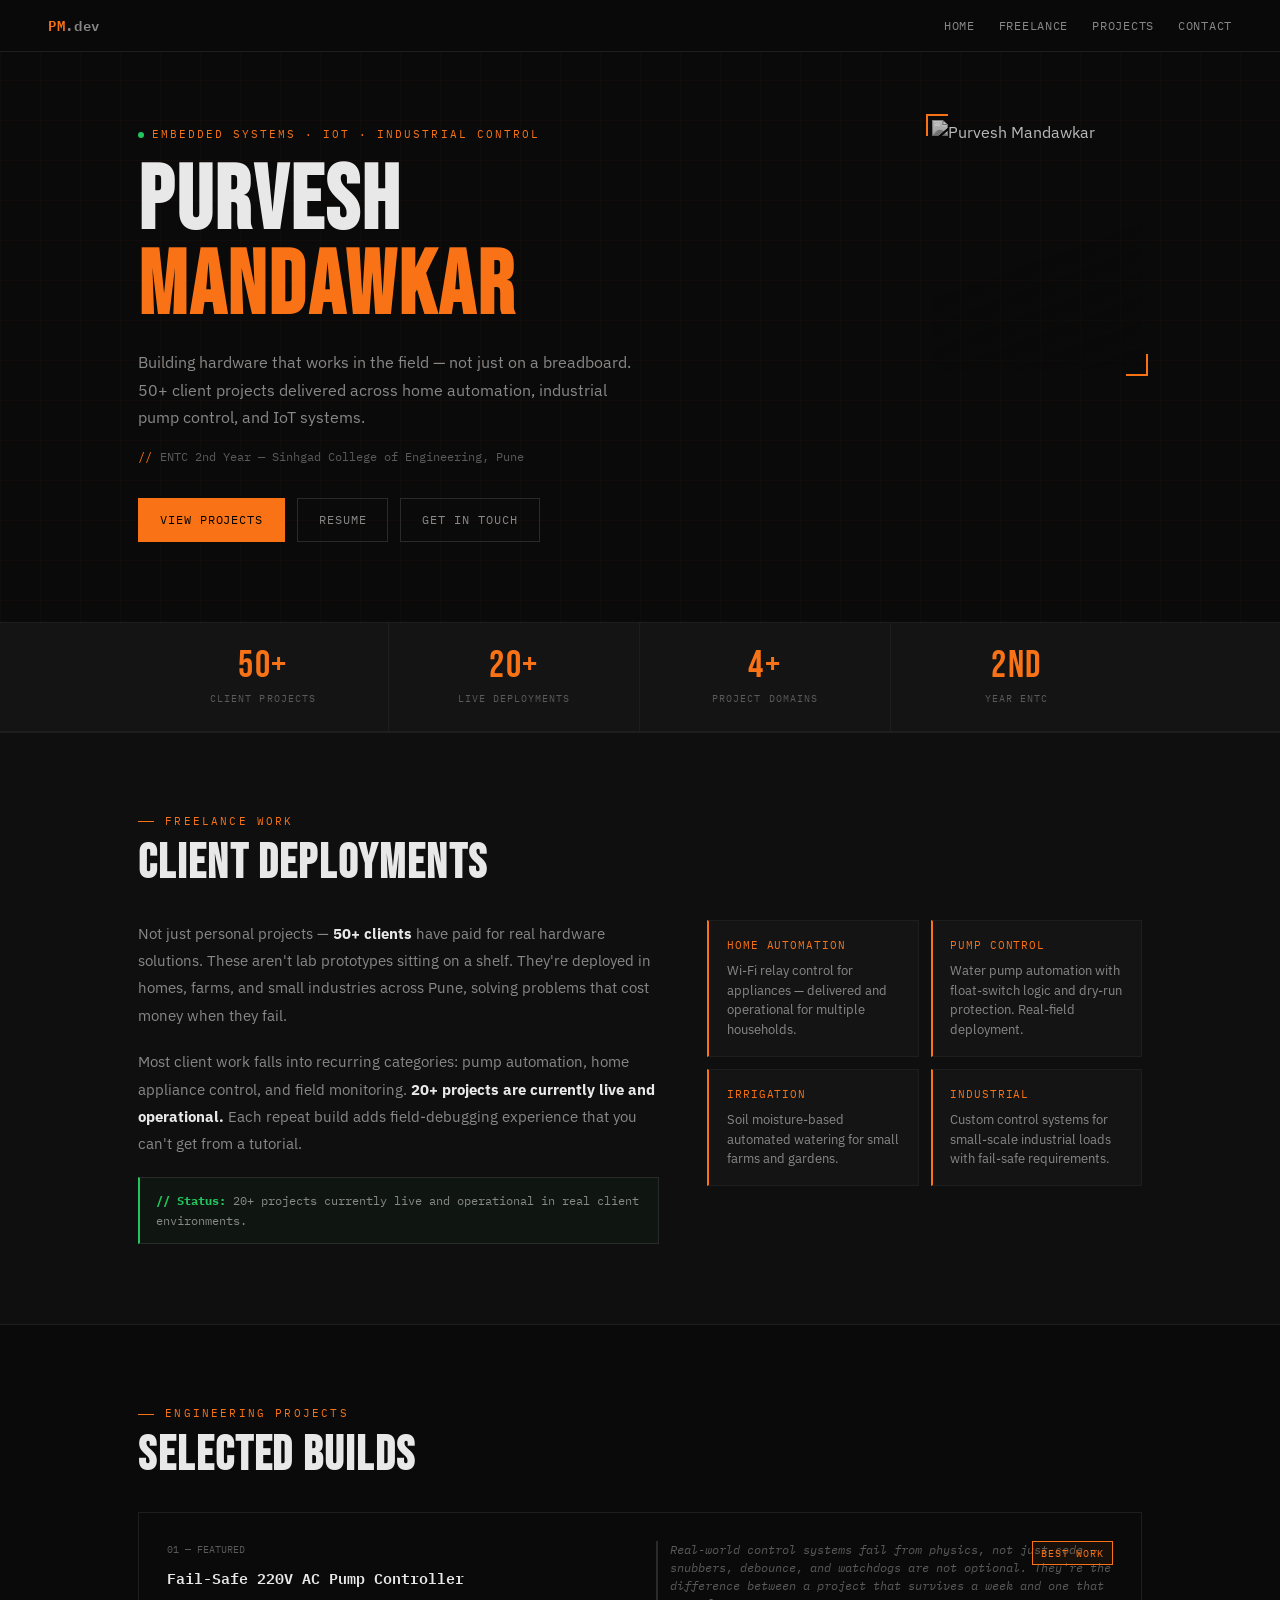
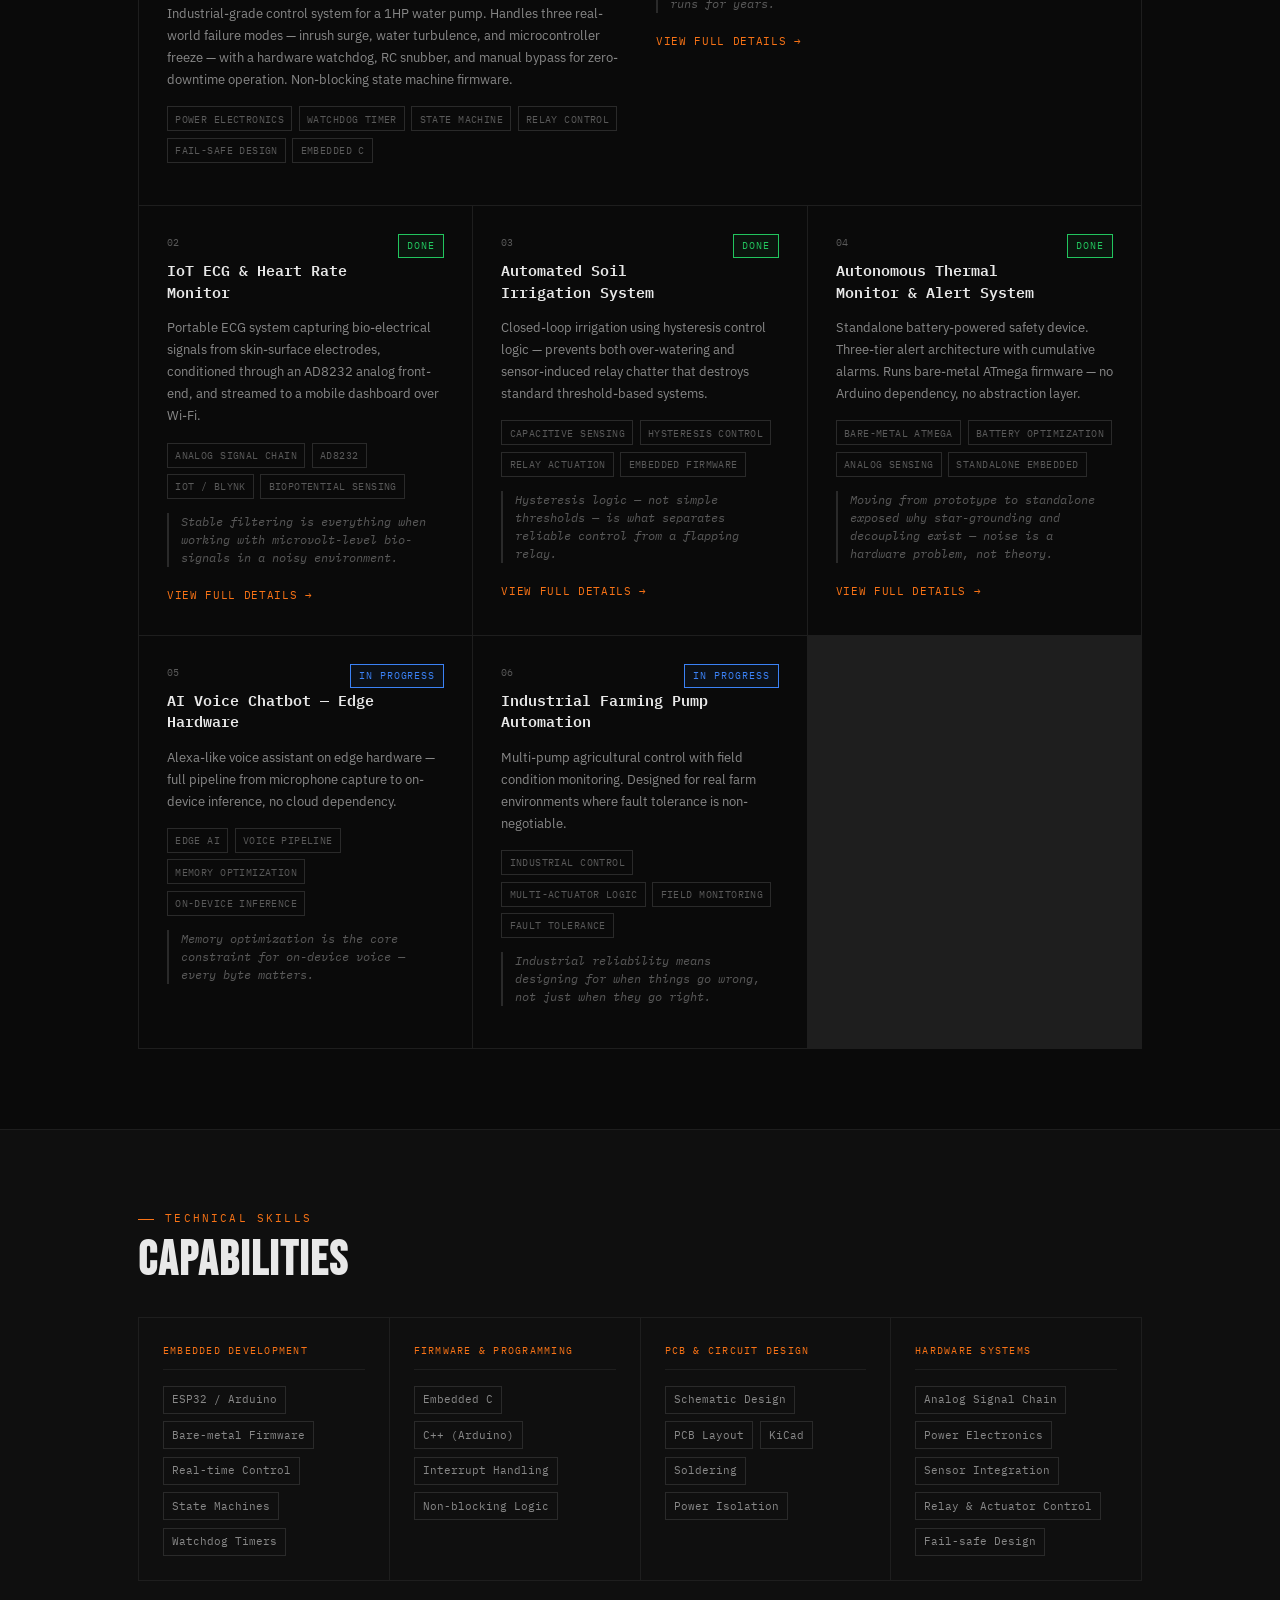
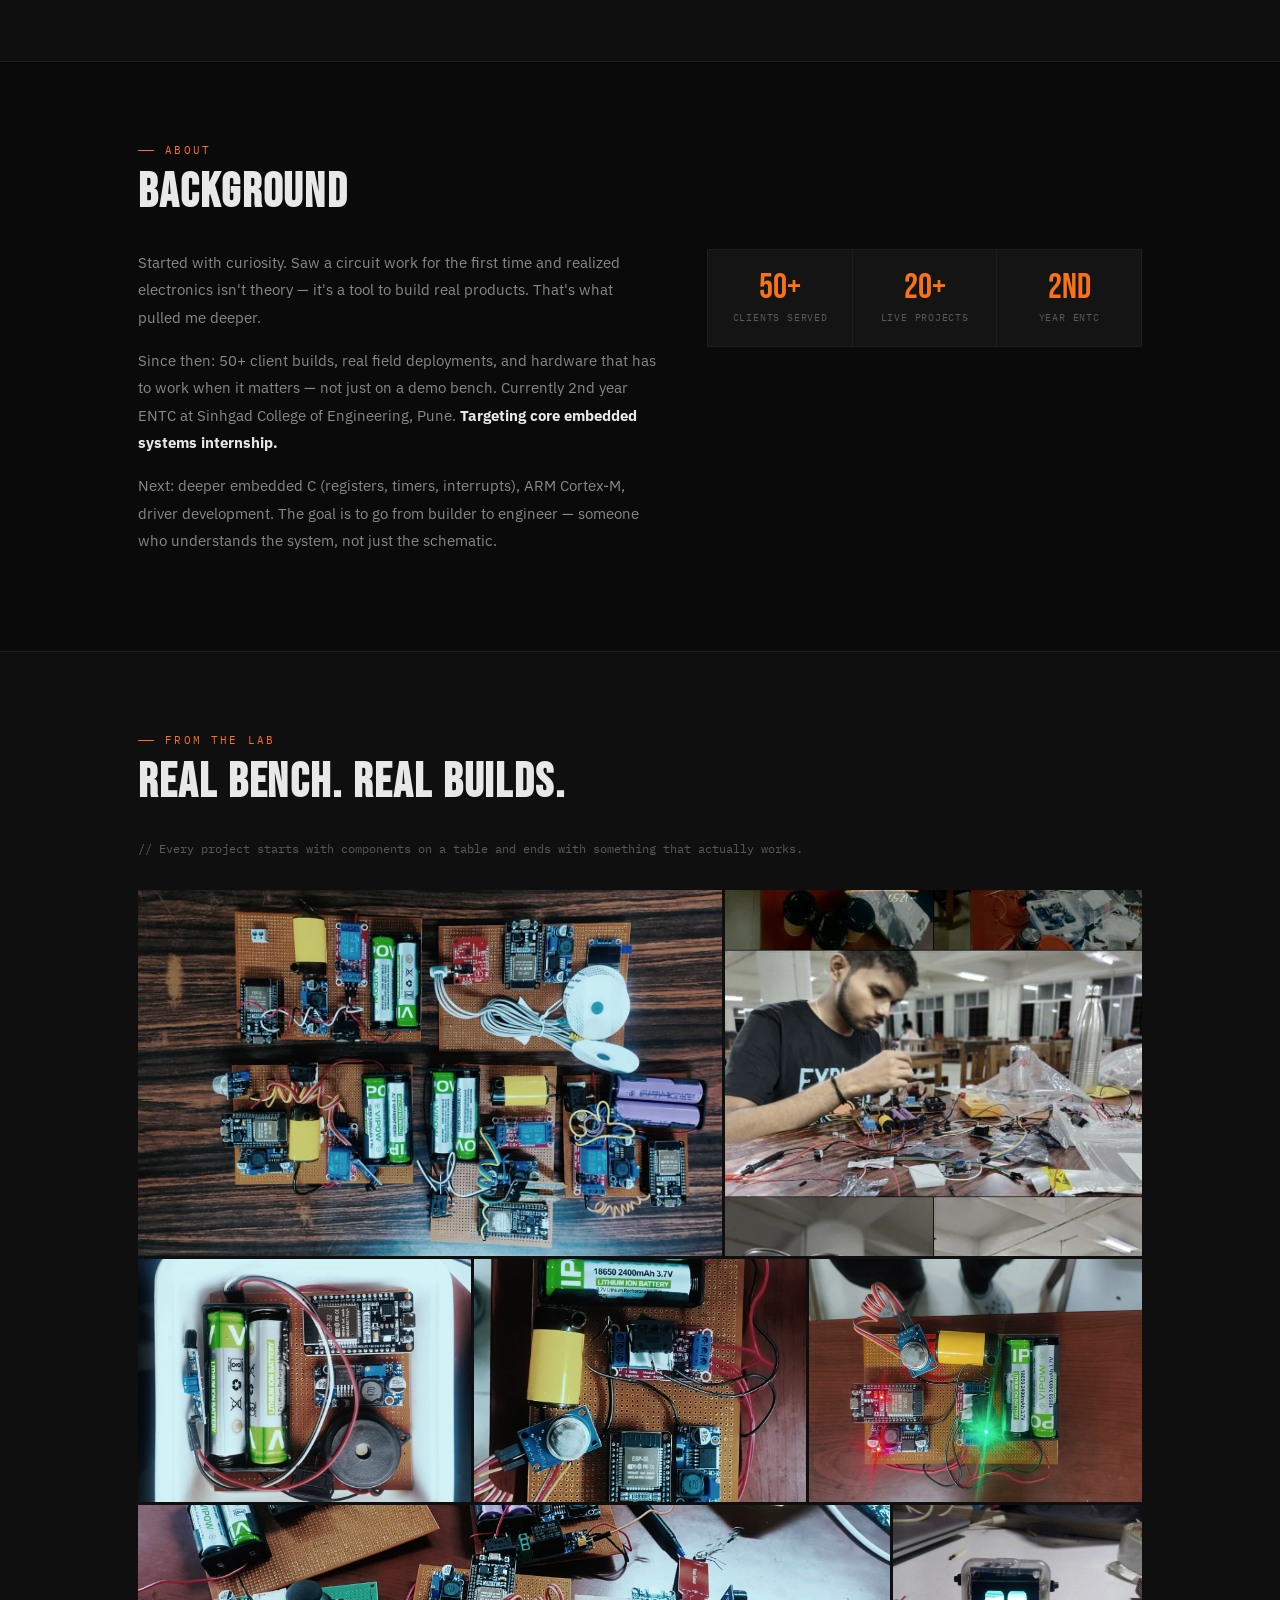
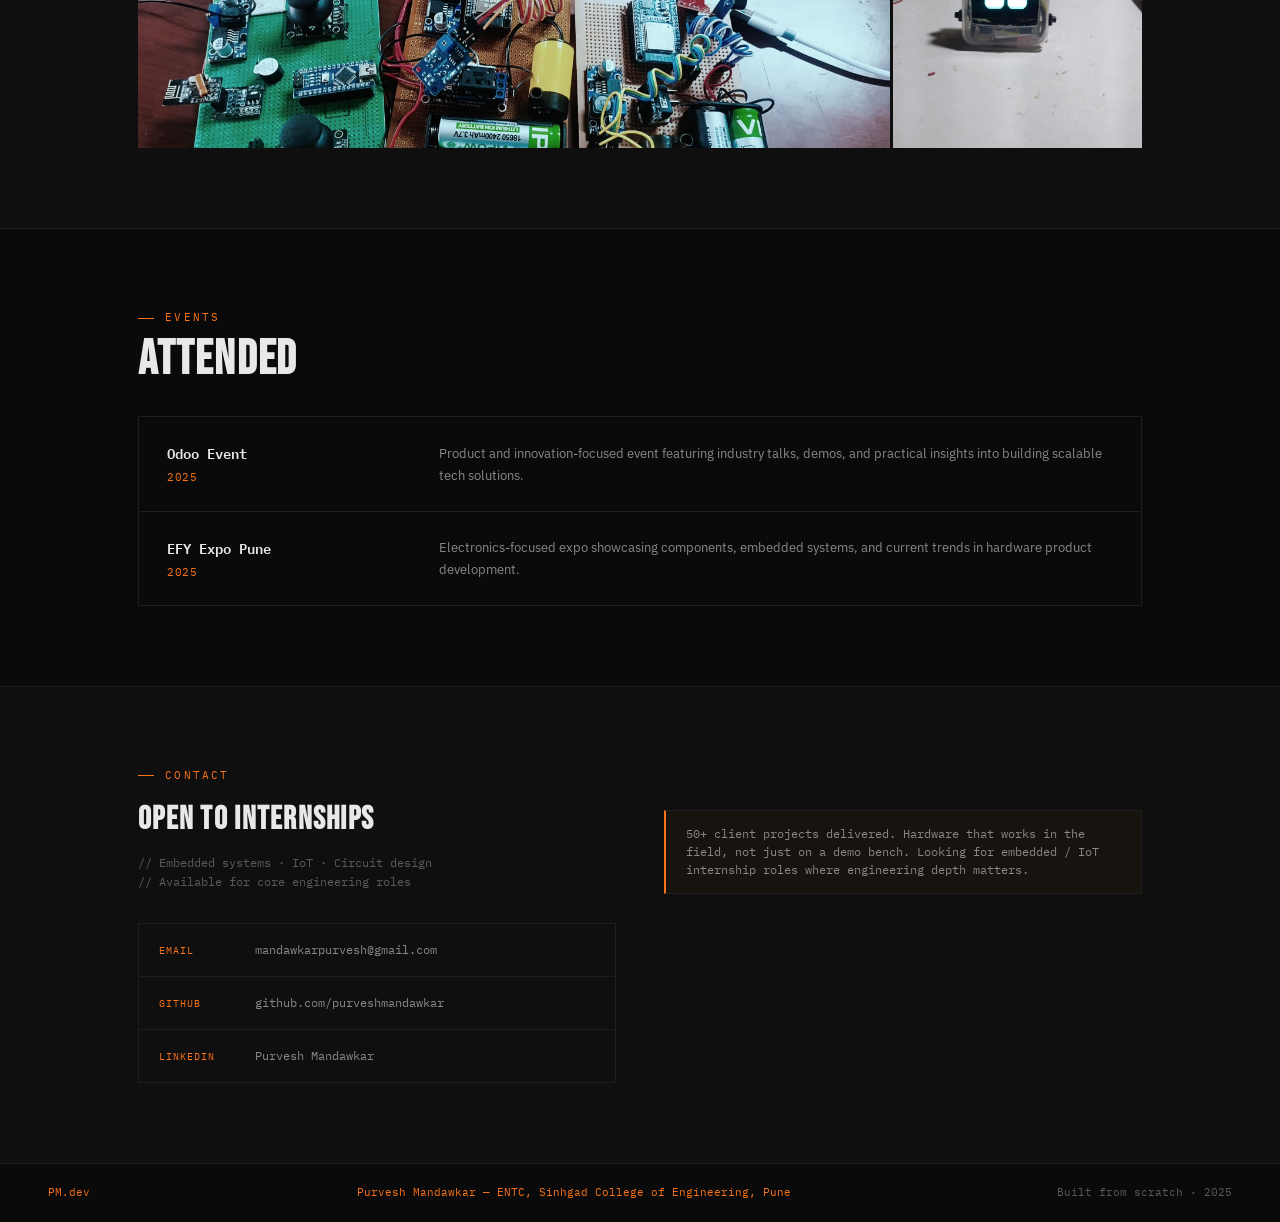
==== index.html @ 2f66d4e6 "Fix cross-page nav: use ./# hashes and scroll-margin on sections Co-authored-by: Cursor <cursoragent" ====
<!DOCTYPE html>
<html lang="en">
<head>
  <meta charset="UTF-8" />
  <meta name="viewport" content="width=device-width, initial-scale=1.0" />
  <title>Purvesh Mandawkar — Embedded Systems Builder, ENTC Pune</title>
  <meta name="description" content="Purvesh Mandawkar — ENTC student building real embedded systems, IoT products, and industrial control hardware. 50+ client projects delivered." />

  <link rel="preconnect" href="https://fonts.googleapis.com" />
  <link rel="preconnect" href="https://fonts.gstatic.com" crossorigin />
  <link href="https://fonts.googleapis.com/css2?family=IBM+Plex+Mono:wght@400;500;600&family=IBM+Plex+Sans:wght@400;500&family=Bebas+Neue&display=swap" rel="stylesheet" />

  <style>
    *, *::before, *::after { margin: 0; padding: 0; box-sizing: border-box; }

    :root {
      --bg:       #0a0a0a;
      --bg2:      #0f0f0f;
      --surface:  #141414;
      --border:   #1e1e1e;
      --border2:  #2a2a2a;
      --accent:   #f97316;
      --accent2:  #ea580c;
      --text:     #e8e8e8;
      --muted:    #5a5a5a;
      --muted2:   #888888;
      --green:    #22c55e;
      --blue:     #3b82f6;
    }

    html { scroll-behavior: smooth; }

    /* Offset anchor scroll so fixed nav does not cover section headings */
    section[id] { scroll-margin-top: 5rem; }

    body {
      font-family: "IBM Plex Sans", sans-serif;
      background: var(--bg);
      color: var(--text);
      line-height: 1.6;
      overflow-x: hidden;
    }

    /* PCB grid background */
    body::before {
      content: "";
      position: fixed;
      inset: 0;
      background-image:
        linear-gradient(rgba(249,115,22,0.03) 1px, transparent 1px),
        linear-gradient(90deg, rgba(249,115,22,0.03) 1px, transparent 1px);
      background-size: 40px 40px;
      pointer-events: none;
      z-index: 0;
    }

    /* Header above main so fixed nav receives clicks (main was painting on top at equal z-index). */
    header { position: relative; z-index: 1000; }
    main, footer { position: relative; z-index: 1; }

    /* ── NAV ── */
    nav {
      position: fixed;
      top: 0; left: 0;
      width: 100%;
      padding: 0.9rem 3rem;
      background: rgba(10,10,10,0.92);
      border-bottom: 1px solid var(--border);
      backdrop-filter: blur(12px);
      display: flex;
      align-items: center;
      justify-content: space-between;
      z-index: 1000;
    }

    .nav-logo {
      font-family: "IBM Plex Mono", monospace;
      font-weight: 600;
      font-size: 0.85rem;
      color: var(--accent);
      text-decoration: none;
      letter-spacing: 0.05em;
    }

    .nav-logo span { color: var(--muted2); }

    .nav-links { display: flex; gap: 1.5rem; }

    .nav-links a {
      font-family: "IBM Plex Mono", monospace;
      font-size: 0.75rem;
      color: var(--muted2);
      text-decoration: none;
      letter-spacing: 0.06em;
      text-transform: uppercase;
      transition: color 0.2s;
    }

    .nav-links a:hover { color: var(--accent); }

    /* ── WRAPPER ── */
    .wrap {
      width: min(1100px, 100%);
      margin: 0 auto;
      padding: 0 3rem;
    }

    /* ── SECTION LABEL ── */
    .sec-label {
      font-family: "IBM Plex Mono", monospace;
      font-size: 0.68rem;
      color: var(--accent);
      text-transform: uppercase;
      letter-spacing: 0.2em;
      display: flex;
      align-items: center;
      gap: 0.7rem;
      margin-bottom: 0.6rem;
    }

    .sec-label::before {
      content: "";
      width: 16px;
      height: 1px;
      background: var(--accent);
    }

    .sec-title {
      font-family: "Bebas Neue", sans-serif;
      font-size: clamp(2rem, 4vw, 3rem);
      color: var(--text);
      letter-spacing: 0.04em;
      margin-bottom: 2rem;
      line-height: 1;
    }

    /* ── HERO ── */
    #hero {
      padding: 7.5rem 3rem 5rem;
      width: min(1100px, 100%);
      margin: 0 auto;
    }

    .hero-inner {
      display: flex;
      align-items: flex-start;
      justify-content: space-between;
      gap: 3rem;
    }

    .hero-content { flex: 1; }

    .hero-tag {
      display: inline-flex;
      align-items: center;
      gap: 0.5rem;
      font-family: "IBM Plex Mono", monospace;
      font-size: 0.7rem;
      color: var(--accent);
      text-transform: uppercase;
      letter-spacing: 0.18em;
      margin-bottom: 1rem;
    }

    .hero-tag .dot {
      width: 6px; height: 6px;
      border-radius: 50%;
      background: var(--green);
      animation: pulse 1.6s ease-in-out infinite;
    }

    @keyframes pulse {
      0%,100% { opacity:1; transform:scale(1); }
      50%      { opacity:0.5; transform:scale(1.5); }
    }

    #hero h1 {
      font-family: "Bebas Neue", sans-serif;
      font-size: clamp(3.5rem, 7vw, 6rem);
      line-height: 0.95;
      letter-spacing: 0.03em;
      color: var(--text);
      margin-bottom: 1.2rem;
    }

    #hero h1 span { color: var(--accent); }

    .hero-desc {
      color: var(--muted2);
      font-size: 1rem;
      max-width: 500px;
      margin-bottom: 1rem;
      line-height: 1.7;
    }

    .hero-college {
      font-family: "IBM Plex Mono", monospace;
      font-size: 0.75rem;
      color: var(--muted);
      margin-bottom: 2rem;
      display: flex;
      align-items: center;
      gap: 0.5rem;
    }

    .hero-college::before {
      content: "//";
      color: var(--accent);
    }

    .hero-actions { display: flex; gap: 0.75rem; flex-wrap: wrap; }

    .btn {
      font-family: "IBM Plex Mono", monospace;
      font-size: 0.75rem;
      text-transform: uppercase;
      letter-spacing: 0.08em;
      text-decoration: none;
      padding: 0.7rem 1.3rem;
      border: 1px solid;
      transition: background 0.2s, color 0.2s, border-color 0.2s;
      display: inline-block;
    }

    .btn-primary {
      background: var(--accent);
      border-color: var(--accent);
      color: #000;
    }

    .btn-primary:hover {
      background: var(--accent2);
      border-color: var(--accent2);
    }

    .btn-ghost {
      background: transparent;
      border-color: var(--border2);
      color: var(--muted2);
    }

    .btn-ghost:hover {
      border-color: var(--accent);
      color: var(--accent);
    }

    .hero-photo {
      flex-shrink: 0;
      width: 210px;
      height: 250px;
      position: relative;
    }

    /* Top-right angled cut — industrial polygon */
    .hero-photo img {
      width: 100%;
      height: 100%;
      object-fit: cover;
      object-position: center 15%;
      display: block;
      clip-path: polygon(0 0, calc(100% - 28px) 0, 100% 28px, 100% 100%, 0 100%);
      filter: grayscale(100%) contrast(1.15) brightness(0.75);
      mix-blend-mode: luminosity;
    }

    /* Amber corner bracket — top left */
    .hero-photo::before {
      content: "";
      position: absolute;
      top: -6px;
      left: -6px;
      width: 22px;
      height: 22px;
      border-top: 2px solid var(--accent);
      border-left: 2px solid var(--accent);
      z-index: 2;
      pointer-events: none;
    }

    /* Amber corner bracket — bottom right */
    .hero-photo::after {
      content: "";
      position: absolute;
      bottom: -6px;
      right: -6px;
      width: 22px;
      height: 22px;
      border-bottom: 2px solid var(--accent);
      border-right: 2px solid var(--accent);
      z-index: 2;
      pointer-events: none;
    }

    /* Dark overlay to kill any light background bleed */
    .hero-photo .photo-overlay {
      position: absolute;
      inset: 0;
      background: linear-gradient(
        160deg,
        transparent 55%,
        rgba(10,10,10,0.6) 100%
      );
      clip-path: polygon(0 0, calc(100% - 28px) 0, 100% 28px, 100% 100%, 0 100%);
      z-index: 1;
      pointer-events: none;
    }

    /* ── STATS BAR ── */
    .stats-bar {
      border-top: 1px solid var(--border);
      border-bottom: 1px solid var(--border);
      background: var(--surface);
      margin: 0;
    }

    .stats-inner {
      width: min(1100px,100%);
      margin: 0 auto;
      padding: 0 3rem;
      display: grid;
      grid-template-columns: repeat(4,1fr);
    }

    .stat-item {
      padding: 1.5rem 0;
      border-right: 1px solid var(--border);
      text-align: center;
    }

    .stat-item:last-child { border-right: none; }

    .stat-num {
      font-family: "Bebas Neue", sans-serif;
      font-size: 2.4rem;
      color: var(--accent);
      letter-spacing: 0.04em;
      line-height: 1;
    }

    .stat-lbl {
      font-family: "IBM Plex Mono", monospace;
      font-size: 0.65rem;
      color: var(--muted);
      text-transform: uppercase;
      letter-spacing: 0.1em;
      margin-top: 0.3rem;
    }

    /* ── FREELANCE ── */
    #freelance {
      padding: 5rem 0;
      background: var(--bg2);
      border-top: 1px solid var(--border);
      border-bottom: 1px solid var(--border);
    }

    .freelance-inner {
      display: grid;
      grid-template-columns: 1.2fr 1fr;
      gap: 3rem;
      align-items: start;
    }

    .freelance-text p {
      color: var(--muted2);
      line-height: 1.8;
      font-size: 0.95rem;
      margin-bottom: 1.2rem;
    }

    .freelance-text strong { color: var(--text); }

    .client-grid {
      display: grid;
      grid-template-columns: 1fr 1fr;
      gap: 0.75rem;
    }

    .client-card {
      background: var(--surface);
      border: 1px solid var(--border);
      border-left: 2px solid var(--accent);
      padding: 1rem 1.1rem;
      transition: border-color 0.2s;
    }

    .client-card:hover { border-color: var(--accent); }

    .client-type {
      font-family: "IBM Plex Mono", monospace;
      font-size: 0.7rem;
      color: var(--accent);
      text-transform: uppercase;
      letter-spacing: 0.08em;
      margin-bottom: 0.4rem;
    }

    .client-desc {
      font-size: 0.82rem;
      color: var(--muted2);
      line-height: 1.5;
    }

    .freelance-note {
      margin-top: 1.2rem;
      padding: 0.85rem 1rem;
      border: 1px solid var(--border2);
      border-left: 2px solid var(--green);
      background: rgba(34,197,94,0.04);
      font-family: "IBM Plex Mono", monospace;
      font-size: 0.75rem;
      color: var(--muted2);
    }

    .freelance-note strong { color: var(--green); }

    /* ── PROJECTS ── */
    #projects { padding: 5rem 0; }

    .projects-grid {
      display: grid;
      grid-template-columns: repeat(auto-fit, minmax(300px, 1fr));
      gap: 1px;
      background: var(--border);
      border: 1px solid var(--border);
    }

    .project-card {
      background: var(--bg);
      padding: 1.75rem;
      position: relative;
      transition: background 0.2s;
    }

    .project-card:hover { background: var(--surface); }

    .project-card.featured {
      grid-column: 1 / -1;
      display: grid;
      grid-template-columns: 1fr 1fr;
      gap: 2rem;
    }

    .project-card-badge {
      position: absolute;
      top: 1.75rem;
      right: 1.75rem;
      font-family: "IBM Plex Mono", monospace;
      font-size: 0.6rem;
      text-transform: uppercase;
      letter-spacing: 0.1em;
      padding: 0.2rem 0.5rem;
      border: 1px solid;
    }

    .badge-done   { color: var(--green); border-color: var(--green); background: rgba(34,197,94,0.06); }
    .badge-wip    { color: var(--blue);  border-color: var(--blue);  background: rgba(59,130,246,0.06); }
    .badge-best   { color: var(--accent);border-color: var(--accent);background: rgba(249,115,22,0.06); }

    .project-num {
      font-family: "IBM Plex Mono", monospace;
      font-size: 0.65rem;
      color: var(--muted);
      margin-bottom: 0.6rem;
    }

    .project-name {
      font-family: "IBM Plex Mono", monospace;
      font-size: 0.95rem;
      font-weight: 600;
      color: var(--text);
      margin-bottom: 0.8rem;
      padding-right: 4rem;
      line-height: 1.4;
    }

    .project-desc {
      font-size: 0.84rem;
      color: var(--muted2);
      line-height: 1.65;
      margin-bottom: 1rem;
    }

    .project-tags {
      display: flex;
      flex-wrap: wrap;
      gap: 0.4rem;
      list-style: none;
      margin-bottom: 0.9rem;
    }

    .project-tags li {
      font-family: "IBM Plex Mono", monospace;
      font-size: 0.65rem;
      color: var(--muted);
      border: 1px solid var(--border2);
      padding: 0.2rem 0.45rem;
      text-transform: uppercase;
      letter-spacing: 0.04em;
    }

    .project-insight {
      border-left: 2px solid var(--border2);
      padding-left: 0.75rem;
      font-family: "IBM Plex Mono", monospace;
      font-size: 0.72rem;
      color: var(--muted);
      line-height: 1.55;
      font-style: italic;
      margin-bottom: 0.9rem;
    }

    .project-link {
      display: inline-flex;
      align-items: center;
      gap: 0.3rem;
      font-family: "IBM Plex Mono", monospace;
      font-size: 0.7rem;
      color: var(--accent);
      text-decoration: none;
      text-transform: uppercase;
      letter-spacing: 0.06em;
      transition: gap 0.2s;
    }

    .project-link:hover { gap: 0.6rem; }

    /* ── SKILLS ── */
    #skills {
      padding: 5rem 0;
      background: var(--bg2);
      border-top: 1px solid var(--border);
      border-bottom: 1px solid var(--border);
    }

    .skills-grid {
      display: grid;
      grid-template-columns: repeat(auto-fit, minmax(220px, 1fr));
      gap: 1px;
      background: var(--border);
      border: 1px solid var(--border);
    }

    .skill-card {
      background: var(--bg2);
      padding: 1.5rem;
      transition: background 0.2s;
    }

    .skill-card:hover { background: var(--surface); }

    .skill-cat {
      font-family: "IBM Plex Mono", monospace;
      font-size: 0.65rem;
      color: var(--accent);
      text-transform: uppercase;
      letter-spacing: 0.12em;
      margin-bottom: 1rem;
      padding-bottom: 0.6rem;
      border-bottom: 1px solid var(--border);
    }

    .skill-tags {
      display: flex;
      flex-wrap: wrap;
      gap: 0.45rem;
      list-style: none;
    }

    .skill-tags li {
      font-family: "IBM Plex Mono", monospace;
      font-size: 0.68rem;
      color: var(--muted2);
      border: 1px solid var(--border2);
      padding: 0.28rem 0.5rem;
      transition: color 0.2s, border-color 0.2s;
    }

    .skill-tags li:hover {
      color: var(--accent);
      border-color: var(--accent);
    }

    /* ── ABOUT ── */
    #about { padding: 5rem 0; }

    .about-layout {
      display: grid;
      grid-template-columns: 1.2fr 1fr;
      gap: 3rem;
      align-items: start;
    }

    .about-text {
      color: var(--muted2);
      line-height: 1.8;
      font-size: 0.95rem;
    }

    .about-text p { margin-bottom: 1rem; }
    .about-text strong { color: var(--text); }

    .about-stats {
      display: grid;
      grid-template-columns: 1fr 1fr;
      gap: 1px;
      background: var(--border);
      border: 1px solid var(--border);
    }

    .astat {
      background: var(--surface);
      padding: 1.25rem;
      text-align: center;
    }

    .astat-num {
      font-family: "Bebas Neue", sans-serif;
      font-size: 2.2rem;
      color: var(--accent);
      line-height: 1;
    }

    .astat-lbl {
      font-family: "IBM Plex Mono", monospace;
      font-size: 0.62rem;
      color: var(--muted);
      text-transform: uppercase;
      letter-spacing: 0.08em;
      margin-top: 0.3rem;
    }

    /* ── LAB ── */
    #lab {
      padding: 5rem 0;
      background: var(--bg2);
      border-top: 1px solid var(--border);
      border-bottom: 1px solid var(--border);
    }

    .lab-sub {
      font-family: "IBM Plex Mono", monospace;
      font-size: 0.78rem;
      color: var(--muted);
      margin-bottom: 2rem;
    }

    .lab-grid {
      display: grid;
      grid-template-columns: repeat(12, 1fr);
      grid-auto-rows: 120px;
      gap: 3px;
    }

    .lab-img { overflow: hidden; background: var(--surface); }
    .lab-img:nth-child(1) { grid-column: span 7; grid-row: span 3; }
    .lab-img:nth-child(2) { grid-column: span 5; grid-row: span 3; }
    .lab-img:nth-child(3) { grid-column: span 4; grid-row: span 2; }
    .lab-img:nth-child(4) { grid-column: span 4; grid-row: span 2; }
    .lab-img:nth-child(5) { grid-column: span 4; grid-row: span 2; }
    .lab-img:nth-child(6) { grid-column: span 9; grid-row: span 2; }
    .lab-img:nth-child(7) { grid-column: span 3; grid-row: span 2; }

    .lab-img img {
      width: 100%; height: 100%;
      object-fit: cover;
      display: block;
      filter: grayscale(30%) contrast(1.05);
      transition: transform 0.5s ease, filter 0.5s ease;
    }

    .lab-img:hover img {
      transform: scale(1.06);
      filter: grayscale(0%) contrast(1.05);
    }

    /* ── EVENTS ── */
    #events { padding: 5rem 0; }

    .events-list { display: flex; flex-direction: column; gap: 1px; background: var(--border); border: 1px solid var(--border); list-style: none; }

    .event-card {
      display: grid;
      grid-template-columns: 240px 1fr;
      align-items: center;
      gap: 2rem;
      background: var(--bg);
      padding: 1.5rem 1.75rem;
      transition: background 0.2s;
    }

    .event-card:hover { background: var(--surface); }

    .event-head { display: flex; flex-direction: column; gap: 0.3rem; }

    .event-name {
      font-family: "IBM Plex Mono", monospace;
      font-weight: 600;
      font-size: 0.9rem;
      color: var(--text);
    }

    .event-year {
      font-family: "IBM Plex Mono", monospace;
      font-size: 0.68rem;
      color: var(--accent);
      letter-spacing: 0.06em;
    }

    .event-desc {
      font-size: 0.84rem;
      color: var(--muted2);
      line-height: 1.65;
    }

    /* ── CONTACT ── */
    #contact {
      padding: 5rem 0;
      background: var(--bg2);
      border-top: 1px solid var(--border);
    }

    .contact-wrap {
      display: grid;
      grid-template-columns: 1fr 1fr;
      gap: 3rem;
      align-items: start;
    }

    .contact-headline {
      font-family: "Bebas Neue", sans-serif;
      font-size: 2rem;
      color: var(--text);
      margin-bottom: 0.5rem;
      letter-spacing: 0.04em;
    }

    .contact-sub {
      font-family: "IBM Plex Mono", monospace;
      font-size: 0.75rem;
      color: var(--muted);
      margin-bottom: 2rem;
      line-height: 1.6;
    }

    .contact-list { display: flex; flex-direction: column; gap: 1px; background: var(--border); border: 1px solid var(--border); }

    .contact-row {
      display: grid;
      grid-template-columns: 80px 1fr;
      align-items: center;
      gap: 1rem;
      padding: 1rem 1.25rem;
      background: var(--bg2);
      transition: background 0.2s;
    }

    .contact-row:hover { background: var(--surface); }

    .contact-label {
      font-family: "IBM Plex Mono", monospace;
      font-size: 0.65rem;
      color: var(--accent);
      text-transform: uppercase;
      letter-spacing: 0.1em;
    }

    .contact-link {
      font-family: "IBM Plex Mono", monospace;
      font-size: 0.78rem;
      color: var(--muted2);
      text-decoration: none;
      transition: color 0.2s;
    }

    .contact-link:hover { color: var(--accent); }

    .contact-note {
      margin-top: 1rem;
      padding: 0.85rem 1.25rem;
      border: 1px solid var(--border);
      border-left: 2px solid var(--accent);
      font-family: "IBM Plex Mono", monospace;
      font-size: 0.72rem;
      color: var(--muted2);
      background: rgba(249,115,22,0.03);
    }

    /* ── FOOTER ── */
    footer {
      border-top: 1px solid var(--border);
      padding: 1.25rem 3rem;
      font-family: "IBM Plex Mono", monospace;
      font-size: 0.68rem;
      color: var(--muted);
      display: flex;
      align-items: center;
      justify-content: space-between;
    }

    footer span { color: var(--accent); }

    /* ── DIVIDER ── */
    .divider {
      height: 1px;
      background: var(--border);
    }

    /* ── RESPONSIVE ── */
    @media (max-width: 768px) {
      nav { padding: 0.8rem 1rem; }

      .nav-links {
        gap: 0.9rem;
        overflow-x: auto;
        scrollbar-width: none;
      }

      .nav-links::-webkit-scrollbar { display: none; }
      .nav-links a { font-size: 0.68rem; white-space: nowrap; }

      #hero { padding: 5.5rem 1.25rem 3rem; }

      .hero-inner { flex-direction: row; gap: 1rem; align-items: flex-start; }

      .hero-photo { width: 110px; height: 110px; }

      #hero h1 { font-size: clamp(2.8rem, 10vw, 4rem); }

      .hero-desc { font-size: 0.88rem; }

      .wrap { padding: 0 1.25rem; }

      .stats-inner { grid-template-columns: repeat(2,1fr); }

      .stat-item:nth-child(2) { border-right: none; }

      .freelance-inner,
      .about-layout,
      .contact-wrap { grid-template-columns: 1fr; gap: 2rem; }

      .client-grid { grid-template-columns: 1fr; }

      .projects-grid { grid-template-columns: 1fr; }
      .project-card.featured { grid-template-columns: 1fr; }

      .skills-grid { grid-template-columns: 1fr 1fr; }

      .event-card { grid-template-columns: 1fr; gap: 0.5rem; }

      .contact-wrap { grid-template-columns: 1fr; }

      #freelance, #projects, #skills, #about, #lab, #events, #contact { padding: 3.5rem 0; }

      .sec-title { font-size: 2rem; }

      .lab-grid {
        grid-template-columns: 1fr 1fr;
        grid-auto-rows: 130px;
      }

      .lab-img:nth-child(1) { grid-column: span 2; grid-row: span 2; }
      .lab-img:nth-child(2) { grid-column: span 2; grid-row: span 2; }
      .lab-img:nth-child(3),
      .lab-img:nth-child(4) { grid-column: span 1; grid-row: span 1; }
      .lab-img:nth-child(5),
      .lab-img:nth-child(6),
      .lab-img:nth-child(7) { grid-column: span 2; grid-row: span 1; }

      footer { flex-direction: column; gap: 0.4rem; text-align: center; padding: 1rem; }
    }
  </style>
</head>
<body>

  <header>
    <nav>
      <a class="nav-logo" href="#hero">PM<span>.dev</span></a>
      <div class="nav-links">
        <a href="#hero">Home</a>
        <a href="#freelance">Freelance</a>
        <a href="#projects">Projects</a>
        <a href="#contact">Contact</a>
      </div>
    </nav>
  </header>

  <main>

    <!-- ── HERO ── -->
    <section id="hero">
      <div class="hero-inner">
        <div class="hero-content">
          <p class="hero-tag">
            <span class="dot"></span>
            Embedded Systems · IoT · Industrial Control
          </p>
          <h1>Purvesh<br /><span>Mandawkar</span></h1>
          <p class="hero-desc">
            Building hardware that works in the field — not just on a breadboard.
            50+ client projects delivered across home automation, industrial pump control, and IoT systems.
          </p>
          <p class="hero-college">ENTC 2nd Year — Sinhgad College of Engineering, Pune</p>
          <div class="hero-actions">
            <a class="btn btn-primary" href="#projects">View Projects</a>
            <a class="btn btn-ghost" href="resume.html">Resume</a>
            <a class="btn btn-ghost" href="#contact">Get In Touch</a>
          </div>
        </div>
        <div class="hero-photo">
          <img src="images/profile.png" alt="Purvesh Mandawkar" />
          <div class="photo-overlay"></div>
        </div>
      </div>
    </section>

    <!-- ── STATS BAR ── -->
    <div class="stats-bar">
      <div class="stats-inner">
        <div class="stat-item">
          <div class="stat-num">50+</div>
          <div class="stat-lbl">Client Projects</div>
        </div>
        <div class="stat-item">
          <div class="stat-num">20+</div>
          <div class="stat-lbl">Live Deployments</div>
        </div>
        <div class="stat-item">
          <div class="stat-num">4+</div>
          <div class="stat-lbl">Project Domains</div>
        </div>
        <div class="stat-item">
          <div class="stat-num">2nd</div>
          <div class="stat-lbl">Year ENTC</div>
        </div>
      </div>
    </div>

    <!-- ── FREELANCE ── -->
    <section id="freelance">
      <div class="wrap">
        <p class="sec-label">Freelance Work</p>
        <h2 class="sec-title">Client Deployments</h2>
        <div class="freelance-inner">
          <div class="freelance-text">
            <p>
              Not just personal projects — <strong>50+ clients</strong> have paid for real hardware solutions.
              These aren't lab prototypes sitting on a shelf. They're deployed in homes, farms, and small industries
              across Pune, solving problems that cost money when they fail.
            </p>
            <p>
              Most client work falls into recurring categories: pump automation, home appliance control,
              and field monitoring. <strong>20+ projects are currently live and operational.</strong>
              Each repeat build adds field-debugging experience that you can't get from a tutorial.
            </p>
            <div class="freelance-note">
              <strong>// Status:</strong> 20+ projects currently live and operational in real client environments.
            </div>
          </div>
          <div class="client-grid">
            <div class="client-card">
              <div class="client-type">Home Automation</div>
              <div class="client-desc">Wi-Fi relay control for appliances — delivered and operational for multiple households.</div>
            </div>
            <div class="client-card">
              <div class="client-type">Pump Control</div>
              <div class="client-desc">Water pump automation with float-switch logic and dry-run protection. Real-field deployment.</div>
            </div>
            <div class="client-card">
              <div class="client-type">Irrigation</div>
              <div class="client-desc">Soil moisture-based automated watering for small farms and gardens.</div>
            </div>
            <div class="client-card">
              <div class="client-type">Industrial</div>
              <div class="client-desc">Custom control systems for small-scale industrial loads with fail-safe requirements.</div>
            </div>
          </div>
        </div>
      </div>
    </section>

    <!-- ── PROJECTS ── -->
    <section id="projects">
      <div class="wrap">
        <p class="sec-label">Engineering Projects</p>
        <h2 class="sec-title">Selected Builds</h2>
      </div>
      <div class="wrap">
        <div class="projects-grid">

          <!-- Featured -->
          <article class="project-card featured">
            <div>
              <div class="project-num">01 — FEATURED</div>
              <div class="project-name">Fail-Safe 220V AC Pump Controller</div>
              <p class="project-desc">
                Industrial-grade control system for a 1HP water pump. Handles three real-world failure modes —
                inrush surge, water turbulence, and microcontroller freeze — with a hardware watchdog, RC snubber,
                and manual bypass for zero-downtime operation. Non-blocking state machine firmware.
              </p>
              <ul class="project-tags">
                <li>Power Electronics</li><li>Watchdog Timer</li><li>State Machine</li>
                <li>Relay Control</li><li>Fail-safe Design</li><li>Embedded C</li>
              </ul>
            </div>
            <div>
              <p class="project-insight">
                Real-world control systems fail from physics, not just code — snubbers, debounce,
                and watchdogs are not optional. They're the difference between a project that survives a week and one that runs for years.
              </p>
              <a class="project-link" href="project-pump-controller.html">View Full Details →</a>
              <span class="project-card-badge badge-best">Best Work</span>
            </div>
          </article>

          <!-- ECG -->
          <article class="project-card">
            <span class="project-card-badge badge-done">Done</span>
            <div class="project-num">02</div>
            <div class="project-name">IoT ECG &amp; Heart Rate Monitor</div>
            <p class="project-desc">
              Portable ECG system capturing bio-electrical signals from skin-surface electrodes,
              conditioned through an AD8232 analog front-end, and streamed to a mobile dashboard over Wi-Fi.
            </p>
            <ul class="project-tags">
              <li>Analog Signal Chain</li><li>AD8232</li><li>IoT / Blynk</li><li>Biopotential Sensing</li>
            </ul>
            <p class="project-insight">Stable filtering is everything when working with microvolt-level bio-signals in a noisy environment.</p>
            <a class="project-link" href="project-ecg-monitor.html">View Full Details →</a>
          </article>

          <!-- Soil Irrigation -->
          <article class="project-card">
            <span class="project-card-badge badge-done">Done</span>
            <div class="project-num">03</div>
            <div class="project-name">Automated Soil Irrigation System</div>
            <p class="project-desc">
              Closed-loop irrigation using hysteresis control logic — prevents both over-watering
              and sensor-induced relay chatter that destroys standard threshold-based systems.
            </p>
            <ul class="project-tags">
              <li>Capacitive Sensing</li><li>Hysteresis Control</li><li>Relay Actuation</li><li>Embedded Firmware</li>
            </ul>
            <p class="project-insight">Hysteresis logic — not simple thresholds — is what separates reliable control from a flapping relay.</p>
            <a class="project-link" href="project-soil-irrigation.html">View Full Details →</a>
          </article>

          <!-- Thermal Monitor -->
          <article class="project-card">
            <span class="project-card-badge badge-done">Done</span>
            <div class="project-num">04</div>
            <div class="project-name">Autonomous Thermal Monitor &amp; Alert System</div>
            <p class="project-desc">
              Standalone battery-powered safety device. Three-tier alert architecture with cumulative alarms.
              Runs bare-metal ATmega firmware — no Arduino dependency, no abstraction layer.
            </p>
            <ul class="project-tags">
              <li>Bare-metal ATmega</li><li>Battery Optimization</li><li>Analog Sensing</li><li>Standalone Embedded</li>
            </ul>
            <p class="project-insight">Moving from prototype to standalone exposed why star-grounding and decoupling exist — noise is a hardware problem, not theory.</p>
            <a class="project-link" href="project-thermal-monitor.html">View Full Details →</a>
          </article>

          <!-- Edge AI -->
          <article class="project-card">
            <span class="project-card-badge badge-wip">In Progress</span>
            <div class="project-num">05</div>
            <div class="project-name">AI Voice Chatbot — Edge Hardware</div>
            <p class="project-desc">
              Alexa-like voice assistant on edge hardware — full pipeline from microphone capture
              to on-device inference, no cloud dependency.
            </p>
            <ul class="project-tags">
              <li>Edge AI</li><li>Voice Pipeline</li><li>Memory Optimization</li><li>On-device Inference</li>
            </ul>
            <p class="project-insight">Memory optimization is the core constraint for on-device voice — every byte matters.</p>
          </article>

          <!-- Farming Pump -->
          <article class="project-card">
            <span class="project-card-badge badge-wip">In Progress</span>
            <div class="project-num">06</div>
            <div class="project-name">Industrial Farming Pump Automation</div>
            <p class="project-desc">
              Multi-pump agricultural control with field condition monitoring.
              Designed for real farm environments where fault tolerance is non-negotiable.
            </p>
            <ul class="project-tags">
              <li>Industrial Control</li><li>Multi-actuator Logic</li><li>Field Monitoring</li><li>Fault Tolerance</li>
            </ul>
            <p class="project-insight">Industrial reliability means designing for when things go wrong, not just when they go right.</p>
          </article>

        </div>
      </div>
    </section>

    <!-- ── SKILLS ── -->
    <section id="skills">
      <div class="wrap">
        <p class="sec-label">Technical Skills</p>
        <h2 class="sec-title">Capabilities</h2>
        <div class="skills-grid">
          <article class="skill-card">
            <div class="skill-cat">Embedded Development</div>
            <ul class="skill-tags">
              <li>ESP32 / Arduino</li>
              <li>Bare-metal Firmware</li>
              <li>Real-time Control</li>
              <li>State Machines</li>
              <li>Watchdog Timers</li>
            </ul>
          </article>
          <article class="skill-card">
            <div class="skill-cat">Firmware &amp; Programming</div>
            <ul class="skill-tags">
              <li>Embedded C</li>
              <li>C++ (Arduino)</li>
              <li>Interrupt Handling</li>
              <li>Non-blocking Logic</li>
            </ul>
          </article>
          <article class="skill-card">
            <div class="skill-cat">PCB &amp; Circuit Design</div>
            <ul class="skill-tags">
              <li>Schematic Design</li>
              <li>PCB Layout</li>
              <li>KiCad</li>
              <li>Soldering</li>
              <li>Power Isolation</li>
            </ul>
          </article>
          <article class="skill-card">
            <div class="skill-cat">Hardware Systems</div>
            <ul class="skill-tags">
              <li>Analog Signal Chain</li>
              <li>Power Electronics</li>
              <li>Sensor Integration</li>
              <li>Relay &amp; Actuator Control</li>
              <li>Fail-safe Design</li>
            </ul>
          </article>
        </div>
      </div>
    </section>

    <!-- ── ABOUT ── -->
    <section id="about">
      <div class="wrap">
        <p class="sec-label">About</p>
        <h2 class="sec-title">Background</h2>
        <div class="about-layout">
          <div class="about-text">
            <p>
              Started with curiosity. Saw a circuit work for the first time and realized electronics
              isn't theory — it's a tool to build real products. That's what pulled me deeper.
            </p>
            <p>
              Since then: 50+ client builds, real field deployments, and hardware that has to work
              when it matters — not just on a demo bench. Currently 2nd year ENTC at Sinhgad College of
              Engineering, Pune. <strong>Targeting core embedded systems internship.</strong>
            </p>
            <p>
              Next: deeper embedded C (registers, timers, interrupts), ARM Cortex-M, driver development.
              The goal is to go from builder to engineer — someone who understands the system,
              not just the schematic.
            </p>
          </div>
          <div class="about-stats" style="grid-template-columns:1fr 1fr 1fr;">
            <div class="astat">
              <div class="astat-num">50+</div>
              <div class="astat-lbl">Clients Served</div>
            </div>
            <div class="astat">
              <div class="astat-num">20+</div>
              <div class="astat-lbl">Live Projects</div>
            </div>
            <div class="astat">
              <div class="astat-num">2nd</div>
              <div class="astat-lbl">Year ENTC</div>
            </div>
          </div>
        </div>
      </div>
    </section>

    <!-- ── LAB ── -->
    <section id="lab">
      <div class="wrap">
        <p class="sec-label">From the Lab</p>
        <h2 class="sec-title">Real Bench. Real Builds.</h2>
        <p class="lab-sub">// Every project starts with components on a table and ends with something that actually works.</p>
        <div class="lab-grid">
          <div class="lab-img"><img src="images/lab-7.jpg" alt="All hardware builds laid out" /></div>
          <div class="lab-img"><img src="images/lab-2.jpg" alt="Building hardware at lab bench" /></div>
          <div class="lab-img"><img src="images/lab-3.jpg" alt="ESP32 build inside enclosure" /></div>
          <div class="lab-img"><img src="images/lab-4.jpg" alt="Relay and gas sensor board" /></div>
          <div class="lab-img"><img src="images/lab-5.jpg" alt="Circuit board powered on with LEDs" /></div>
          <div class="lab-img"><img src="images/lab-6.jpg" alt="Multiple hardware projects on bench" /></div>
          <div class="lab-img"><img src="images/lab-1.jpg" alt="ESP32-S3 OLED face module" /></div>
        </div>
      </div>
    </section>

    <!-- ── EVENTS ── -->
    <section id="events">
      <div class="wrap">
        <p class="sec-label">Events</p>
        <h2 class="sec-title">Attended</h2>
        <ul class="events-list">
          <li class="event-card">
            <div class="event-head">
              <div class="event-name">Odoo Event</div>
              <div class="event-year">2025</div>
            </div>
            <p class="event-desc">Product and innovation-focused event featuring industry talks, demos, and practical insights into building scalable tech solutions.</p>
          </li>
          <li class="event-card">
            <div class="event-head">
              <div class="event-name">EFY Expo Pune</div>
              <div class="event-year">2025</div>
            </div>
            <p class="event-desc">Electronics-focused expo showcasing components, embedded systems, and current trends in hardware product development.</p>
          </li>
        </ul>
      </div>
    </section>

    <!-- ── CONTACT ── -->
    <section id="contact">
      <div class="wrap">
        <p class="sec-label">Contact</p>
        <div class="contact-wrap">
          <div>
            <h2 class="contact-headline">Open to Internships</h2>
            <p class="contact-sub">
              // Embedded systems · IoT · Circuit design<br />
              // Available for core engineering roles
            </p>
            <div class="contact-list">
              <div class="contact-row">
                <span class="contact-label">Email</span>
                <a class="contact-link" href="mailto:mandawkarpurvesh@gmail.com">mandawkarpurvesh@gmail.com</a>
              </div>
              <div class="contact-row">
                <span class="contact-label">GitHub</span>
                <a class="contact-link" href="https://github.com/purveshmandawkar" target="_blank">github.com/purveshmandawkar</a>
              </div>
              <div class="contact-row">
                <span class="contact-label">LinkedIn</span>
                <a class="contact-link" href="https://www.linkedin.com/in/purvesh-mandawkar-790a9a1aa/" target="_blank">Purvesh Mandawkar</a>
              </div>
            </div>
          </div>
          <div>
            <div class="contact-note">
              50+ client projects delivered. Hardware that works in the field, not just on a demo bench.
              Looking for embedded / IoT internship roles where engineering depth matters.
            </div>
          </div>
        </div>
      </div>
    </section>

  </main>

  <footer>
    <span>PM.dev</span>
    <span>Purvesh Mandawkar — ENTC, Sinhgad College of Engineering, Pune</span>
    <span style="color:var(--muted)">Built from scratch · 2025</span>
  </footer>

</body>
</html>
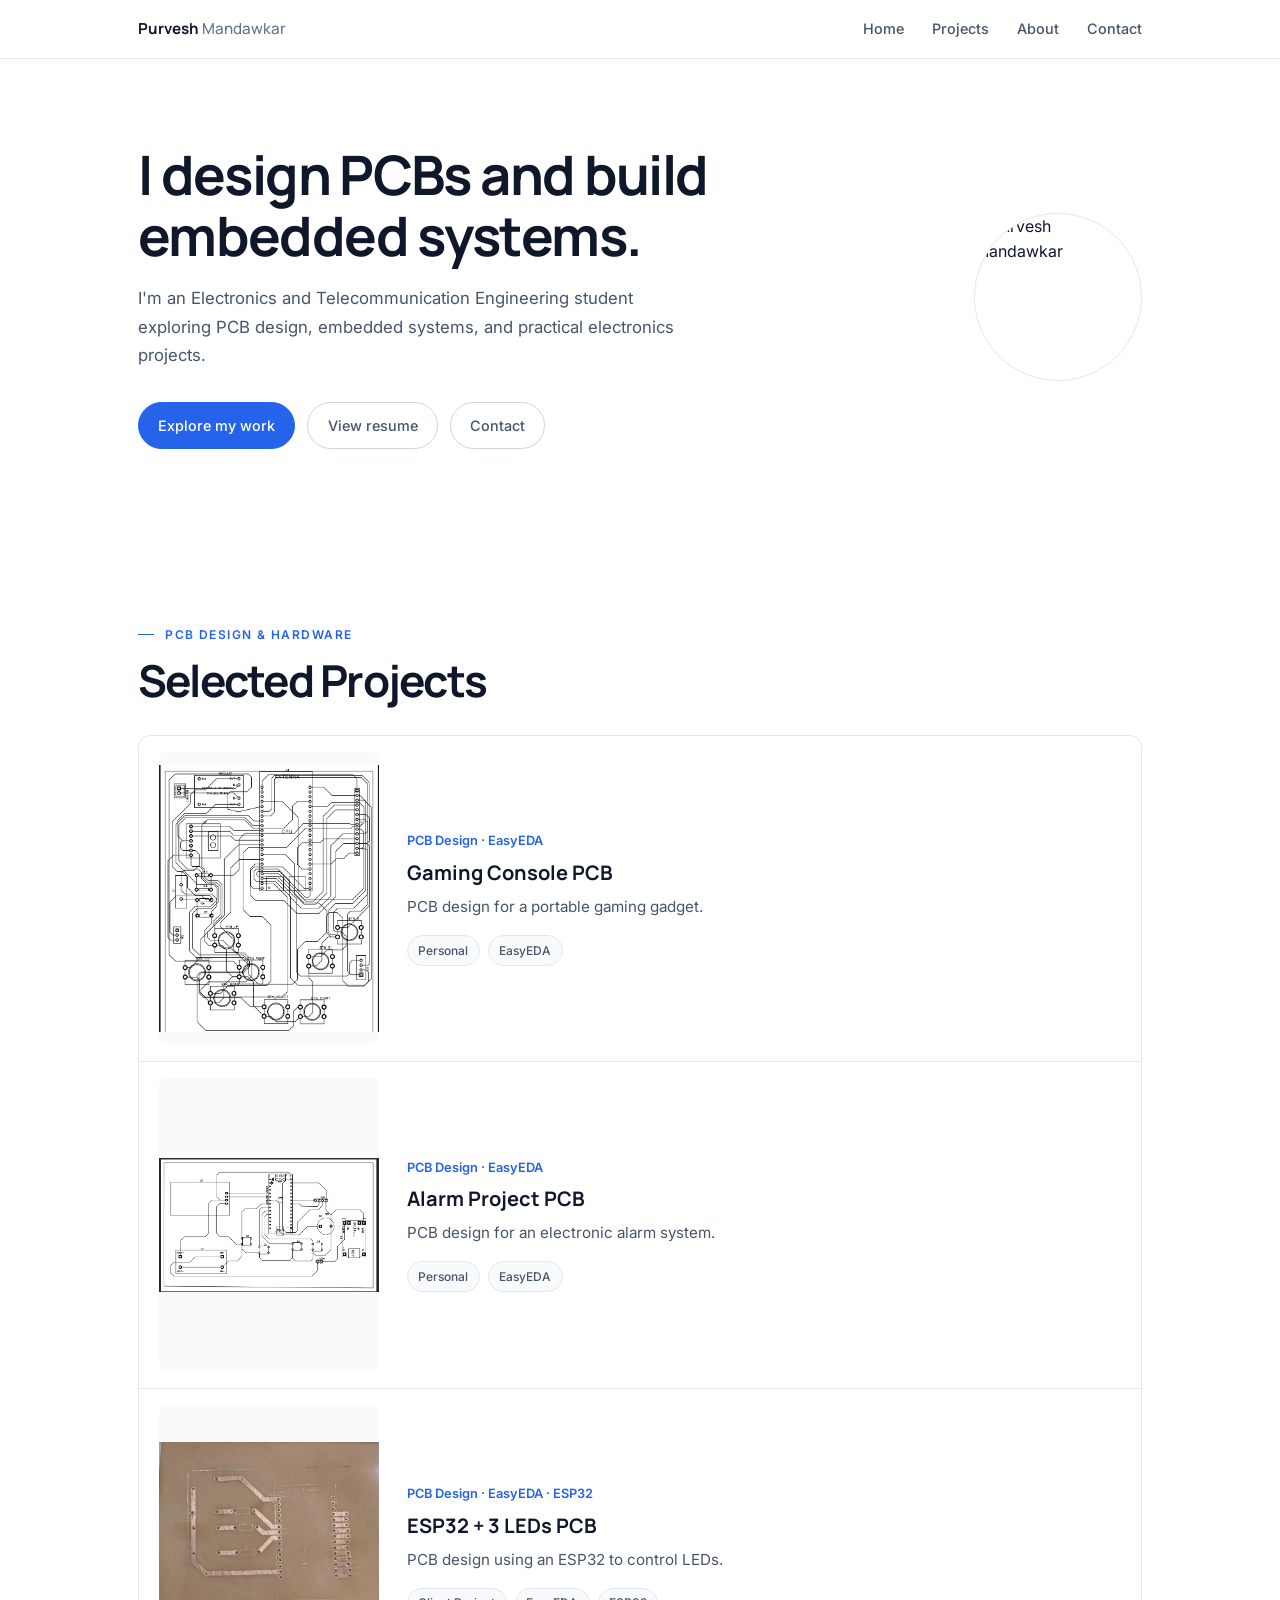
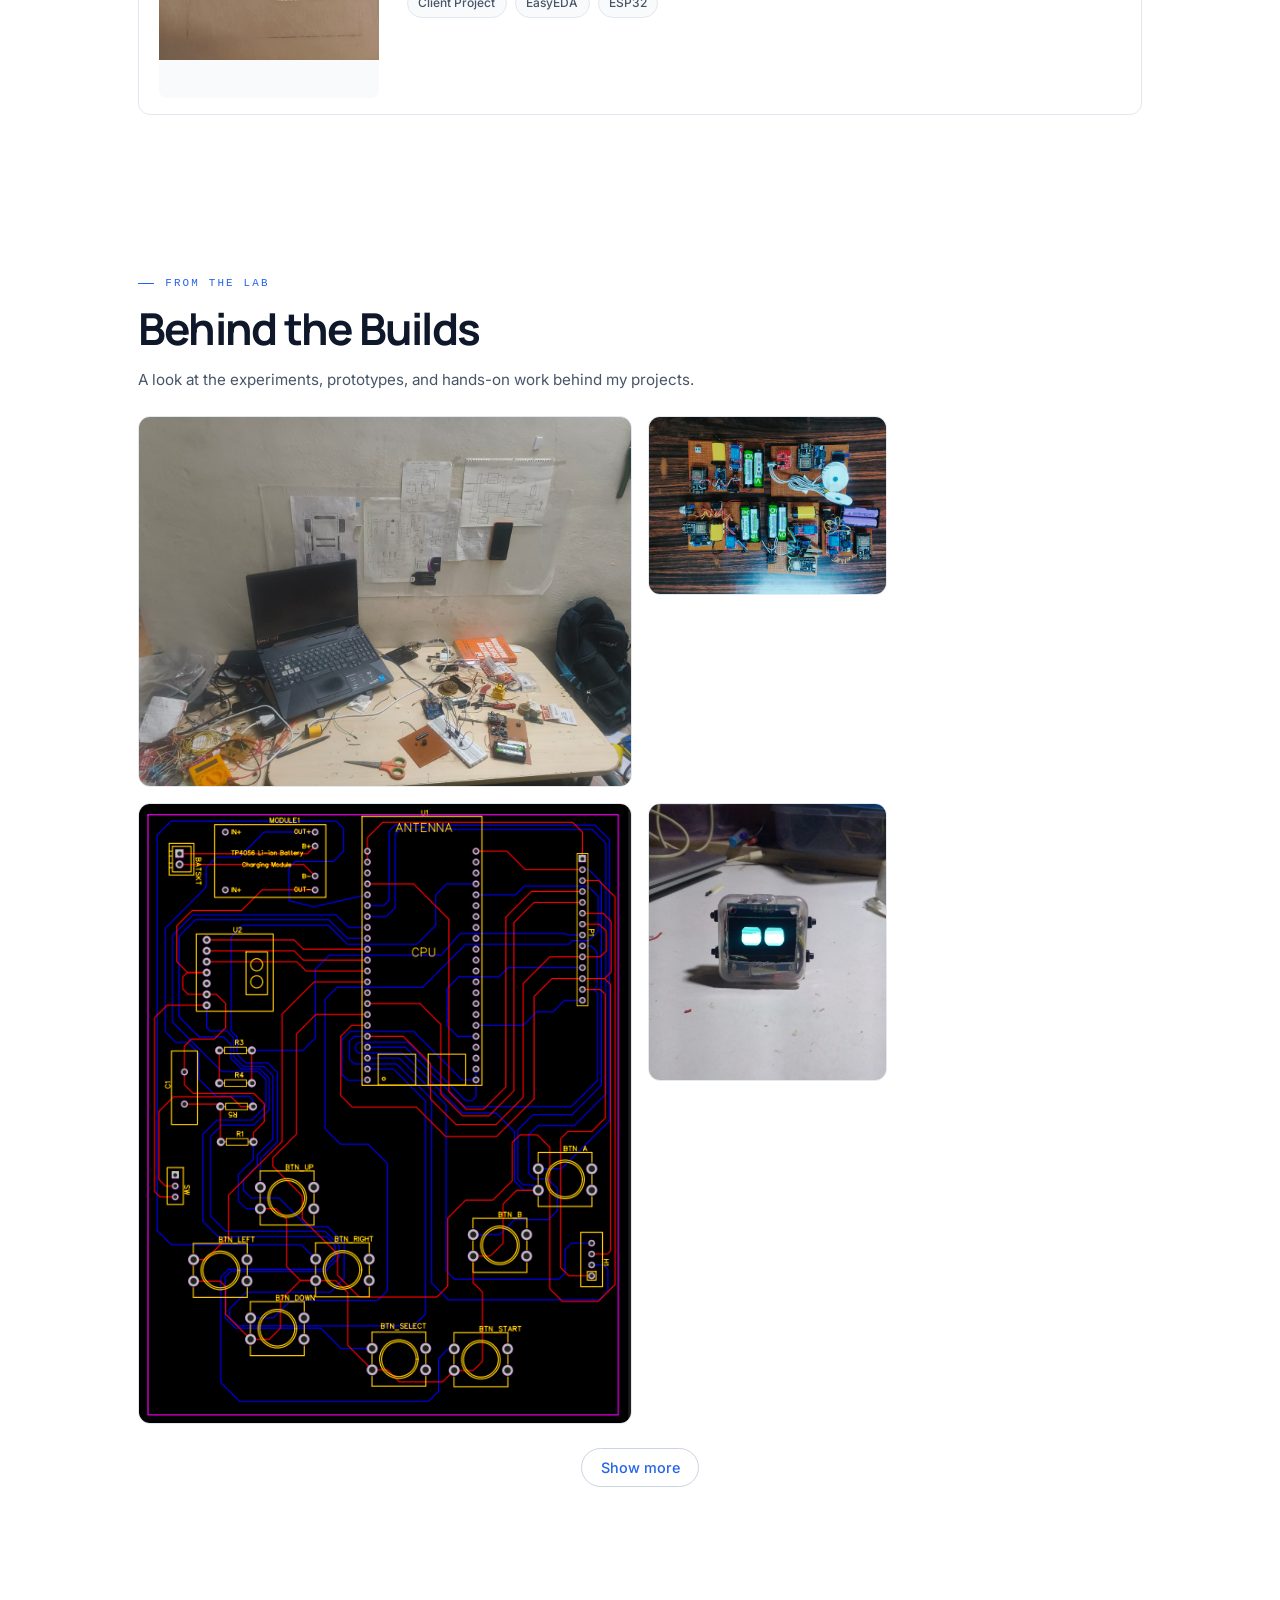
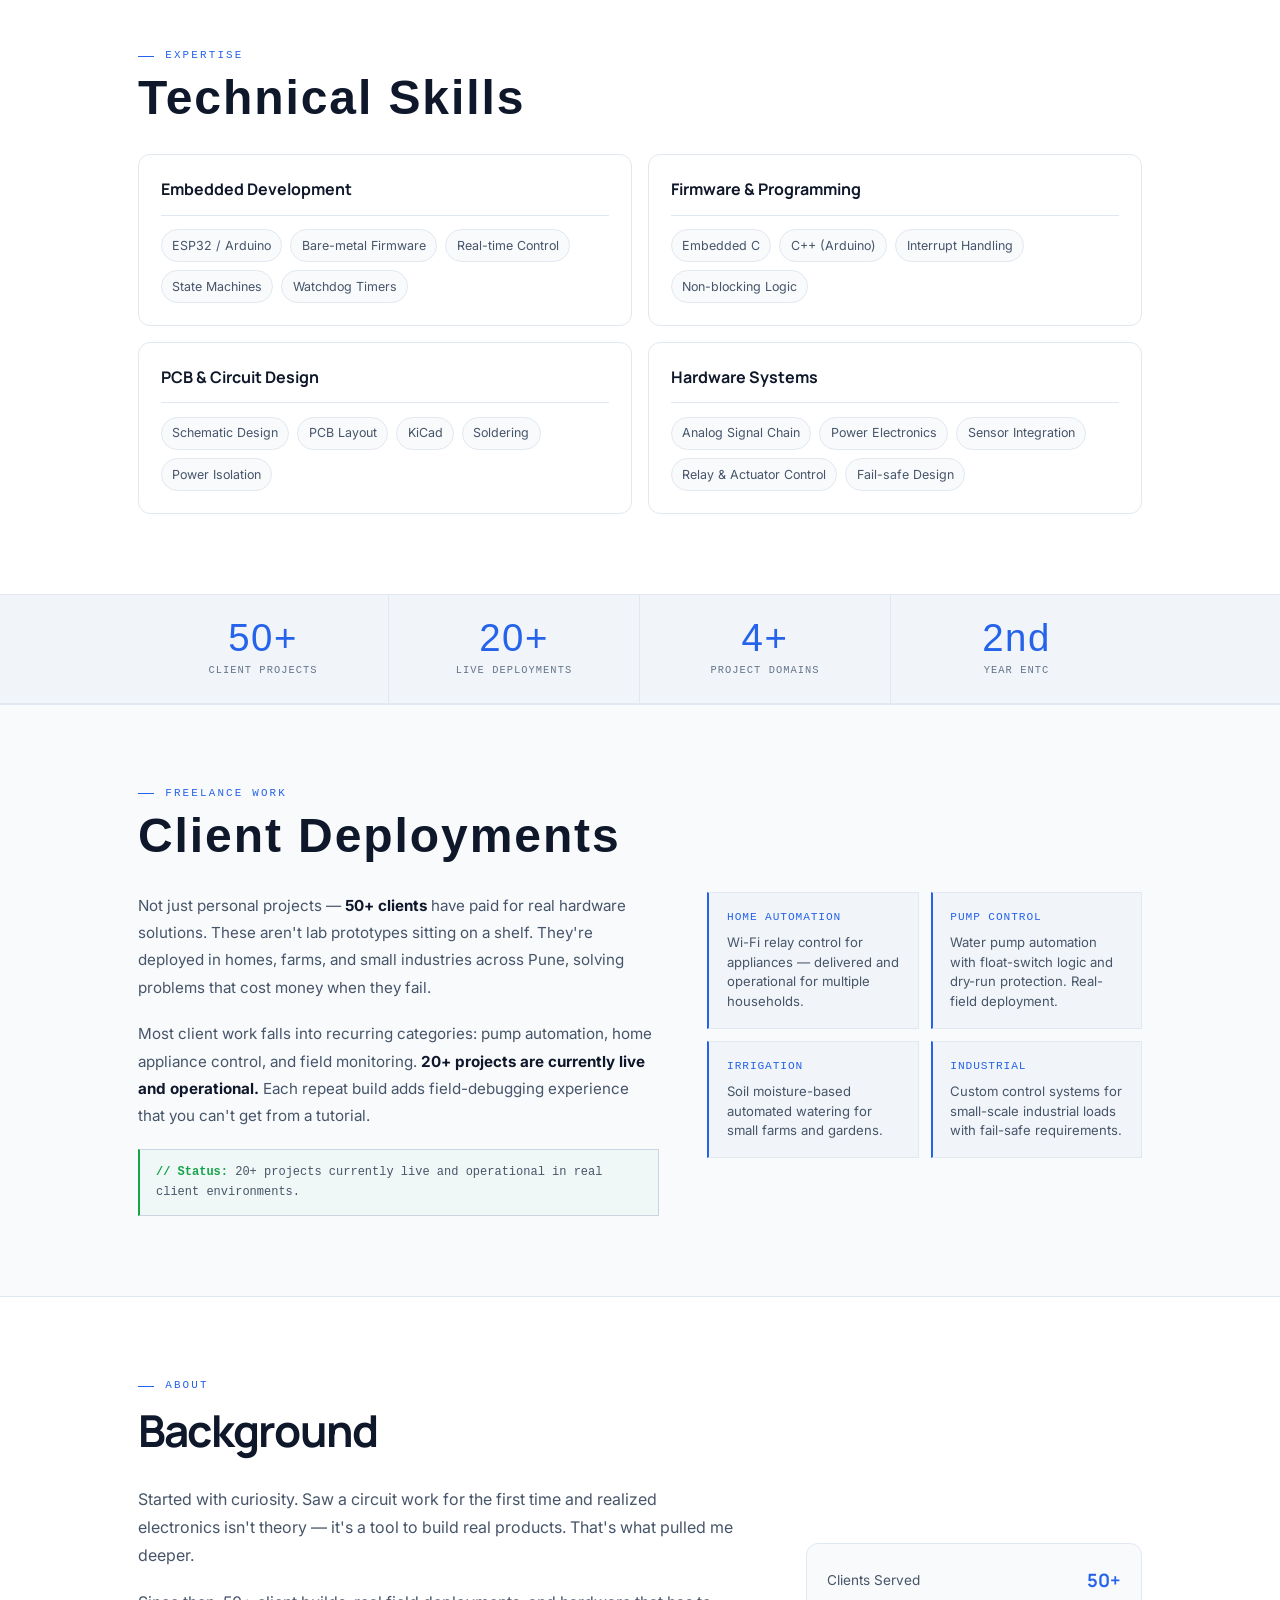
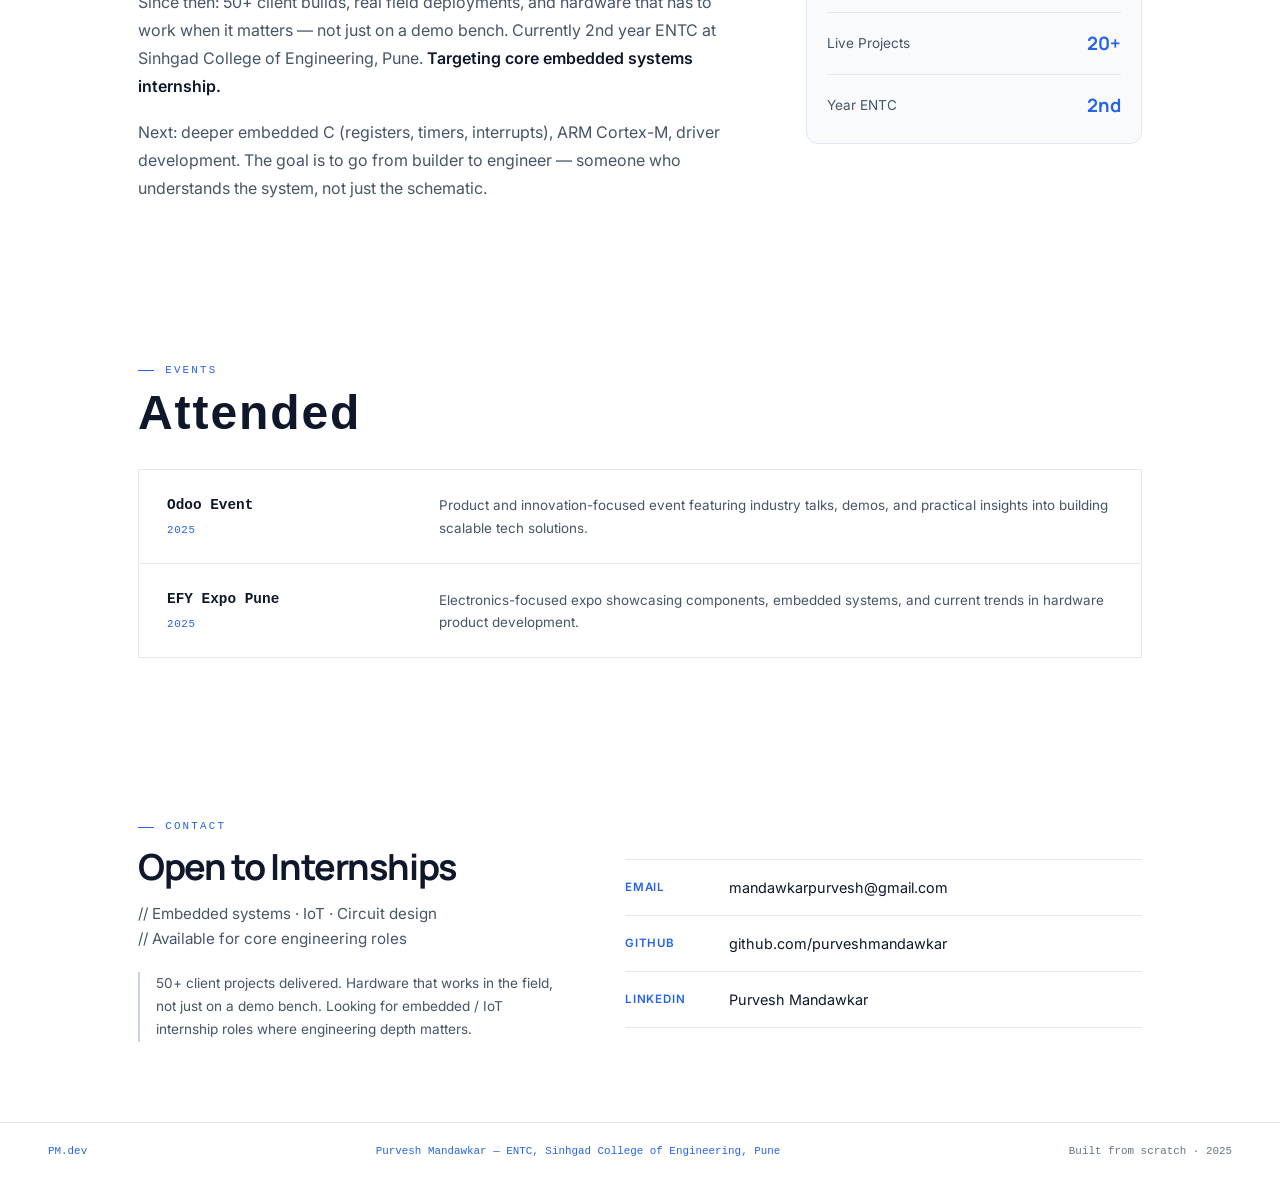
==== commit 63230947: "Update portfolio website design and gallery" ====
--- a/index.html
+++ b/index.html
@@ -8,25 +8,27 @@
 
   <link rel="preconnect" href="https://fonts.googleapis.com" />
   <link rel="preconnect" href="https://fonts.gstatic.com" crossorigin />
-  <link href="https://fonts.googleapis.com/css2?family=IBM+Plex+Mono:wght@400;500;600&family=IBM+Plex+Sans:wght@400;500&family=Bebas+Neue&display=swap" rel="stylesheet" />
+  <link href="https://fonts.googleapis.com/css2?family=Inter:wght@400;500;600;700&family=Manrope:wght@400;500;600;700;800&display=swap" rel="stylesheet" />
 
   <style>
     *, *::before, *::after { margin: 0; padding: 0; box-sizing: border-box; }
 
-    :root {
-      --bg:       #0a0a0a;
-      --bg2:      #0f0f0f;
-      --surface:  #141414;
-      --border:   #1e1e1e;
-      --border2:  #2a2a2a;
-      --accent:   #f97316;
-      --accent2:  #ea580c;
-      --text:     #e8e8e8;
-      --muted:    #5a5a5a;
-      --muted2:   #888888;
-      --green:    #22c55e;
-      --blue:     #3b82f6;
-    }
+    
+:root {
+  --bg:       #ffffff;
+  --bg2:      #f8fafc;
+  --surface:  #f1f5f9;
+  --border:   #e2e8f0;
+  --border2:  #cbd5e1;
+  --accent:   #2563eb;
+  --accent2:  #1d4ed8;
+  --text:     #0f172a;
+  --muted:    #64748b;
+  --muted2:   #475569;
+  --green:    #16a34a;
+  --blue:     #3b82f6;
+}
+
 
     html { scroll-behavior: smooth; }
 
@@ -34,69 +36,63 @@
     section[id] { scroll-margin-top: 5rem; }
 
     body {
-      font-family: "IBM Plex Sans", sans-serif;
+      font-family: Inter, sans-serif;
       background: var(--bg);
       color: var(--text);
       line-height: 1.6;
       overflow-x: hidden;
     }
 
-    /* PCB grid background */
-    body::before {
-      content: "";
+    /* Keep the full-width header above main while nav content aligns with the page container. */
+    header {
       position: fixed;
-      inset: 0;
-      background-image:
-        linear-gradient(rgba(249,115,22,0.03) 1px, transparent 1px),
-        linear-gradient(90deg, rgba(249,115,22,0.03) 1px, transparent 1px);
-      background-size: 40px 40px;
-      pointer-events: none;
-      z-index: 0;
-    }
-
-    /* Header above main so fixed nav receives clicks (main was painting on top at equal z-index). */
-    header { position: relative; z-index: 1000; }
+      top: 0;
+      left: 0;
+      width: 100%;
+      background: var(--bg);
+      border-bottom: 1px solid var(--border);
+      z-index: 1000;
+    }
     main, footer { position: relative; z-index: 1; }
 
     /* ── NAV ── */
     nav {
-      position: fixed;
-      top: 0; left: 0;
-      width: 100%;
-      padding: 0.9rem 3rem;
-      background: rgba(10,10,10,0.92);
-      border-bottom: 1px solid var(--border);
-      backdrop-filter: blur(12px);
+      width: min(1100px, 100%);
+      margin: 0 auto;
+      padding: 1.05rem 3rem;
       display: flex;
       align-items: center;
       justify-content: space-between;
-      z-index: 1000;
     }
 
     .nav-logo {
-      font-family: "IBM Plex Mono", monospace;
-      font-weight: 600;
-      font-size: 0.85rem;
-      color: var(--accent);
+      font-family: Manrope, sans-serif;
+      font-weight: 700;
+      font-size: 0.95rem;
+      color: var(--text);
       text-decoration: none;
-      letter-spacing: 0.05em;
-    }
-
-    .nav-logo span { color: var(--muted2); }
-
-    .nav-links { display: flex; gap: 1.5rem; }
+    }
+
+    .nav-logo span { color: var(--muted); font-weight: 500; }
+
+    .nav-links { display: flex; gap: 1.75rem; }
 
     .nav-links a {
-      font-family: "IBM Plex Mono", monospace;
-      font-size: 0.75rem;
+      font-size: 0.9rem;
       color: var(--muted2);
       text-decoration: none;
-      letter-spacing: 0.06em;
-      text-transform: uppercase;
+      font-weight: 500;
       transition: color 0.2s;
     }
 
     .nav-links a:hover { color: var(--accent); }
+
+    .nav-logo:focus-visible,
+    .nav-links a:focus-visible,
+    .btn:focus-visible {
+      outline: 3px solid var(--accent);
+      outline-offset: 4px;
+    }
 
     /* ── WRAPPER ── */
     .wrap {
@@ -136,88 +132,49 @@
 
     /* ── HERO ── */
     #hero {
-      padding: 7.5rem 3rem 5rem;
+      padding: 9rem 3rem 6rem;
       width: min(1100px, 100%);
       margin: 0 auto;
     }
 
     .hero-inner {
       display: flex;
-      align-items: flex-start;
+      align-items: center;
       justify-content: space-between;
-      gap: 3rem;
-    }
-
-    .hero-content { flex: 1; }
-
-    .hero-tag {
-      display: inline-flex;
-      align-items: center;
-      gap: 0.5rem;
-      font-family: "IBM Plex Mono", monospace;
-      font-size: 0.7rem;
-      color: var(--accent);
-      text-transform: uppercase;
-      letter-spacing: 0.18em;
-      margin-bottom: 1rem;
-    }
-
-    .hero-tag .dot {
-      width: 6px; height: 6px;
-      border-radius: 50%;
-      background: var(--green);
-      animation: pulse 1.6s ease-in-out infinite;
-    }
-
-    @keyframes pulse {
-      0%,100% { opacity:1; transform:scale(1); }
-      50%      { opacity:0.5; transform:scale(1.5); }
-    }
+      gap: 4.5rem;
+    }
+
+    .hero-content { flex: 1; min-width: 0; }
 
     #hero h1 {
-      font-family: "Bebas Neue", sans-serif;
-      font-size: clamp(3.5rem, 7vw, 6rem);
-      line-height: 0.95;
-      letter-spacing: 0.03em;
+      font-family: Manrope, sans-serif;
+      font-weight: 700;
+      font-size: clamp(2.25rem, 4.6vw, 3.4rem);
+      line-height: 1.12;
+      letter-spacing: -0.03em;
       color: var(--text);
-      margin-bottom: 1.2rem;
-    }
-
-    #hero h1 span { color: var(--accent); }
+      margin-bottom: 1.15rem;
+      max-width: 16ch;
+    }
 
     .hero-desc {
       color: var(--muted2);
-      font-size: 1rem;
-      max-width: 500px;
-      margin-bottom: 1rem;
+      font-size: 1.05rem;
+      max-width: 34rem;
+      margin-bottom: 2rem;
       line-height: 1.7;
     }
 
-    .hero-college {
-      font-family: "IBM Plex Mono", monospace;
-      font-size: 0.75rem;
-      color: var(--muted);
-      margin-bottom: 2rem;
-      display: flex;
-      align-items: center;
-      gap: 0.5rem;
-    }
-
-    .hero-college::before {
-      content: "//";
-      color: var(--accent);
-    }
-
     .hero-actions { display: flex; gap: 0.75rem; flex-wrap: wrap; }
 
     .btn {
-      font-family: "IBM Plex Mono", monospace;
-      font-size: 0.75rem;
-      text-transform: uppercase;
-      letter-spacing: 0.08em;
+      font-family: Inter, sans-serif;
+      font-size: 0.9rem;
+      font-weight: 500;
       text-decoration: none;
-      padding: 0.7rem 1.3rem;
+      padding: 0.7rem 1.2rem;
       border: 1px solid;
+      border-radius: 999px;
       transition: background 0.2s, color 0.2s, border-color 0.2s;
       display: inline-block;
     }
@@ -225,7 +182,7 @@
     .btn-primary {
       background: var(--accent);
       border-color: var(--accent);
-      color: #000;
+      color: #fff;
     }
 
     .btn-primary:hover {
@@ -246,63 +203,18 @@
 
     .hero-photo {
       flex-shrink: 0;
-      width: 210px;
-      height: 250px;
-      position: relative;
-    }
-
-    /* Top-right angled cut — industrial polygon */
+      width: 168px;
+      height: 168px;
+    }
+
     .hero-photo img {
       width: 100%;
       height: 100%;
       object-fit: cover;
-      object-position: center 15%;
+      object-position: center 18%;
       display: block;
-      clip-path: polygon(0 0, calc(100% - 28px) 0, 100% 28px, 100% 100%, 0 100%);
-      filter: grayscale(100%) contrast(1.15) brightness(0.75);
-      mix-blend-mode: luminosity;
-    }
-
-    /* Amber corner bracket — top left */
-    .hero-photo::before {
-      content: "";
-      position: absolute;
-      top: -6px;
-      left: -6px;
-      width: 22px;
-      height: 22px;
-      border-top: 2px solid var(--accent);
-      border-left: 2px solid var(--accent);
-      z-index: 2;
-      pointer-events: none;
-    }
-
-    /* Amber corner bracket — bottom right */
-    .hero-photo::after {
-      content: "";
-      position: absolute;
-      bottom: -6px;
-      right: -6px;
-      width: 22px;
-      height: 22px;
-      border-bottom: 2px solid var(--accent);
-      border-right: 2px solid var(--accent);
-      z-index: 2;
-      pointer-events: none;
-    }
-
-    /* Dark overlay to kill any light background bleed */
-    .hero-photo .photo-overlay {
-      position: absolute;
-      inset: 0;
-      background: linear-gradient(
-        160deg,
-        transparent 55%,
-        rgba(10,10,10,0.6) 100%
-      );
-      clip-path: polygon(0 0, calc(100% - 28px) 0, 100% 28px, 100% 100%, 0 100%);
-      z-index: 1;
-      pointer-events: none;
+      border-radius: 50%;
+      border: 1px solid var(--border);
     }
 
     /* ── STATS BAR ── */
@@ -417,261 +329,284 @@
     /* ── PROJECTS ── */
     #projects { padding: 5rem 0; }
 
-    .projects-grid {
+    #projects .projects-eyebrow {
+      font-family: Inter, sans-serif;
+      font-size: 0.75rem;
+      font-weight: 600;
+      letter-spacing: 0.12em;
+    }
+
+    #projects .sec-title {
+      font-family: Manrope, sans-serif;
+      font-size: clamp(2rem, 4vw, 2.75rem);
+      line-height: 1.2;
+      letter-spacing: -0.04em;
+      margin-bottom: 1.75rem;
+    }
+
+    .projects-list {
+      overflow: hidden;
+      border: 1px solid var(--border);
+      border-radius: 0.75rem;
+      background: var(--bg);
+    }
+
+    .pcb-project {
       display: grid;
-      grid-template-columns: repeat(auto-fit, minmax(300px, 1fr));
-      gap: 1px;
-      background: var(--border);
-      border: 1px solid var(--border);
-    }
-
-    .project-card {
-      background: var(--bg);
-      padding: 1.75rem;
-      position: relative;
+      grid-template-columns: 220px minmax(0, 1fr);
+      align-items: center;
+      gap: 1.75rem;
+      padding: 1rem 1.25rem;
       transition: background 0.2s;
     }
 
-    .project-card:hover { background: var(--surface); }
-
-    .project-card.featured {
-      grid-column: 1 / -1;
-      display: grid;
-      grid-template-columns: 1fr 1fr;
-      gap: 2rem;
-    }
-
-    .project-card-badge {
-      position: absolute;
-      top: 1.75rem;
-      right: 1.75rem;
-      font-family: "IBM Plex Mono", monospace;
-      font-size: 0.6rem;
-      text-transform: uppercase;
-      letter-spacing: 0.1em;
-      padding: 0.2rem 0.5rem;
-      border: 1px solid;
-    }
-
-    .badge-done   { color: var(--green); border-color: var(--green); background: rgba(34,197,94,0.06); }
-    .badge-wip    { color: var(--blue);  border-color: var(--blue);  background: rgba(59,130,246,0.06); }
-    .badge-best   { color: var(--accent);border-color: var(--accent);background: rgba(249,115,22,0.06); }
-
-    .project-num {
-      font-family: "IBM Plex Mono", monospace;
-      font-size: 0.65rem;
-      color: var(--muted);
-      margin-bottom: 0.6rem;
-    }
-
-    .project-name {
-      font-family: "IBM Plex Mono", monospace;
+    .pcb-project + .pcb-project { border-top: 1px solid var(--border); }
+
+    .pcb-project:hover { background: var(--bg2); }
+
+    .pcb-project-image {
+      width: 100%;
+      aspect-ratio: 3 / 4;
+      display: block;
+      object-fit: contain;
+      object-position: center;
+      background: var(--bg2);
+      border-radius: 0.5rem;
+    }
+
+    .pcb-project-subtitle {
+      color: var(--accent);
+      font-size: 0.8rem;
+      font-weight: 600;
+      margin-bottom: 0.45rem;
+    }
+
+    .pcb-project-title {
+      font-family: Manrope, sans-serif;
+      font-size: 1.25rem;
+      font-weight: 700;
+      line-height: 1.35;
+      color: var(--text);
+      margin-bottom: 0.5rem;
+    }
+
+    .pcb-project-desc {
+      color: var(--muted2);
       font-size: 0.95rem;
-      font-weight: 600;
-      color: var(--text);
-      margin-bottom: 0.8rem;
-      padding-right: 4rem;
-      line-height: 1.4;
-    }
-
-    .project-desc {
-      font-size: 0.84rem;
-      color: var(--muted2);
       line-height: 1.65;
       margin-bottom: 1rem;
     }
 
-    .project-tags {
+    .pcb-project-tags {
       display: flex;
       flex-wrap: wrap;
-      gap: 0.4rem;
+      gap: 0.5rem;
       list-style: none;
-      margin-bottom: 0.9rem;
-    }
-
-    .project-tags li {
-      font-family: "IBM Plex Mono", monospace;
-      font-size: 0.65rem;
-      color: var(--muted);
-      border: 1px solid var(--border2);
-      padding: 0.2rem 0.45rem;
-      text-transform: uppercase;
-      letter-spacing: 0.04em;
-    }
-
-    .project-insight {
-      border-left: 2px solid var(--border2);
-      padding-left: 0.75rem;
-      font-family: "IBM Plex Mono", monospace;
-      font-size: 0.72rem;
-      color: var(--muted);
-      line-height: 1.55;
-      font-style: italic;
-      margin-bottom: 0.9rem;
-    }
-
-    .project-link {
-      display: inline-flex;
-      align-items: center;
-      gap: 0.3rem;
-      font-family: "IBM Plex Mono", monospace;
-      font-size: 0.7rem;
-      color: var(--accent);
-      text-decoration: none;
-      text-transform: uppercase;
-      letter-spacing: 0.06em;
-      transition: gap 0.2s;
-    }
-
-    .project-link:hover { gap: 0.6rem; }
+    }
+
+    .pcb-project-tags li {
+      padding: 0.3rem 0.65rem;
+      color: var(--muted2);
+      background: var(--bg2);
+      border: 1px solid var(--border);
+      border-radius: 999px;
+      font-size: 0.75rem;
+      font-weight: 500;
+    }
 
     /* ── SKILLS ── */
     #skills {
       padding: 5rem 0;
-      background: var(--bg2);
-      border-top: 1px solid var(--border);
-      border-bottom: 1px solid var(--border);
+      background: var(--bg);
     }
 
     .skills-grid {
       display: grid;
-      grid-template-columns: repeat(auto-fit, minmax(220px, 1fr));
-      gap: 1px;
-      background: var(--border);
+      grid-template-columns: repeat(2, minmax(0, 1fr));
+      gap: 1rem;
+    }
+
+    .skill-card {
+      background: var(--bg);
       border: 1px solid var(--border);
-    }
-
-    .skill-card {
-      background: var(--bg2);
-      padding: 1.5rem;
-      transition: background 0.2s;
-    }
-
-    .skill-card:hover { background: var(--surface); }
+      border-radius: 0.75rem;
+      padding: 1.35rem;
+      transition: border-color 0.2s, box-shadow 0.2s;
+    }
+
+    .skill-card:hover {
+      border-color: var(--border2);
+      box-shadow: 0 8px 24px rgba(15, 23, 42, 0.04);
+    }
 
     .skill-cat {
-      font-family: "IBM Plex Mono", monospace;
-      font-size: 0.65rem;
-      color: var(--accent);
-      text-transform: uppercase;
-      letter-spacing: 0.12em;
-      margin-bottom: 1rem;
-      padding-bottom: 0.6rem;
+      font-family: Manrope, sans-serif;
+      font-size: 1rem;
+      font-weight: 700;
+      color: var(--text);
+      margin-bottom: 0.85rem;
+      padding-bottom: 0.75rem;
       border-bottom: 1px solid var(--border);
     }
 
     .skill-tags {
       display: flex;
       flex-wrap: wrap;
-      gap: 0.45rem;
+      gap: 0.5rem;
       list-style: none;
     }
 
     .skill-tags li {
-      font-family: "IBM Plex Mono", monospace;
-      font-size: 0.68rem;
-      color: var(--muted2);
-      border: 1px solid var(--border2);
-      padding: 0.28rem 0.5rem;
-      transition: color 0.2s, border-color 0.2s;
+      font-family: Inter, sans-serif;
+      font-size: 0.78rem;
+      color: var(--muted2);
+      background: var(--bg2);
+      border: 1px solid var(--border);
+      border-radius: 999px;
+      padding: 0.35rem 0.65rem;
+      transition: color 0.2s, border-color 0.2s, background 0.2s;
     }
 
     .skill-tags li:hover {
       color: var(--accent);
       border-color: var(--accent);
+      background: #eff6ff;
     }
 
     /* ── ABOUT ── */
-    #about { padding: 5rem 0; }
+    #about {
+      padding: 5rem 0;
+      background: var(--bg);
+    }
+
+    #about .sec-title {
+      font-family: Manrope, sans-serif;
+      font-size: clamp(2rem, 4vw, 2.75rem);
+      line-height: 1.2;
+      letter-spacing: -0.04em;
+      margin-bottom: 1.75rem;
+    }
 
     .about-layout {
       display: grid;
-      grid-template-columns: 1.2fr 1fr;
-      gap: 3rem;
-      align-items: start;
+      grid-template-columns: minmax(0, 1.35fr) minmax(240px, 0.75fr);
+      gap: 4rem;
+      align-items: center;
     }
 
     .about-text {
       color: var(--muted2);
-      line-height: 1.8;
-      font-size: 0.95rem;
-    }
-
-    .about-text p { margin-bottom: 1rem; }
-    .about-text strong { color: var(--text); }
+      line-height: 1.75;
+      font-size: 1rem;
+    }
+
+    .about-text p { margin-bottom: 1.15rem; }
+    .about-text p:last-child { margin-bottom: 0; }
+    .about-text strong { color: var(--text); font-weight: 600; }
 
     .about-stats {
       display: grid;
-      grid-template-columns: 1fr 1fr;
-      gap: 1px;
-      background: var(--border);
+      grid-template-columns: 1fr;
+      padding: 0.4rem 1.25rem;
+      background: var(--bg2);
       border: 1px solid var(--border);
+      border-radius: 0.75rem;
     }
 
     .astat {
-      background: var(--surface);
-      padding: 1.25rem;
-      text-align: center;
-    }
+      display: flex;
+      align-items: center;
+      justify-content: space-between;
+      gap: 1rem;
+      padding: 1rem 0;
+      border-bottom: 1px solid var(--border);
+    }
+
+    .astat:last-child { border-bottom: 0; }
 
     .astat-num {
-      font-family: "Bebas Neue", sans-serif;
-      font-size: 2.2rem;
+      order: 2;
+      font-family: Manrope, sans-serif;
+      font-size: 1.15rem;
+      font-weight: 700;
       color: var(--accent);
-      line-height: 1;
+      white-space: nowrap;
     }
 
     .astat-lbl {
-      font-family: "IBM Plex Mono", monospace;
-      font-size: 0.62rem;
-      color: var(--muted);
-      text-transform: uppercase;
-      letter-spacing: 0.08em;
-      margin-top: 0.3rem;
+      order: 1;
+      font-family: Inter, sans-serif;
+      font-size: 0.85rem;
+      color: var(--muted2);
     }
 
     /* ── LAB ── */
     #lab {
       padding: 5rem 0;
-      background: var(--bg2);
-      border-top: 1px solid var(--border);
-      border-bottom: 1px solid var(--border);
+      background: var(--bg);
+    }
+
+    #lab .sec-title {
+      font-family: Manrope, sans-serif;
+      font-size: clamp(2rem, 4vw, 2.75rem);
+      line-height: 1.2;
+      letter-spacing: -0.04em;
+      margin-bottom: 0.75rem;
     }
 
     .lab-sub {
-      font-family: "IBM Plex Mono", monospace;
-      font-size: 0.78rem;
-      color: var(--muted);
-      margin-bottom: 2rem;
+      font-family: Inter, sans-serif;
+      font-size: 0.95rem;
+      line-height: 1.65;
+      color: var(--muted2);
+      margin-bottom: 1.5rem;
     }
 
     .lab-grid {
       display: grid;
-      grid-template-columns: repeat(12, 1fr);
-      grid-auto-rows: 120px;
-      gap: 3px;
-    }
-
-    .lab-img { overflow: hidden; background: var(--surface); }
-    .lab-img:nth-child(1) { grid-column: span 7; grid-row: span 3; }
-    .lab-img:nth-child(2) { grid-column: span 5; grid-row: span 3; }
-    .lab-img:nth-child(3) { grid-column: span 4; grid-row: span 2; }
-    .lab-img:nth-child(4) { grid-column: span 4; grid-row: span 2; }
-    .lab-img:nth-child(5) { grid-column: span 4; grid-row: span 2; }
-    .lab-img:nth-child(6) { grid-column: span 9; grid-row: span 2; }
-    .lab-img:nth-child(7) { grid-column: span 3; grid-row: span 2; }
+      grid-template-columns: repeat(4, minmax(0, 1fr));
+      gap: 1rem;
+      align-items: start;
+    }
+
+    .lab-img {
+      align-self: start;
+      overflow: hidden;
+      background: var(--bg2);
+      border: 1px solid var(--border);
+      border-radius: 0.75rem;
+    }
+
+    .lab-img.is-wide { grid-column: span 2; }
 
     .lab-img img {
-      width: 100%; height: 100%;
-      object-fit: cover;
+      width: 100%;
+      height: auto;
       display: block;
-      filter: grayscale(30%) contrast(1.05);
-      transition: transform 0.5s ease, filter 0.5s ease;
-    }
-
-    .lab-img:hover img {
-      transform: scale(1.06);
-      filter: grayscale(0%) contrast(1.05);
+    }
+
+    .lab-more-button {
+      display: block;
+      margin: 1.5rem auto 0;
+      padding: 0.65rem 1.15rem;
+      color: var(--accent);
+      background: var(--bg);
+      border: 1px solid var(--border2);
+      border-radius: 999px;
+      font: 500 0.9rem Inter, sans-serif;
+      cursor: pointer;
+      transition: color 0.2s, border-color 0.2s, background 0.2s;
+    }
+
+    .lab-more-button:hover {
+      color: var(--accent2);
+      border-color: var(--accent);
+      background: #eff6ff;
+    }
+
+    .lab-more-button:focus-visible {
+      outline: 3px solid var(--accent);
+      outline-offset: 3px;
     }
 
     /* ── EVENTS ── */
@@ -716,74 +651,85 @@
     /* ── CONTACT ── */
     #contact {
       padding: 5rem 0;
-      background: var(--bg2);
-      border-top: 1px solid var(--border);
+      background: var(--bg);
     }
 
     .contact-wrap {
       display: grid;
-      grid-template-columns: 1fr 1fr;
-      gap: 3rem;
-      align-items: start;
+      grid-template-columns: minmax(0, 0.9fr) minmax(0, 1.1fr);
+      gap: 4rem;
+      align-items: center;
     }
 
     .contact-headline {
-      font-family: "Bebas Neue", sans-serif;
-      font-size: 2rem;
+      font-family: Manrope, sans-serif;
+      font-size: clamp(1.75rem, 3vw, 2.25rem);
+      font-weight: 700;
       color: var(--text);
-      margin-bottom: 0.5rem;
-      letter-spacing: 0.04em;
+      line-height: 1.2;
+      letter-spacing: -0.04em;
+      margin-bottom: 0.75rem;
     }
 
     .contact-sub {
-      font-family: "IBM Plex Mono", monospace;
-      font-size: 0.75rem;
-      color: var(--muted);
-      margin-bottom: 2rem;
-      line-height: 1.6;
-    }
-
-    .contact-list { display: flex; flex-direction: column; gap: 1px; background: var(--border); border: 1px solid var(--border); }
+      font-family: Inter, sans-serif;
+      font-size: 0.95rem;
+      color: var(--muted2);
+      margin-bottom: 1.25rem;
+      line-height: 1.7;
+    }
+
+    .contact-list {
+      display: flex;
+      flex-direction: column;
+      border-top: 1px solid var(--border);
+      border-bottom: 1px solid var(--border);
+    }
 
     .contact-row {
       display: grid;
-      grid-template-columns: 80px 1fr;
+      grid-template-columns: 88px minmax(0, 1fr);
       align-items: center;
       gap: 1rem;
-      padding: 1rem 1.25rem;
-      background: var(--bg2);
-      transition: background 0.2s;
-    }
-
-    .contact-row:hover { background: var(--surface); }
+      padding: 1rem 0;
+    }
+
+    .contact-row + .contact-row { border-top: 1px solid var(--border); }
 
     .contact-label {
-      font-family: "IBM Plex Mono", monospace;
-      font-size: 0.65rem;
+      font-family: Inter, sans-serif;
+      font-size: 0.72rem;
+      font-weight: 600;
       color: var(--accent);
       text-transform: uppercase;
-      letter-spacing: 0.1em;
+      letter-spacing: 0.07em;
     }
 
     .contact-link {
-      font-family: "IBM Plex Mono", monospace;
-      font-size: 0.78rem;
-      color: var(--muted2);
+      font-family: Inter, sans-serif;
+      font-size: 0.9rem;
+      color: var(--text);
       text-decoration: none;
-      transition: color 0.2s;
+      overflow-wrap: anywhere;
+      transition: color 0.2s, text-decoration-color 0.2s;
     }
 
     .contact-link:hover { color: var(--accent); }
 
+    .contact-link:focus-visible {
+      outline: 3px solid var(--accent);
+      outline-offset: 4px;
+      border-radius: 2px;
+    }
+
     .contact-note {
-      margin-top: 1rem;
-      padding: 0.85rem 1.25rem;
-      border: 1px solid var(--border);
-      border-left: 2px solid var(--accent);
-      font-family: "IBM Plex Mono", monospace;
-      font-size: 0.72rem;
-      color: var(--muted2);
-      background: rgba(249,115,22,0.03);
+      margin: 0;
+      padding-left: 1rem;
+      border-left: 2px solid var(--border2);
+      font-family: Inter, sans-serif;
+      font-size: 0.85rem;
+      color: var(--muted2);
+      line-height: 1.7;
     }
 
     /* ── FOOTER ── */
@@ -811,23 +757,27 @@
       nav { padding: 0.8rem 1rem; }
 
       .nav-links {
-        gap: 0.9rem;
+        gap: 0.8rem;
         overflow-x: auto;
         scrollbar-width: none;
       }
 
       .nav-links::-webkit-scrollbar { display: none; }
-      .nav-links a { font-size: 0.68rem; white-space: nowrap; }
-
-      #hero { padding: 5.5rem 1.25rem 3rem; }
-
-      .hero-inner { flex-direction: row; gap: 1rem; align-items: flex-start; }
-
-      .hero-photo { width: 110px; height: 110px; }
-
-      #hero h1 { font-size: clamp(2.8rem, 10vw, 4rem); }
-
-      .hero-desc { font-size: 0.88rem; }
+      .nav-links a { font-size: 0.72rem; white-space: nowrap; }
+
+      #hero { padding: 6.25rem 1.25rem 3.5rem; }
+
+      .hero-inner {
+        flex-direction: column-reverse;
+        gap: 1.75rem;
+        align-items: flex-start;
+      }
+
+      .hero-photo { width: 96px; height: 96px; }
+
+      #hero h1 { font-size: clamp(1.85rem, 8vw, 2.4rem); max-width: none; }
+
+      .hero-desc { font-size: 0.95rem; margin-bottom: 1.5rem; }
 
       .wrap { padding: 0 1.25rem; }
 
@@ -841,10 +791,17 @@
 
       .client-grid { grid-template-columns: 1fr; }
 
-      .projects-grid { grid-template-columns: 1fr; }
-      .project-card.featured { grid-template-columns: 1fr; }
-
-      .skills-grid { grid-template-columns: 1fr 1fr; }
+      .pcb-project {
+        grid-template-columns: 1fr;
+        gap: 1rem;
+        padding: 1rem;
+      }
+
+      .pcb-project-image {
+        width: min(220px, 100%);
+      }
+
+      .skills-grid { grid-template-columns: 1fr; }
 
       .event-card { grid-template-columns: 1fr; gap: 0.5rem; }
 
@@ -854,20 +811,15 @@
 
       .sec-title { font-size: 2rem; }
 
-      .lab-grid {
-        grid-template-columns: 1fr 1fr;
-        grid-auto-rows: 130px;
-      }
-
-      .lab-img:nth-child(1) { grid-column: span 2; grid-row: span 2; }
-      .lab-img:nth-child(2) { grid-column: span 2; grid-row: span 2; }
-      .lab-img:nth-child(3),
-      .lab-img:nth-child(4) { grid-column: span 1; grid-row: span 1; }
-      .lab-img:nth-child(5),
-      .lab-img:nth-child(6),
-      .lab-img:nth-child(7) { grid-column: span 2; grid-row: span 1; }
+      .lab-grid { grid-template-columns: repeat(2, minmax(0, 1fr)); }
+      .lab-img.is-wide { grid-column: span 2; }
 
       footer { flex-direction: column; gap: 0.4rem; text-align: center; padding: 1rem; }
+    }
+
+    @media (max-width: 480px) {
+      .lab-grid { grid-template-columns: 1fr; }
+      .lab-img.is-wide { grid-column: auto; }
     }
   </style>
 </head>
@@ -875,11 +827,11 @@
 
   <header>
     <nav>
-      <a class="nav-logo" href="#hero">PM<span>.dev</span></a>
+      <a class="nav-logo" href="#hero">Purvesh <span>Mandawkar</span></a>
       <div class="nav-links">
         <a href="#hero">Home</a>
-        <a href="#freelance">Freelance</a>
         <a href="#projects">Projects</a>
+        <a href="#about">About</a>
         <a href="#contact">Contact</a>
       </div>
     </nav>
@@ -891,215 +843,115 @@
     <section id="hero">
       <div class="hero-inner">
         <div class="hero-content">
-          <p class="hero-tag">
-            <span class="dot"></span>
-            Embedded Systems · IoT · Industrial Control
+          <h1>I design PCBs and build embedded systems.</h1>
+          <p class="hero-desc">
+            I'm an Electronics and Telecommunication Engineering student exploring PCB design, embedded systems, and practical electronics projects.
           </p>
-          <h1>Purvesh<br /><span>Mandawkar</span></h1>
-          <p class="hero-desc">
-            Building hardware that works in the field — not just on a breadboard.
-            50+ client projects delivered across home automation, industrial pump control, and IoT systems.
-          </p>
-          <p class="hero-college">ENTC 2nd Year — Sinhgad College of Engineering, Pune</p>
           <div class="hero-actions">
-            <a class="btn btn-primary" href="#projects">View Projects</a>
-            <a class="btn btn-ghost" href="resume.html">Resume</a>
-            <a class="btn btn-ghost" href="#contact">Get In Touch</a>
+            <a class="btn btn-primary" href="#projects">Explore my work</a>
+            <a class="btn btn-ghost" href="resume.html">View resume</a>
+            <a class="btn btn-ghost" href="#contact">Contact</a>
           </div>
         </div>
         <div class="hero-photo">
           <img src="images/profile.png" alt="Purvesh Mandawkar" />
-          <div class="photo-overlay"></div>
         </div>
       </div>
     </section>
 
-    <!-- ── STATS BAR ── -->
-    <div class="stats-bar">
-      <div class="stats-inner">
-        <div class="stat-item">
-          <div class="stat-num">50+</div>
-          <div class="stat-lbl">Client Projects</div>
-        </div>
-        <div class="stat-item">
-          <div class="stat-num">20+</div>
-          <div class="stat-lbl">Live Deployments</div>
-        </div>
-        <div class="stat-item">
-          <div class="stat-num">4+</div>
-          <div class="stat-lbl">Project Domains</div>
-        </div>
-        <div class="stat-item">
-          <div class="stat-num">2nd</div>
-          <div class="stat-lbl">Year ENTC</div>
-        </div>
-      </div>
-    </div>
-
-    <!-- ── FREELANCE ── -->
-    <section id="freelance">
+    <!-- ── PROJECTS ── -->
+    <section id="projects">
       <div class="wrap">
-        <p class="sec-label">Freelance Work</p>
-        <h2 class="sec-title">Client Deployments</h2>
-        <div class="freelance-inner">
-          <div class="freelance-text">
-            <p>
-              Not just personal projects — <strong>50+ clients</strong> have paid for real hardware solutions.
-              These aren't lab prototypes sitting on a shelf. They're deployed in homes, farms, and small industries
-              across Pune, solving problems that cost money when they fail.
-            </p>
-            <p>
-              Most client work falls into recurring categories: pump automation, home appliance control,
-              and field monitoring. <strong>20+ projects are currently live and operational.</strong>
-              Each repeat build adds field-debugging experience that you can't get from a tutorial.
-            </p>
-            <div class="freelance-note">
-              <strong>// Status:</strong> 20+ projects currently live and operational in real client environments.
-            </div>
-          </div>
-          <div class="client-grid">
-            <div class="client-card">
-              <div class="client-type">Home Automation</div>
-              <div class="client-desc">Wi-Fi relay control for appliances — delivered and operational for multiple households.</div>
-            </div>
-            <div class="client-card">
-              <div class="client-type">Pump Control</div>
-              <div class="client-desc">Water pump automation with float-switch logic and dry-run protection. Real-field deployment.</div>
-            </div>
-            <div class="client-card">
-              <div class="client-type">Irrigation</div>
-              <div class="client-desc">Soil moisture-based automated watering for small farms and gardens.</div>
-            </div>
-            <div class="client-card">
-              <div class="client-type">Industrial</div>
-              <div class="client-desc">Custom control systems for small-scale industrial loads with fail-safe requirements.</div>
-            </div>
-          </div>
+        <p class="sec-label projects-eyebrow">PCB DESIGN &amp; HARDWARE</p>
+        <h2 class="sec-title">Selected Projects</h2>
+        <div class="projects-list">
+          <article class="pcb-project">
+            <img class="pcb-project-image" src="images/gamingpcbbanner.png" alt="Gaming Console PCB" />
+            <div>
+              <p class="pcb-project-subtitle">PCB Design · EasyEDA</p>
+              <h3 class="pcb-project-title">Gaming Console PCB</h3>
+              <p class="pcb-project-desc">PCB design for a portable gaming gadget.</p>
+              <ul class="pcb-project-tags">
+                <li>Personal</li><li>EasyEDA</li>
+              </ul>
+            </div>
+          </article>
+          <article class="pcb-project">
+            <img class="pcb-project-image" src="images/alarmpcb.png" alt="Alarm Project PCB" />
+            <div>
+              <p class="pcb-project-subtitle">PCB Design · EasyEDA</p>
+              <h3 class="pcb-project-title">Alarm Project PCB</h3>
+              <p class="pcb-project-desc">PCB design for an electronic alarm system.</p>
+              <ul class="pcb-project-tags">
+                <li>Personal</li><li>EasyEDA</li>
+              </ul>
+            </div>
+          </article>
+          <article class="pcb-project">
+            <img class="pcb-project-image" src="images/pcb01.jpeg" alt="ESP32 + 3 LEDs PCB" />
+            <div>
+              <p class="pcb-project-subtitle">PCB Design · EasyEDA · ESP32</p>
+              <h3 class="pcb-project-title">ESP32 + 3 LEDs PCB</h3>
+              <p class="pcb-project-desc">PCB design using an ESP32 to control LEDs.</p>
+              <ul class="pcb-project-tags">
+                <li>Client Project</li><li>EasyEDA</li><li>ESP32</li>
+              </ul>
+            </div>
+          </article>
         </div>
       </div>
     </section>
 
-    <!-- ── PROJECTS ── -->
-    <section id="projects">
+    <!-- ── LAB ── -->
+    <section id="lab">
       <div class="wrap">
-        <p class="sec-label">Engineering Projects</p>
-        <h2 class="sec-title">Selected Builds</h2>
-      </div>
-      <div class="wrap">
-        <div class="projects-grid">
-
-          <!-- Featured -->
-          <article class="project-card featured">
-            <div>
-              <div class="project-num">01 — FEATURED</div>
-              <div class="project-name">Fail-Safe 220V AC Pump Controller</div>
-              <p class="project-desc">
-                Industrial-grade control system for a 1HP water pump. Handles three real-world failure modes —
-                inrush surge, water turbulence, and microcontroller freeze — with a hardware watchdog, RC snubber,
-                and manual bypass for zero-downtime operation. Non-blocking state machine firmware.
-              </p>
-              <ul class="project-tags">
-                <li>Power Electronics</li><li>Watchdog Timer</li><li>State Machine</li>
-                <li>Relay Control</li><li>Fail-safe Design</li><li>Embedded C</li>
-              </ul>
-            </div>
-            <div>
-              <p class="project-insight">
-                Real-world control systems fail from physics, not just code — snubbers, debounce,
-                and watchdogs are not optional. They're the difference between a project that survives a week and one that runs for years.
-              </p>
-              <a class="project-link" href="project-pump-controller.html">View Full Details →</a>
-              <span class="project-card-badge badge-best">Best Work</span>
-            </div>
-          </article>
-
-          <!-- ECG -->
-          <article class="project-card">
-            <span class="project-card-badge badge-done">Done</span>
-            <div class="project-num">02</div>
-            <div class="project-name">IoT ECG &amp; Heart Rate Monitor</div>
-            <p class="project-desc">
-              Portable ECG system capturing bio-electrical signals from skin-surface electrodes,
-              conditioned through an AD8232 analog front-end, and streamed to a mobile dashboard over Wi-Fi.
-            </p>
-            <ul class="project-tags">
-              <li>Analog Signal Chain</li><li>AD8232</li><li>IoT / Blynk</li><li>Biopotential Sensing</li>
-            </ul>
-            <p class="project-insight">Stable filtering is everything when working with microvolt-level bio-signals in a noisy environment.</p>
-            <a class="project-link" href="project-ecg-monitor.html">View Full Details →</a>
-          </article>
-
-          <!-- Soil Irrigation -->
-          <article class="project-card">
-            <span class="project-card-badge badge-done">Done</span>
-            <div class="project-num">03</div>
-            <div class="project-name">Automated Soil Irrigation System</div>
-            <p class="project-desc">
-              Closed-loop irrigation using hysteresis control logic — prevents both over-watering
-              and sensor-induced relay chatter that destroys standard threshold-based systems.
-            </p>
-            <ul class="project-tags">
-              <li>Capacitive Sensing</li><li>Hysteresis Control</li><li>Relay Actuation</li><li>Embedded Firmware</li>
-            </ul>
-            <p class="project-insight">Hysteresis logic — not simple thresholds — is what separates reliable control from a flapping relay.</p>
-            <a class="project-link" href="project-soil-irrigation.html">View Full Details →</a>
-          </article>
-
-          <!-- Thermal Monitor -->
-          <article class="project-card">
-            <span class="project-card-badge badge-done">Done</span>
-            <div class="project-num">04</div>
-            <div class="project-name">Autonomous Thermal Monitor &amp; Alert System</div>
-            <p class="project-desc">
-              Standalone battery-powered safety device. Three-tier alert architecture with cumulative alarms.
-              Runs bare-metal ATmega firmware — no Arduino dependency, no abstraction layer.
-            </p>
-            <ul class="project-tags">
-              <li>Bare-metal ATmega</li><li>Battery Optimization</li><li>Analog Sensing</li><li>Standalone Embedded</li>
-            </ul>
-            <p class="project-insight">Moving from prototype to standalone exposed why star-grounding and decoupling exist — noise is a hardware problem, not theory.</p>
-            <a class="project-link" href="project-thermal-monitor.html">View Full Details →</a>
-          </article>
-
-          <!-- Edge AI -->
-          <article class="project-card">
-            <span class="project-card-badge badge-wip">In Progress</span>
-            <div class="project-num">05</div>
-            <div class="project-name">AI Voice Chatbot — Edge Hardware</div>
-            <p class="project-desc">
-              Alexa-like voice assistant on edge hardware — full pipeline from microphone capture
-              to on-device inference, no cloud dependency.
-            </p>
-            <ul class="project-tags">
-              <li>Edge AI</li><li>Voice Pipeline</li><li>Memory Optimization</li><li>On-device Inference</li>
-            </ul>
-            <p class="project-insight">Memory optimization is the core constraint for on-device voice — every byte matters.</p>
-          </article>
-
-          <!-- Farming Pump -->
-          <article class="project-card">
-            <span class="project-card-badge badge-wip">In Progress</span>
-            <div class="project-num">06</div>
-            <div class="project-name">Industrial Farming Pump Automation</div>
-            <p class="project-desc">
-              Multi-pump agricultural control with field condition monitoring.
-              Designed for real farm environments where fault tolerance is non-negotiable.
-            </p>
-            <ul class="project-tags">
-              <li>Industrial Control</li><li>Multi-actuator Logic</li><li>Field Monitoring</li><li>Fault Tolerance</li>
-            </ul>
-            <p class="project-insight">Industrial reliability means designing for when things go wrong, not just when they go right.</p>
-          </article>
-
+        <p class="sec-label">From the Lab</p>
+        <h2 class="sec-title">Behind the Builds</h2>
+        <p class="lab-sub">A look at the experiments, prototypes, and hands-on work behind my projects.</p>
+        <div class="lab-grid" id="lab-gallery">
+          <div class="lab-img is-wide"><img src="images/rawimage01.jpeg" alt="Real project workbench photo" /></div>
+          <div class="lab-img"><img src="images/clientproject02.jpg" alt="Hardware project photo" /></div>
+          <div class="lab-img is-wide"><img src="images/circuits01.jpeg" alt="Circuit diagram" /></div>
+          <div class="lab-img"><img src="images/minibot.jpg" alt="Mini Bot project" /></div>
+          <div class="lab-img" data-gallery-extra hidden><img src="images/rawimage02.jpeg" alt="Additional project photo: rawimage02" /></div>
+          <div class="lab-img" data-gallery-extra hidden><img src="images/rawimage03.jpeg" alt="Additional project photo: rawimage03" /></div>
+          <div class="lab-img" data-gallery-extra hidden><img src="images/rawimage04.jpeg" alt="Additional project photo: rawimage04" /></div>
+          <div class="lab-img" data-gallery-extra hidden><img src="images/rawimage05.jpeg" alt="Additional project photo: rawimage05" /></div>
+          <div class="lab-img" data-gallery-extra hidden><img src="images/rawimage06.jpeg" alt="Additional project photo: rawimage06" /></div>
+          <div class="lab-img" data-gallery-extra hidden><img src="images/rawimage07.jpeg" alt="Additional project photo: rawimage07" /></div>
+          <div class="lab-img" data-gallery-extra hidden><img src="images/rawimage08.jpeg" alt="Additional project photo: rawimage08" /></div>
+          <div class="lab-img is-wide" data-gallery-extra hidden><img src="images/circuits02.jpeg" alt="Circuit diagram: circuits02" /></div>
+          <div class="lab-img is-wide" data-gallery-extra hidden><img src="images/circuits03.jpeg" alt="Circuit diagram: circuits03" /></div>
+          <div class="lab-img is-wide" data-gallery-extra hidden><img src="images/circuits04.jpeg" alt="Circuit diagram: circuits04" /></div>
+          <div class="lab-img is-wide" data-gallery-extra hidden><img src="images/circuits05.jpeg" alt="Circuit diagram: circuits05" /></div>
+          <div class="lab-img" data-gallery-extra hidden><img src="images/clientproject01.jpg" alt="Client project photo: clientproject01" /></div>
+          <div class="lab-img" data-gallery-extra hidden><img src="images/clientproject03.jpg" alt="Client project photo: clientproject03" /></div>
+          <div class="lab-img" data-gallery-extra hidden><img src="images/gamingpcb.png" alt="Gaming PCB project" /></div>
+          <div class="lab-img" data-gallery-extra hidden><img src="images/alarmpcb.png" alt="Alarm PCB project" /></div>
+          <div class="lab-img" data-gallery-extra hidden><img src="images/pcb01.jpeg" alt="PCB project: pcb01" /></div>
         </div>
+        <button class="lab-more-button" type="button" aria-expanded="false" aria-controls="lab-gallery">Show more</button>
+        <script>
+          const labGallery = document.querySelector("#lab-gallery");
+          const labMoreButton = document.querySelector(".lab-more-button");
+
+          labMoreButton.addEventListener("click", () => {
+            const expanded = labMoreButton.getAttribute("aria-expanded") !== "true";
+            labGallery.querySelectorAll("[data-gallery-extra]").forEach((image) => {
+              image.hidden = !expanded;
+            });
+            labMoreButton.setAttribute("aria-expanded", String(expanded));
+            labMoreButton.textContent = expanded ? "Show less" : "Show more";
+          });
+        </script>
       </div>
     </section>
 
     <!-- ── SKILLS ── -->
     <section id="skills">
       <div class="wrap">
-        <p class="sec-label">Technical Skills</p>
-        <h2 class="sec-title">Capabilities</h2>
+        <p class="sec-label">Expertise</p>
+        <h2 class="sec-title">Technical Skills</h2>
         <div class="skills-grid">
           <article class="skill-card">
             <div class="skill-cat">Embedded Development</div>
@@ -1144,6 +996,71 @@
       </div>
     </section>
 
+    <!-- ── STATS BAR ── -->
+    <div class="stats-bar">
+      <div class="stats-inner">
+        <div class="stat-item">
+          <div class="stat-num">50+</div>
+          <div class="stat-lbl">Client Projects</div>
+        </div>
+        <div class="stat-item">
+          <div class="stat-num">20+</div>
+          <div class="stat-lbl">Live Deployments</div>
+        </div>
+        <div class="stat-item">
+          <div class="stat-num">4+</div>
+          <div class="stat-lbl">Project Domains</div>
+        </div>
+        <div class="stat-item">
+          <div class="stat-num">2nd</div>
+          <div class="stat-lbl">Year ENTC</div>
+        </div>
+      </div>
+    </div>
+
+    <!-- ── FREELANCE ── -->
+    <section id="freelance">
+      <div class="wrap">
+        <p class="sec-label">Freelance Work</p>
+        <h2 class="sec-title">Client Deployments</h2>
+        <div class="freelance-inner">
+          <div class="freelance-text">
+            <p>
+              Not just personal projects — <strong>50+ clients</strong> have paid for real hardware solutions.
+              These aren't lab prototypes sitting on a shelf. They're deployed in homes, farms, and small industries
+              across Pune, solving problems that cost money when they fail.
+            </p>
+            <p>
+              Most client work falls into recurring categories: pump automation, home appliance control,
+              and field monitoring. <strong>20+ projects are currently live and operational.</strong>
+              Each repeat build adds field-debugging experience that you can't get from a tutorial.
+            </p>
+            <div class="freelance-note">
+              <strong>// Status:</strong> 20+ projects currently live and operational in real client environments.
+            </div>
+          </div>
+          <div class="client-grid">
+            <div class="client-card">
+              <div class="client-type">Home Automation</div>
+              <div class="client-desc">Wi-Fi relay control for appliances — delivered and operational for multiple households.</div>
+            </div>
+            <div class="client-card">
+              <div class="client-type">Pump Control</div>
+              <div class="client-desc">Water pump automation with float-switch logic and dry-run protection. Real-field deployment.</div>
+            </div>
+            <div class="client-card">
+              <div class="client-type">Irrigation</div>
+              <div class="client-desc">Soil moisture-based automated watering for small farms and gardens.</div>
+            </div>
+            <div class="client-card">
+              <div class="client-type">Industrial</div>
+              <div class="client-desc">Custom control systems for small-scale industrial loads with fail-safe requirements.</div>
+            </div>
+          </div>
+        </div>
+      </div>
+    </section>
+
     <!-- ── ABOUT ── -->
     <section id="about">
       <div class="wrap">
@@ -1166,7 +1083,7 @@
               not just the schematic.
             </p>
           </div>
-          <div class="about-stats" style="grid-template-columns:1fr 1fr 1fr;">
+          <div class="about-stats">
             <div class="astat">
               <div class="astat-num">50+</div>
               <div class="astat-lbl">Clients Served</div>
@@ -1180,24 +1097,6 @@
               <div class="astat-lbl">Year ENTC</div>
             </div>
           </div>
-        </div>
-      </div>
-    </section>
-
-    <!-- ── LAB ── -->
-    <section id="lab">
-      <div class="wrap">
-        <p class="sec-label">From the Lab</p>
-        <h2 class="sec-title">Real Bench. Real Builds.</h2>
-        <p class="lab-sub">// Every project starts with components on a table and ends with something that actually works.</p>
-        <div class="lab-grid">
-          <div class="lab-img"><img src="images/lab-7.jpg" alt="All hardware builds laid out" /></div>
-          <div class="lab-img"><img src="images/lab-2.jpg" alt="Building hardware at lab bench" /></div>
-          <div class="lab-img"><img src="images/lab-3.jpg" alt="ESP32 build inside enclosure" /></div>
-          <div class="lab-img"><img src="images/lab-4.jpg" alt="Relay and gas sensor board" /></div>
-          <div class="lab-img"><img src="images/lab-5.jpg" alt="Circuit board powered on with LEDs" /></div>
-          <div class="lab-img"><img src="images/lab-6.jpg" alt="Multiple hardware projects on bench" /></div>
-          <div class="lab-img"><img src="images/lab-1.jpg" alt="ESP32-S3 OLED face module" /></div>
         </div>
       </div>
     </section>
@@ -1237,25 +1136,23 @@
               // Embedded systems · IoT · Circuit design<br />
               // Available for core engineering roles
             </p>
-            <div class="contact-list">
-              <div class="contact-row">
-                <span class="contact-label">Email</span>
-                <a class="contact-link" href="mailto:mandawkarpurvesh@gmail.com">mandawkarpurvesh@gmail.com</a>
-              </div>
-              <div class="contact-row">
-                <span class="contact-label">GitHub</span>
-                <a class="contact-link" href="https://github.com/purveshmandawkar" target="_blank">github.com/purveshmandawkar</a>
-              </div>
-              <div class="contact-row">
-                <span class="contact-label">LinkedIn</span>
-                <a class="contact-link" href="https://www.linkedin.com/in/purvesh-mandawkar-790a9a1aa/" target="_blank">Purvesh Mandawkar</a>
-              </div>
-            </div>
-          </div>
-          <div>
             <div class="contact-note">
               50+ client projects delivered. Hardware that works in the field, not just on a demo bench.
               Looking for embedded / IoT internship roles where engineering depth matters.
+            </div>
+          </div>
+          <div class="contact-list">
+            <div class="contact-row">
+              <span class="contact-label">Email</span>
+              <a class="contact-link" href="mailto:mandawkarpurvesh@gmail.com">mandawkarpurvesh@gmail.com</a>
+            </div>
+            <div class="contact-row">
+              <span class="contact-label">GitHub</span>
+              <a class="contact-link" href="https://github.com/purveshmandawkar" target="_blank">github.com/purveshmandawkar</a>
+            </div>
+            <div class="contact-row">
+              <span class="contact-label">LinkedIn</span>
+              <a class="contact-link" href="https://www.linkedin.com/in/purvesh-mandawkar-790a9a1aa/" target="_blank">Purvesh Mandawkar</a>
             </div>
           </div>
         </div>
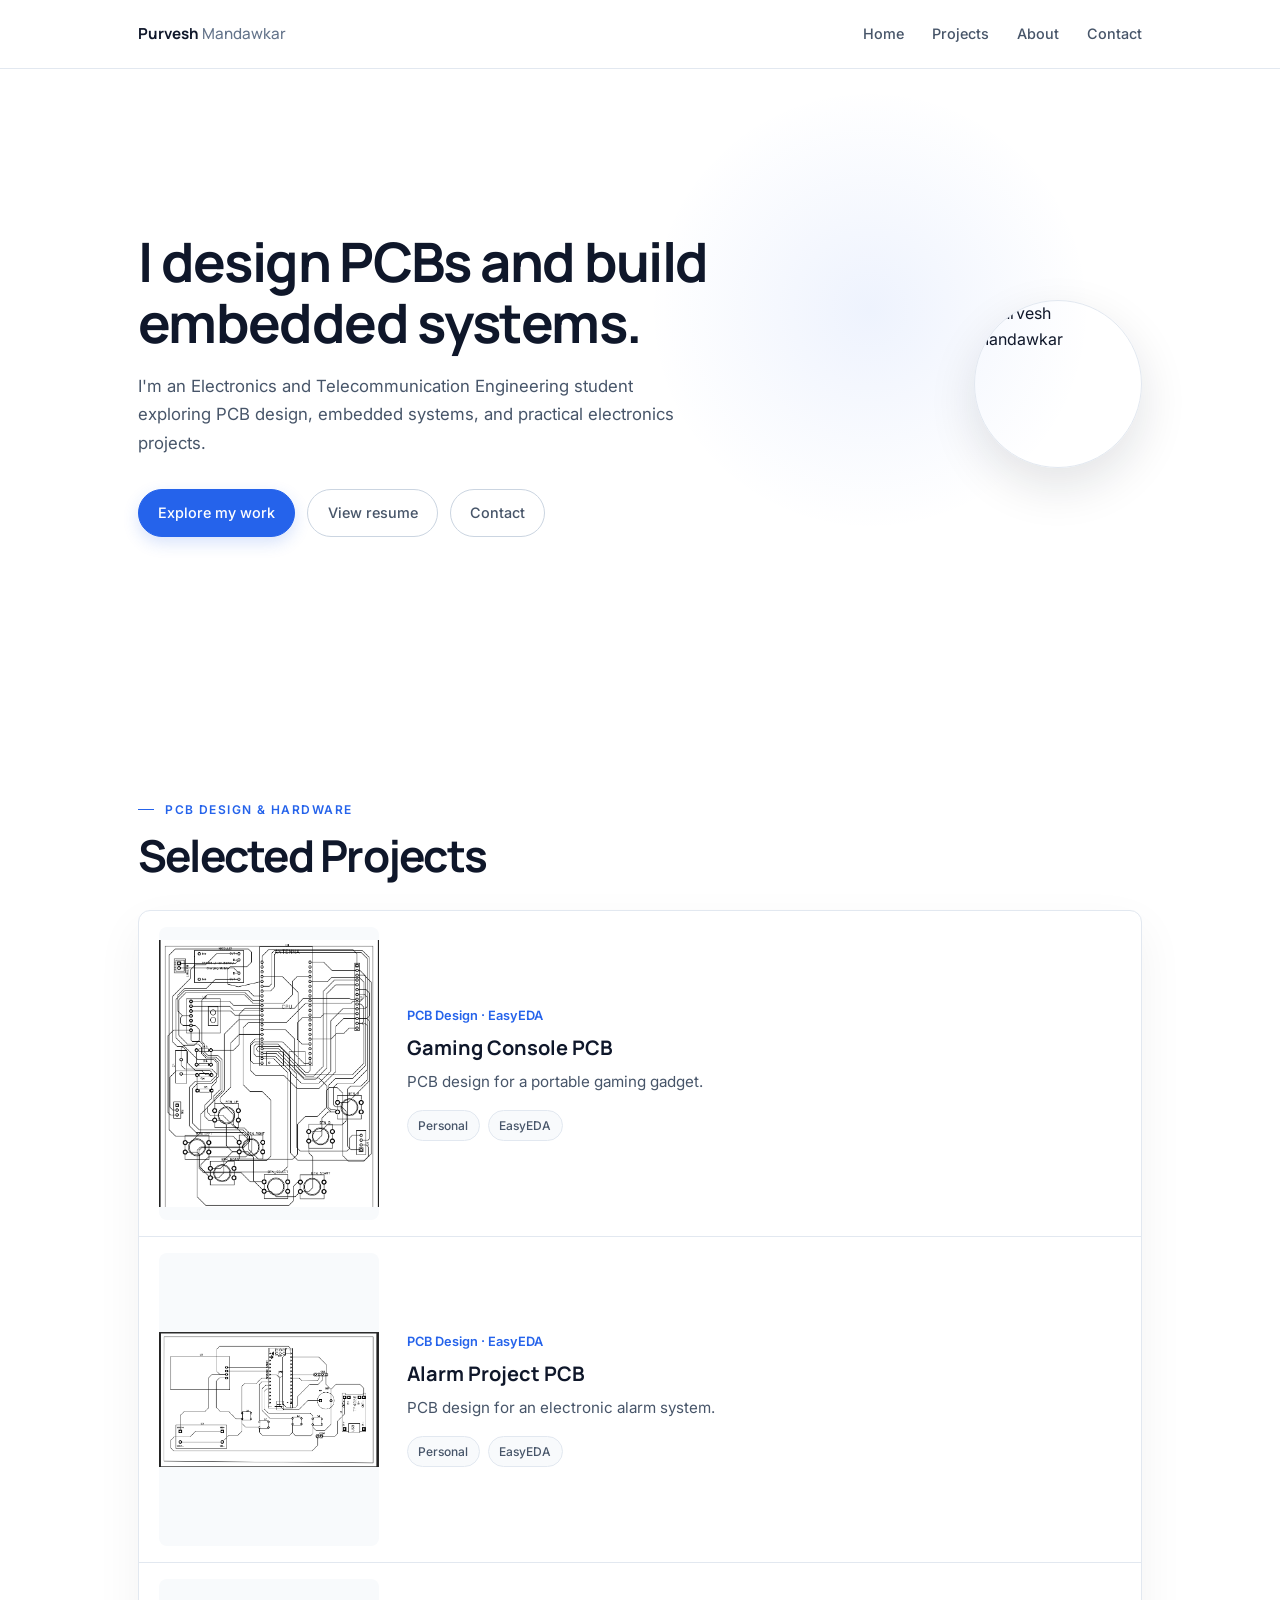
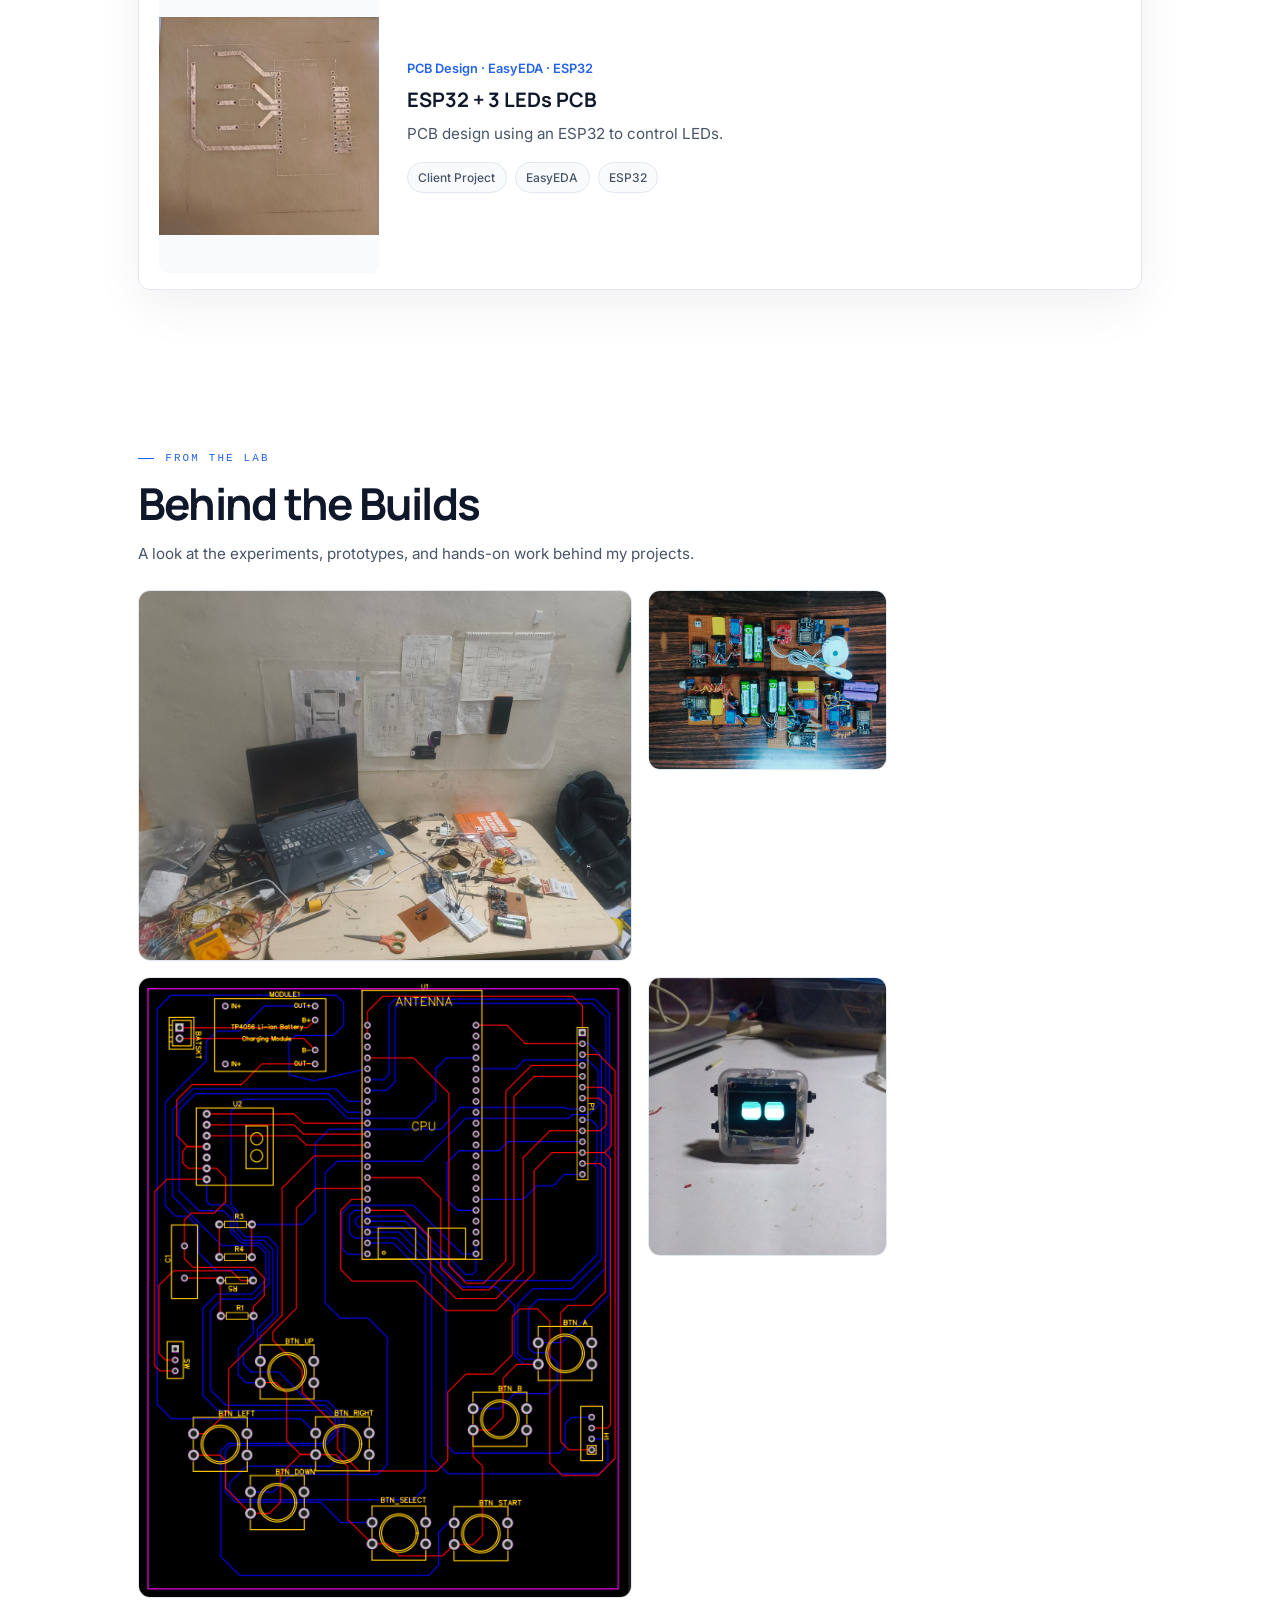
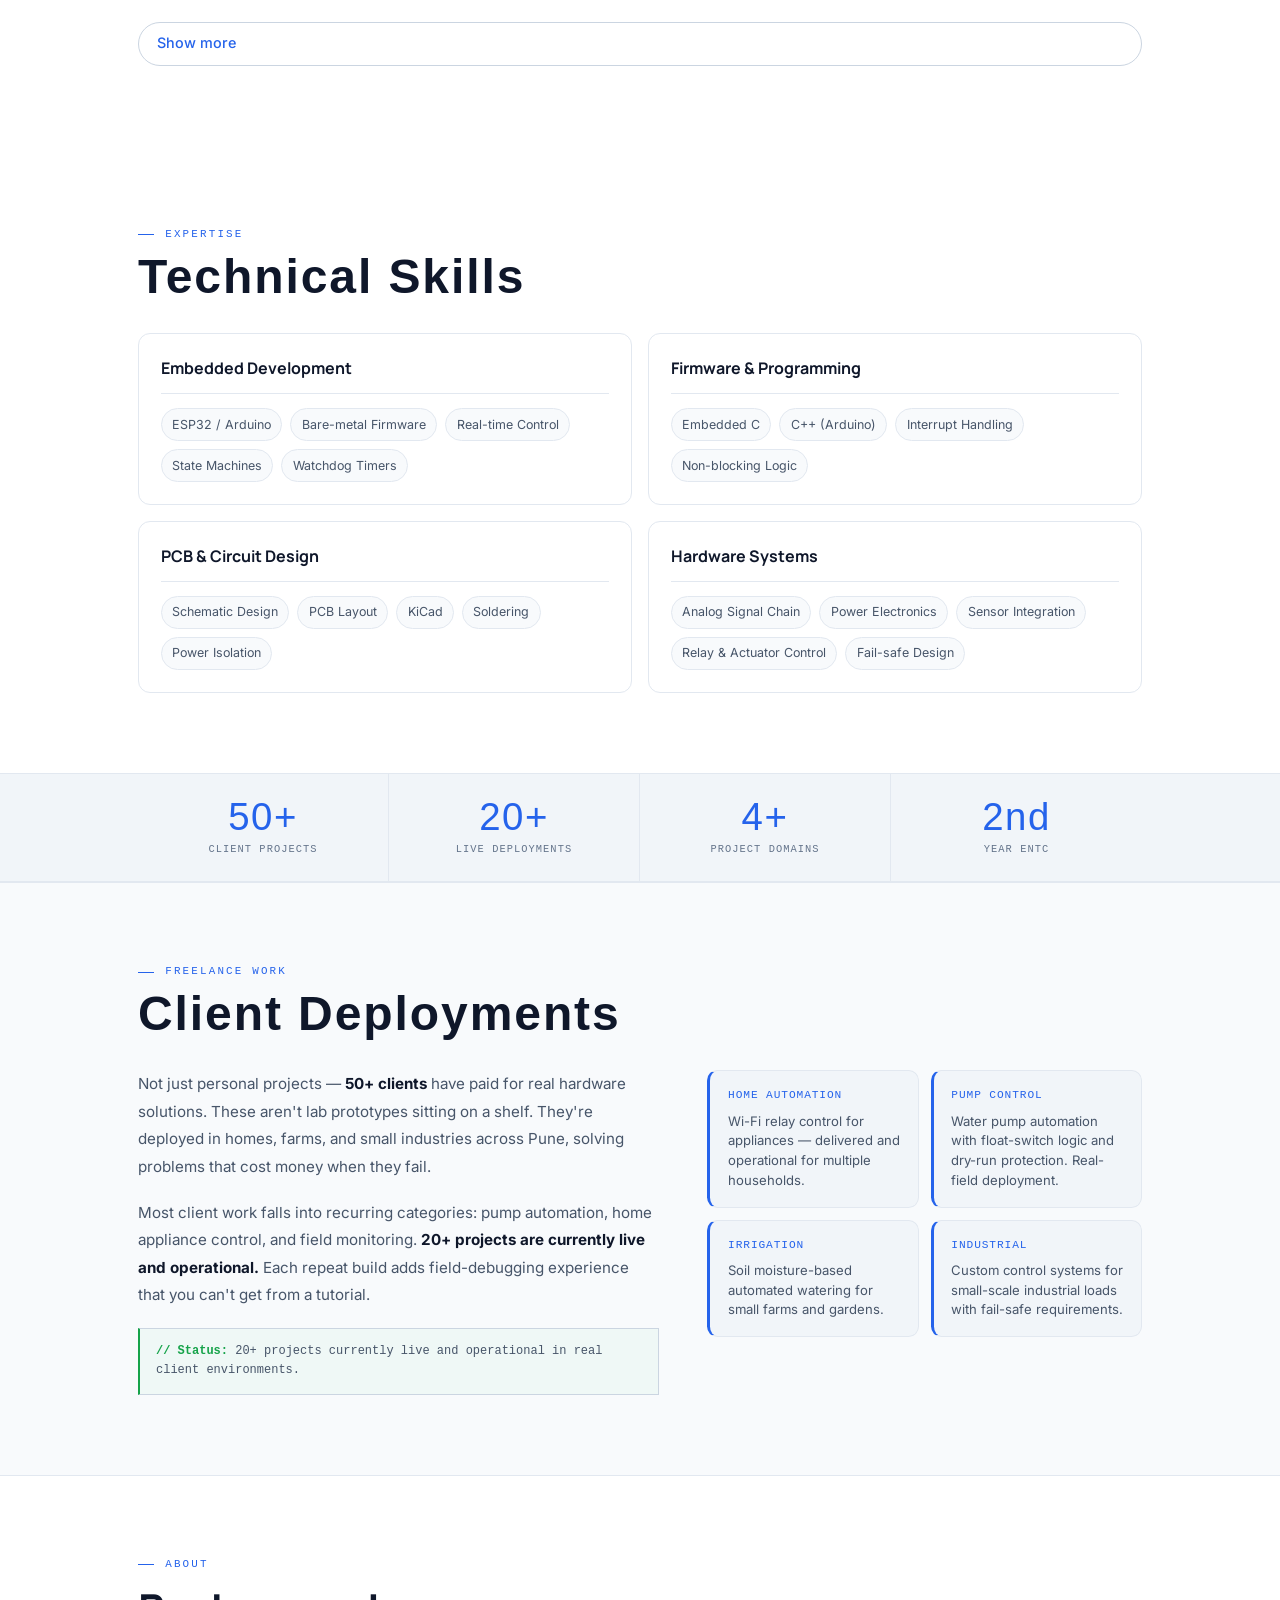
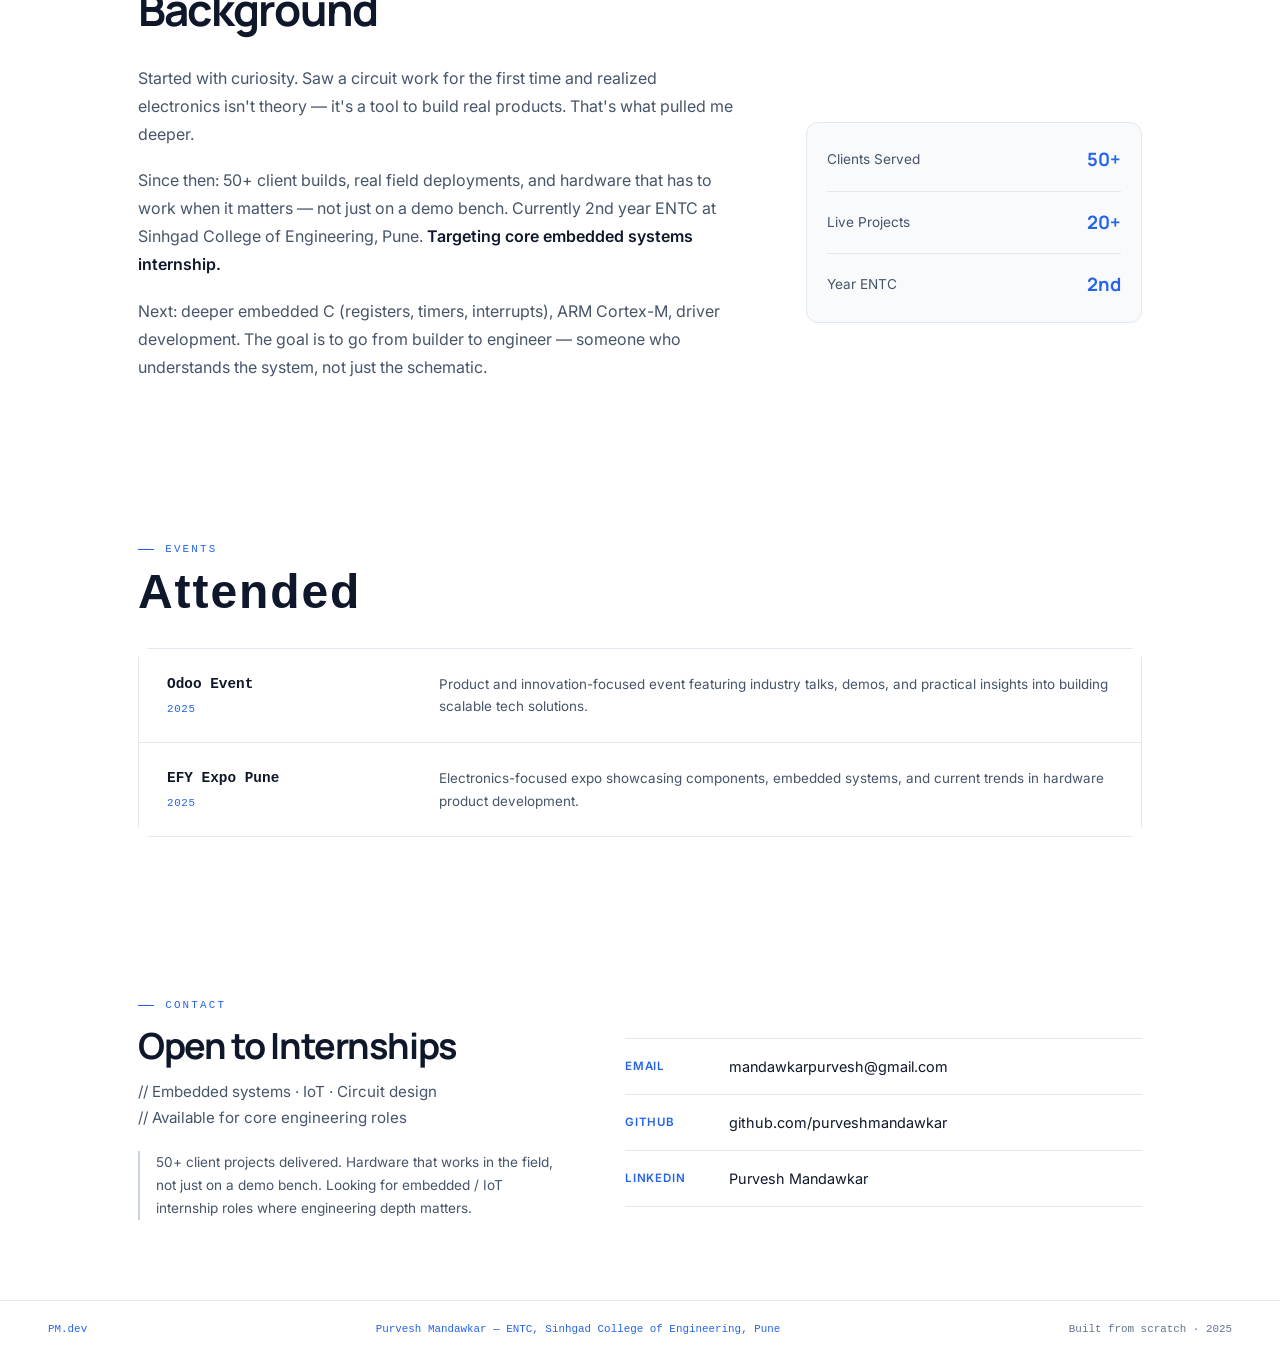
==== commit 6925fac2: "Update portfolio, gallery, and resume" ====
--- a/index.html
+++ b/index.html
@@ -5,6 +5,8 @@
   <meta name="viewport" content="width=device-width, initial-scale=1.0" />
   <title>Purvesh Mandawkar — Embedded Systems Builder, ENTC Pune</title>
   <meta name="description" content="Purvesh Mandawkar — ENTC student building real embedded systems, IoT products, and industrial control hardware. 50+ client projects delivered." />
+  <meta name="theme-color" content="#ffffff" />
+  <link rel="icon" type="image/svg+xml" href="favicon.svg" />
 
   <link rel="preconnect" href="https://fonts.googleapis.com" />
   <link rel="preconnect" href="https://fonts.gstatic.com" crossorigin />
@@ -594,6 +596,7 @@
       border: 1px solid var(--border2);
       border-radius: 999px;
       font: 500 0.9rem Inter, sans-serif;
+      text-decoration: none;
       cursor: pointer;
       transition: color 0.2s, border-color 0.2s, background 0.2s;
     }
@@ -821,12 +824,154 @@
       .lab-grid { grid-template-columns: 1fr; }
       .lab-img.is-wide { grid-column: auto; }
     }
+
+    /* Visual polish and responsive refinements */
+    header {
+      background: rgba(255, 255, 255, 0.94);
+      backdrop-filter: blur(14px);
+      -webkit-backdrop-filter: blur(14px);
+    }
+
+    nav { gap: 1.5rem; }
+    .nav-logo { flex-shrink: 0; }
+    .nav-links { min-width: 0; }
+
+    .nav-links a {
+      position: relative;
+      padding: 0.35rem 0;
+    }
+
+    .nav-links a::after {
+      position: absolute;
+      right: 0;
+      bottom: 0;
+      left: 0;
+      height: 2px;
+      background: var(--accent);
+      content: "";
+      transform: scaleX(0);
+      transform-origin: left;
+      transition: transform 0.2s ease;
+    }
+
+    .nav-links a:hover::after,
+    .nav-links a:focus-visible::after { transform: scaleX(1); }
+
+    #hero {
+      position: relative;
+      isolation: isolate;
+      min-height: min(720px, 88svh);
+      display: grid;
+      align-items: center;
+    }
+
+    #hero::before {
+      position: absolute;
+      z-index: -1;
+      top: 5rem;
+      right: max(2rem, calc((100vw - 1100px) / 2));
+      width: min(42vw, 460px);
+      aspect-ratio: 1;
+      border-radius: 50%;
+      background: radial-gradient(circle, rgba(37, 99, 235, 0.08), transparent 68%);
+      content: "";
+      pointer-events: none;
+    }
+
+    .hero-photo img {
+      box-shadow: 0 18px 48px rgba(15, 23, 42, 0.12);
+    }
+
+    .btn {
+      min-height: 44px;
+      align-items: center;
+      display: inline-flex;
+    }
+
+    .btn-primary { box-shadow: 0 6px 16px rgba(37, 99, 235, 0.18); }
+
+    .projects-list {
+      box-shadow: 0 18px 48px rgba(15, 23, 42, 0.055);
+    }
+
+    .pcb-project { transition: background 0.2s, transform 0.2s; }
+    .pcb-project:hover { transform: translateY(-2px); }
+
+    .skill-card,
+    .client-card,
+    .about-stats,
+    .events-list {
+      border-radius: 0.75rem;
+    }
+
+    .client-card {
+      border-left-width: 3px;
+      border-radius: 0.65rem;
+    }
+
+    .client-card:hover {
+      transform: translateY(-2px);
+      box-shadow: 0 10px 24px rgba(15, 23, 42, 0.06);
+    }
+
+    .lab-more-button { min-height: 44px; }
+
+    @media (max-width: 768px) {
+      nav { gap: 0.8rem; }
+      .nav-links {
+        flex: 1 1 auto;
+        justify-content: flex-end;
+      }
+
+      #hero {
+        min-height: auto;
+        display: block;
+      }
+
+      #hero::before {
+        top: 4rem;
+        right: 0;
+        width: min(80vw, 18rem);
+      }
+
+      .pcb-project:hover,
+      .client-card:hover { transform: none; }
+    }
+
+    @media (max-width: 480px) {
+      nav { gap: 0.6rem; }
+      .nav-logo { font-size: 0.82rem; }
+      .nav-links { gap: 0.65rem; }
+      .nav-links a { font-size: 0.68rem; }
+      #hero { padding-top: 6rem; }
+      .hero-actions {
+        display: grid;
+        grid-template-columns: repeat(2, minmax(0, 1fr));
+        gap: 0.6rem;
+      }
+
+      .hero-actions .btn-primary { grid-column: 1 / -1; justify-content: center; }
+      .btn { padding: 0.65rem 0.9rem; font-size: 0.82rem; }
+      .stat-item { padding: 1.15rem 0.4rem; }
+      .stat-num { font-size: 2rem; }
+      .stat-lbl { font-size: 0.58rem; }
+      .contact-row { grid-template-columns: 68px minmax(0, 1fr); gap: 0.65rem; }
+    }
+
+    @media (prefers-reduced-motion: reduce) {
+      html { scroll-behavior: auto; }
+      *, *::before, *::after {
+        animation-duration: 0.01ms !important;
+        animation-iteration-count: 1 !important;
+        transition-duration: 0.01ms !important;
+      }
+    }
   </style>
 </head>
 <body>
 
   <header>
-    <nav>
+    <nav aria-label="Main navigation">
       <a class="nav-logo" href="#hero">Purvesh <span>Mandawkar</span></a>
       <div class="nav-links">
         <a href="#hero">Home</a>
@@ -849,7 +994,7 @@
           </p>
           <div class="hero-actions">
             <a class="btn btn-primary" href="#projects">Explore my work</a>
-            <a class="btn btn-ghost" href="resume.html">View resume</a>
+            <a class="btn btn-ghost" href="resumepurvesh.dev.pdf" target="_blank" rel="noopener noreferrer">View resume</a>
             <a class="btn btn-ghost" href="#contact">Contact</a>
           </div>
         </div>
@@ -913,37 +1058,8 @@
           <div class="lab-img"><img src="images/clientproject02.jpg" alt="Hardware project photo" /></div>
           <div class="lab-img is-wide"><img src="images/circuits01.jpeg" alt="Circuit diagram" /></div>
           <div class="lab-img"><img src="images/minibot.jpg" alt="Mini Bot project" /></div>
-          <div class="lab-img" data-gallery-extra hidden><img src="images/rawimage02.jpeg" alt="Additional project photo: rawimage02" /></div>
-          <div class="lab-img" data-gallery-extra hidden><img src="images/rawimage03.jpeg" alt="Additional project photo: rawimage03" /></div>
-          <div class="lab-img" data-gallery-extra hidden><img src="images/rawimage04.jpeg" alt="Additional project photo: rawimage04" /></div>
-          <div class="lab-img" data-gallery-extra hidden><img src="images/rawimage05.jpeg" alt="Additional project photo: rawimage05" /></div>
-          <div class="lab-img" data-gallery-extra hidden><img src="images/rawimage06.jpeg" alt="Additional project photo: rawimage06" /></div>
-          <div class="lab-img" data-gallery-extra hidden><img src="images/rawimage07.jpeg" alt="Additional project photo: rawimage07" /></div>
-          <div class="lab-img" data-gallery-extra hidden><img src="images/rawimage08.jpeg" alt="Additional project photo: rawimage08" /></div>
-          <div class="lab-img is-wide" data-gallery-extra hidden><img src="images/circuits02.jpeg" alt="Circuit diagram: circuits02" /></div>
-          <div class="lab-img is-wide" data-gallery-extra hidden><img src="images/circuits03.jpeg" alt="Circuit diagram: circuits03" /></div>
-          <div class="lab-img is-wide" data-gallery-extra hidden><img src="images/circuits04.jpeg" alt="Circuit diagram: circuits04" /></div>
-          <div class="lab-img is-wide" data-gallery-extra hidden><img src="images/circuits05.jpeg" alt="Circuit diagram: circuits05" /></div>
-          <div class="lab-img" data-gallery-extra hidden><img src="images/clientproject01.jpg" alt="Client project photo: clientproject01" /></div>
-          <div class="lab-img" data-gallery-extra hidden><img src="images/clientproject03.jpg" alt="Client project photo: clientproject03" /></div>
-          <div class="lab-img" data-gallery-extra hidden><img src="images/gamingpcb.png" alt="Gaming PCB project" /></div>
-          <div class="lab-img" data-gallery-extra hidden><img src="images/alarmpcb.png" alt="Alarm PCB project" /></div>
-          <div class="lab-img" data-gallery-extra hidden><img src="images/pcb01.jpeg" alt="PCB project: pcb01" /></div>
         </div>
-        <button class="lab-more-button" type="button" aria-expanded="false" aria-controls="lab-gallery">Show more</button>
-        <script>
-          const labGallery = document.querySelector("#lab-gallery");
-          const labMoreButton = document.querySelector(".lab-more-button");
-
-          labMoreButton.addEventListener("click", () => {
-            const expanded = labMoreButton.getAttribute("aria-expanded") !== "true";
-            labGallery.querySelectorAll("[data-gallery-extra]").forEach((image) => {
-              image.hidden = !expanded;
-            });
-            labMoreButton.setAttribute("aria-expanded", String(expanded));
-            labMoreButton.textContent = expanded ? "Show less" : "Show more";
-          });
-        </script>
+        <a class="lab-more-button" href="gallery.html" target="_blank" rel="noopener noreferrer">Show more</a>
       </div>
     </section>
 
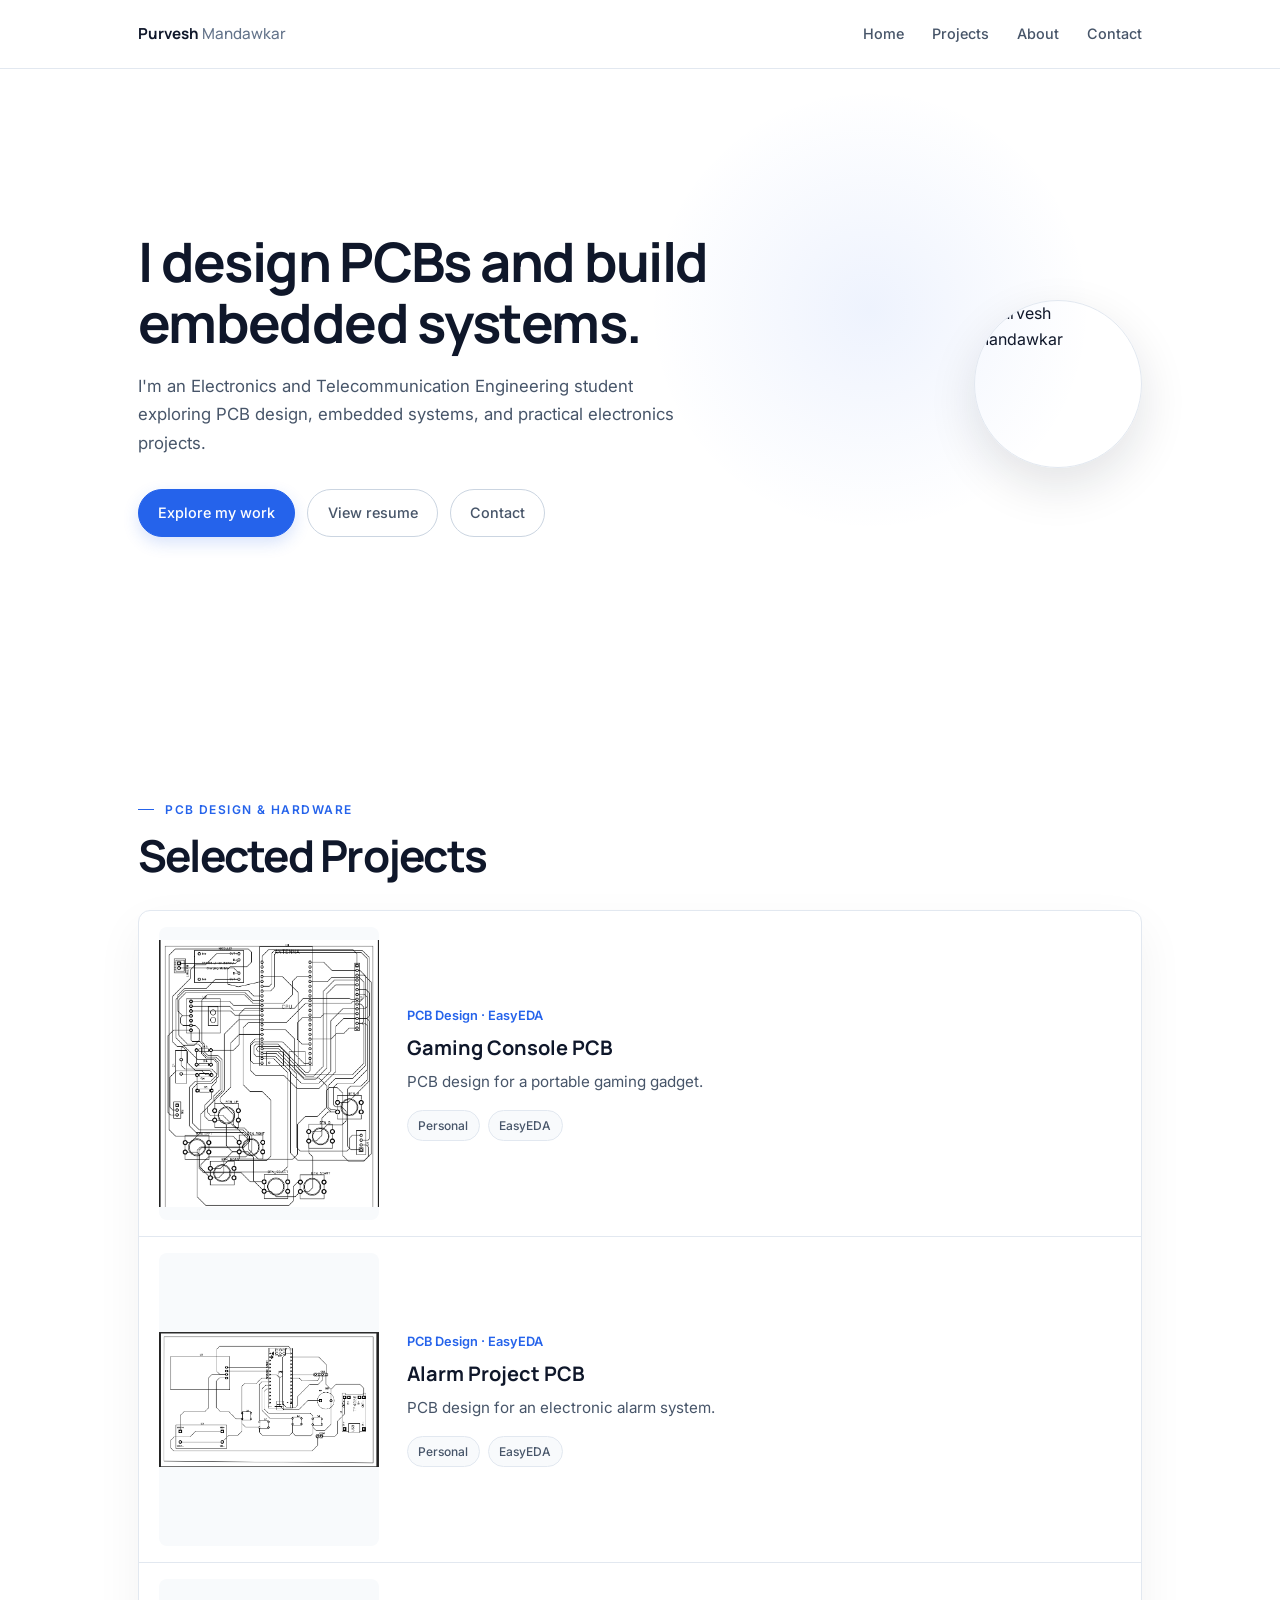
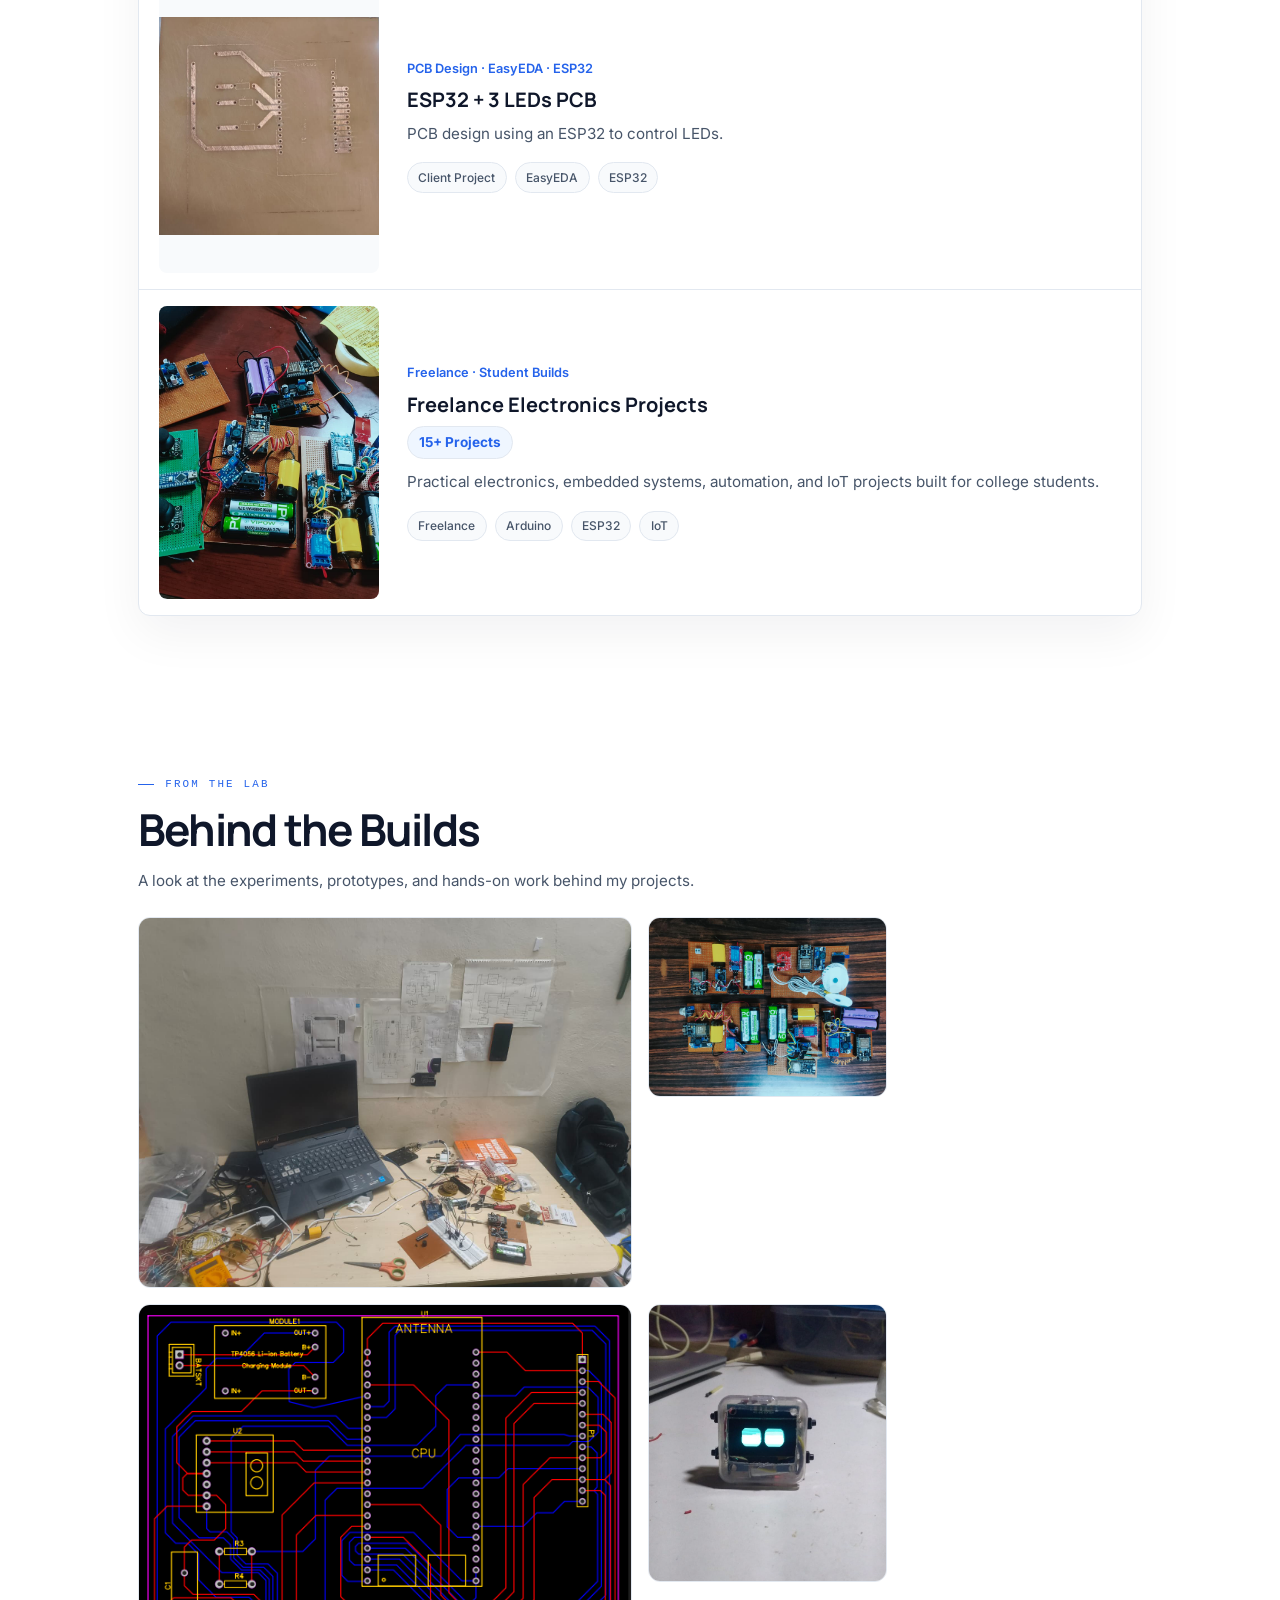
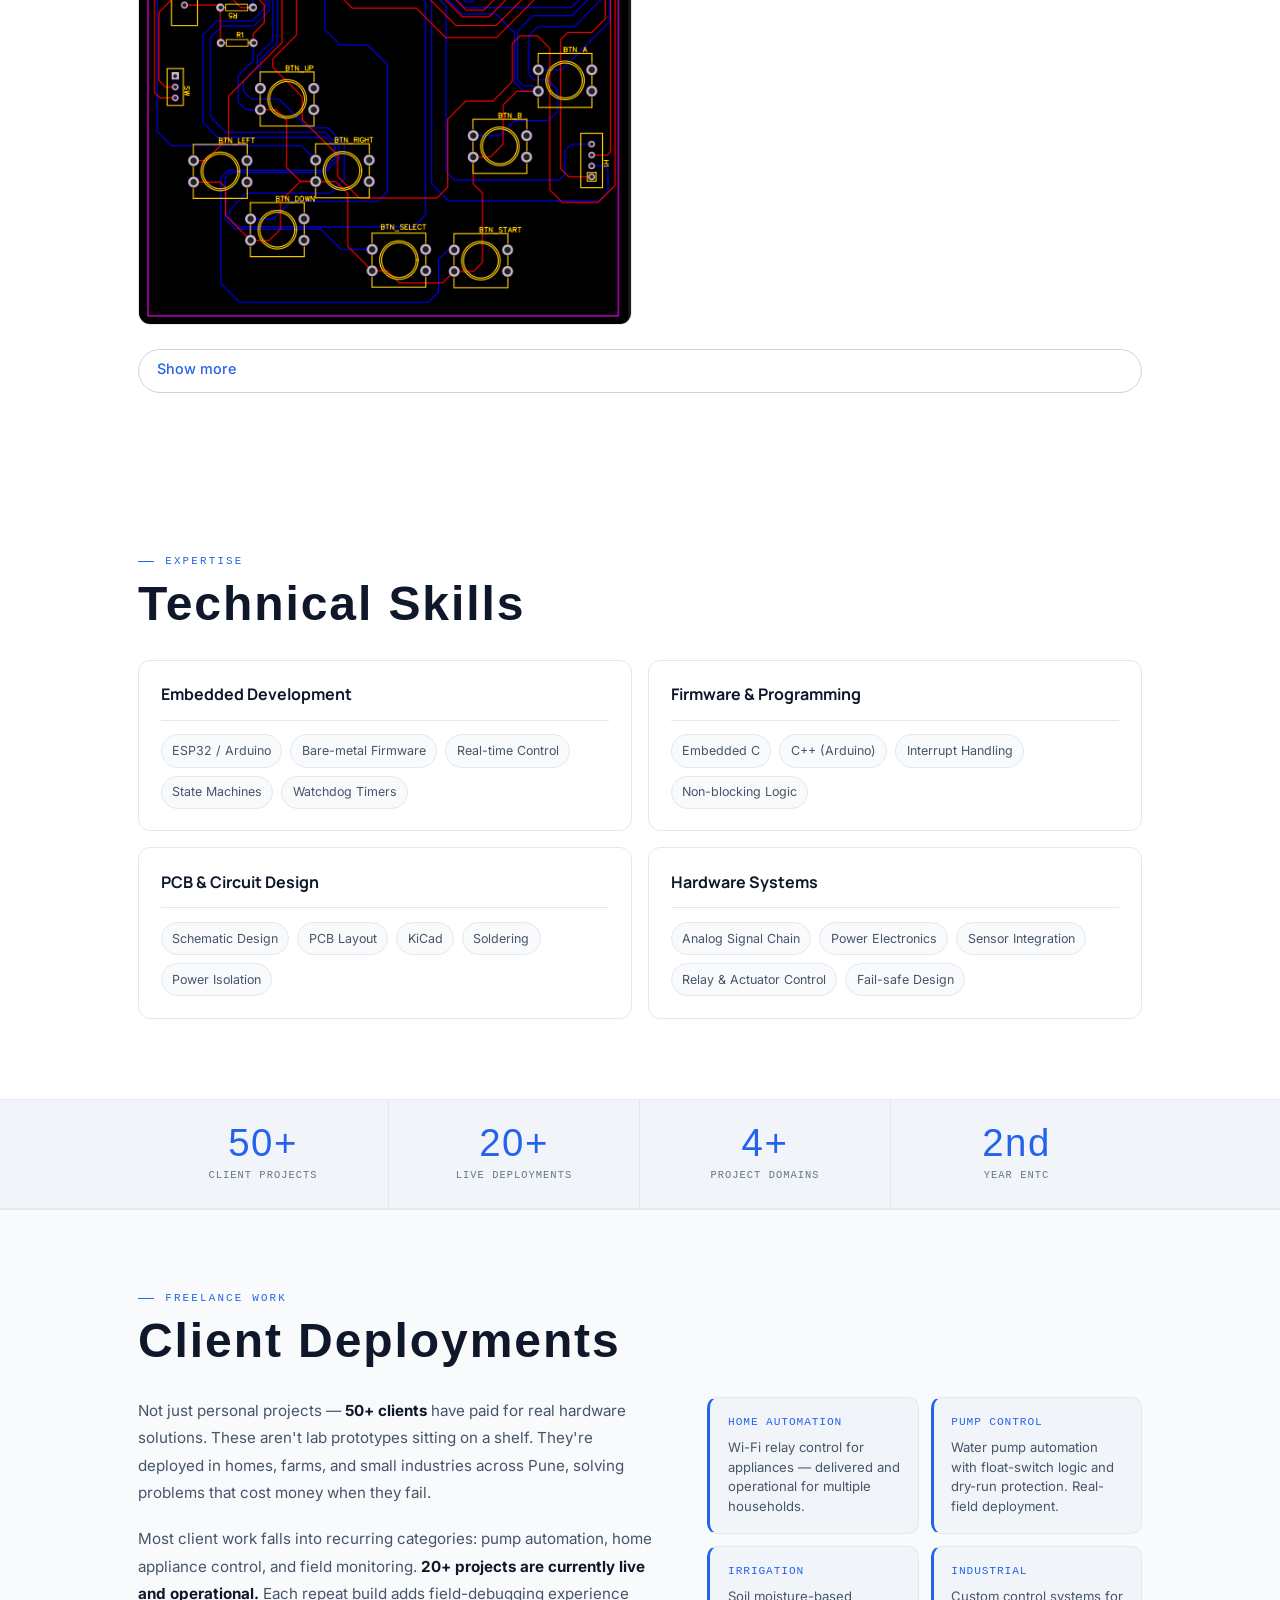
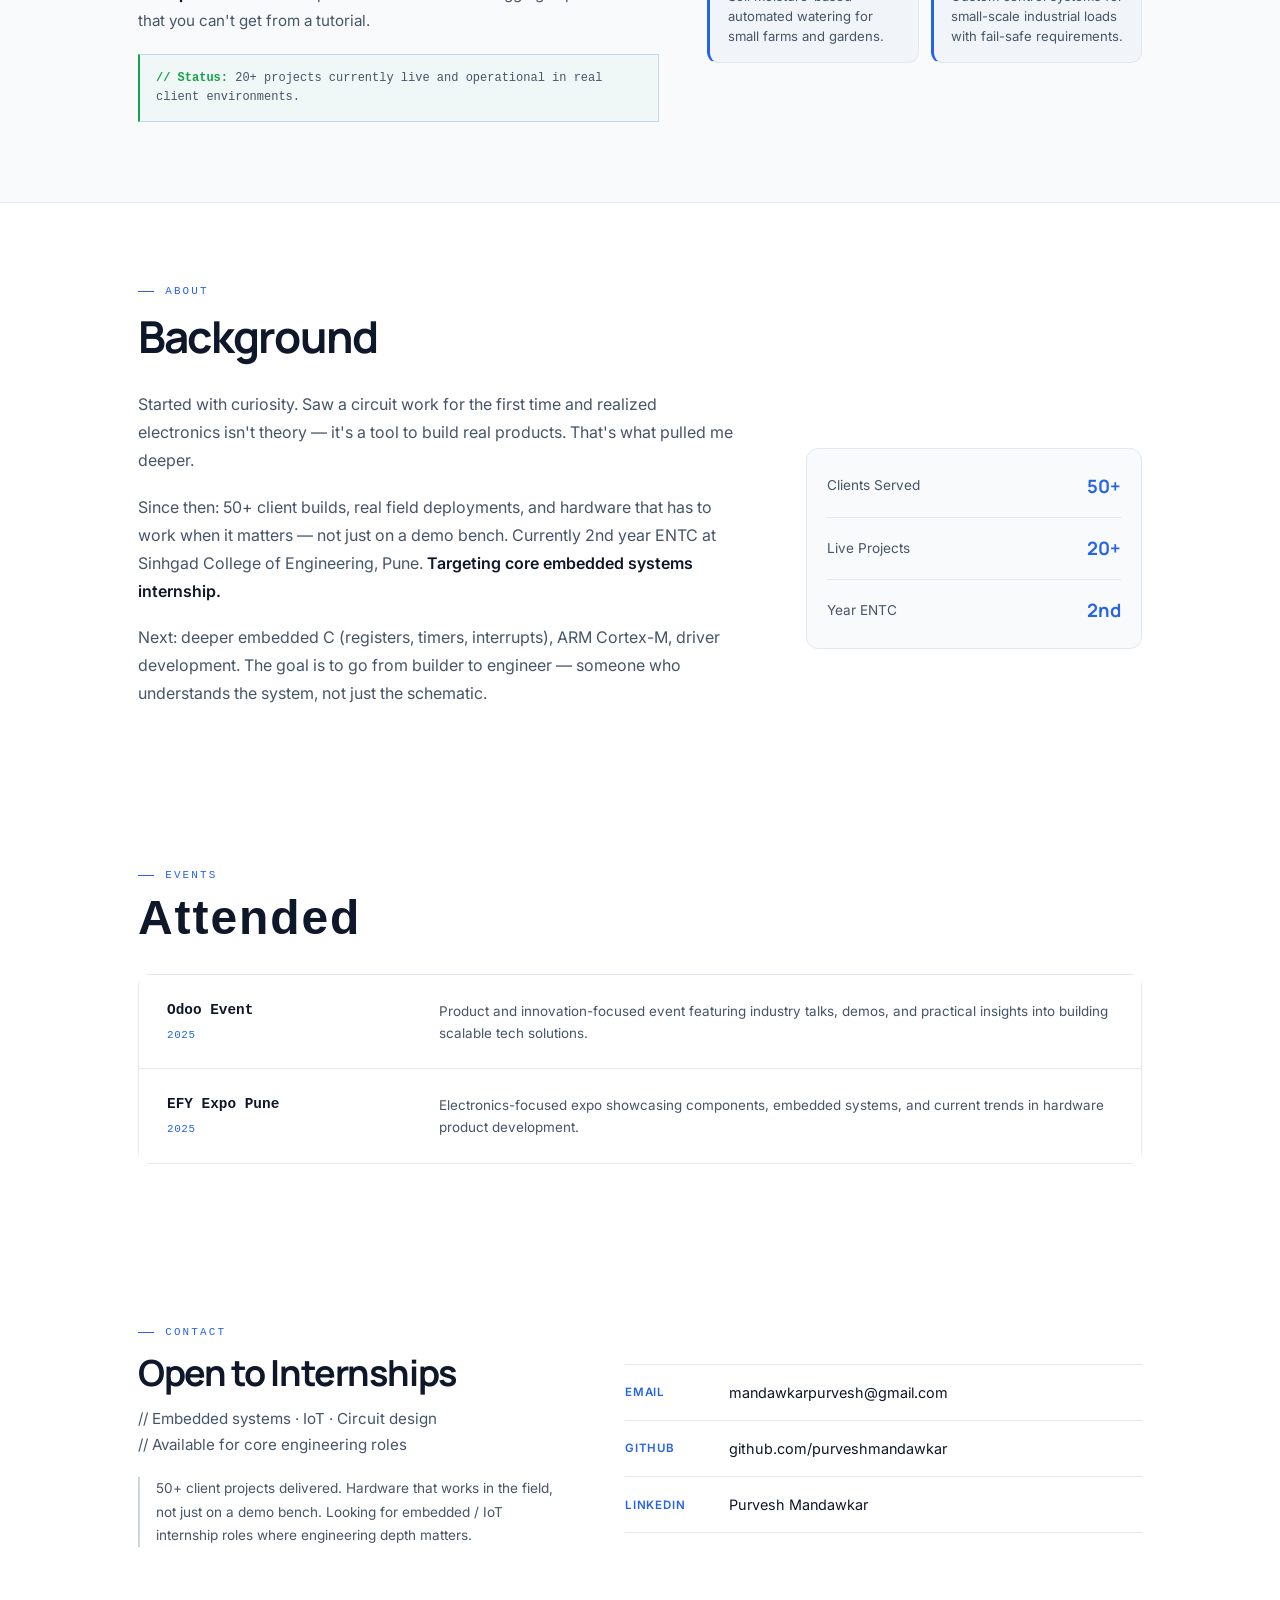
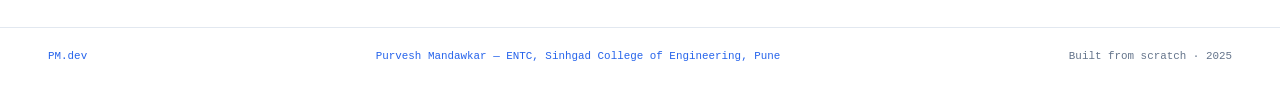
==== commit 1c172889: "Refine homepage spacing and responsive layout" ====
--- a/index.html
+++ b/index.html
@@ -376,6 +376,8 @@
       border-radius: 0.5rem;
     }
 
+    .pcb-project-image.is-collage { object-fit: cover; }
+
     .pcb-project-subtitle {
       color: var(--accent);
       font-size: 0.8rem;
@@ -390,6 +392,18 @@
       line-height: 1.35;
       color: var(--text);
       margin-bottom: 0.5rem;
+    }
+
+    .pcb-project-highlight {
+      display: inline-block;
+      margin-bottom: 0.65rem;
+      padding: 0.3rem 0.7rem;
+      color: var(--accent);
+      background: #eff6ff;
+      border: 1px solid var(--border);
+      border-radius: 999px;
+      font-size: 0.85rem;
+      font-weight: 700;
     }
 
     .pcb-project-desc {
@@ -956,6 +970,23 @@
       .stat-num { font-size: 2rem; }
       .stat-lbl { font-size: 0.58rem; }
       .contact-row { grid-template-columns: 68px minmax(0, 1fr); gap: 0.65rem; }
+    }
+
+    @media (max-width: 560px) {
+      nav {
+        flex-wrap: wrap;
+        justify-content: space-between;
+        gap: 0.35rem 1rem;
+      }
+
+      .nav-links {
+        flex: 1 1 100%;
+        justify-content: space-between;
+        gap: 0.6rem;
+        overflow: visible;
+      }
+
+      .hero-photo { width: 112px; height: 112px; }
     }
 
     @media (prefers-reduced-motion: reduce) {
@@ -1040,6 +1071,18 @@
               <p class="pcb-project-desc">PCB design using an ESP32 to control LEDs.</p>
               <ul class="pcb-project-tags">
                 <li>Client Project</li><li>EasyEDA</li><li>ESP32</li>
+              </ul>
+            </div>
+          </article>
+          <article class="pcb-project">
+            <img class="pcb-project-image is-collage" src="images/allprojects.jpg" alt="Multiple electronics and embedded systems projects" />
+            <div>
+              <p class="pcb-project-subtitle">Freelance · Student Builds</p>
+              <h3 class="pcb-project-title">Freelance Electronics Projects</h3>
+              <p class="pcb-project-highlight">15+ Projects</p>
+              <p class="pcb-project-desc">Practical electronics, embedded systems, automation, and IoT projects built for college students.</p>
+              <ul class="pcb-project-tags">
+                <li>Freelance</li><li>Arduino</li><li>ESP32</li><li>IoT</li>
               </ul>
             </div>
           </article>
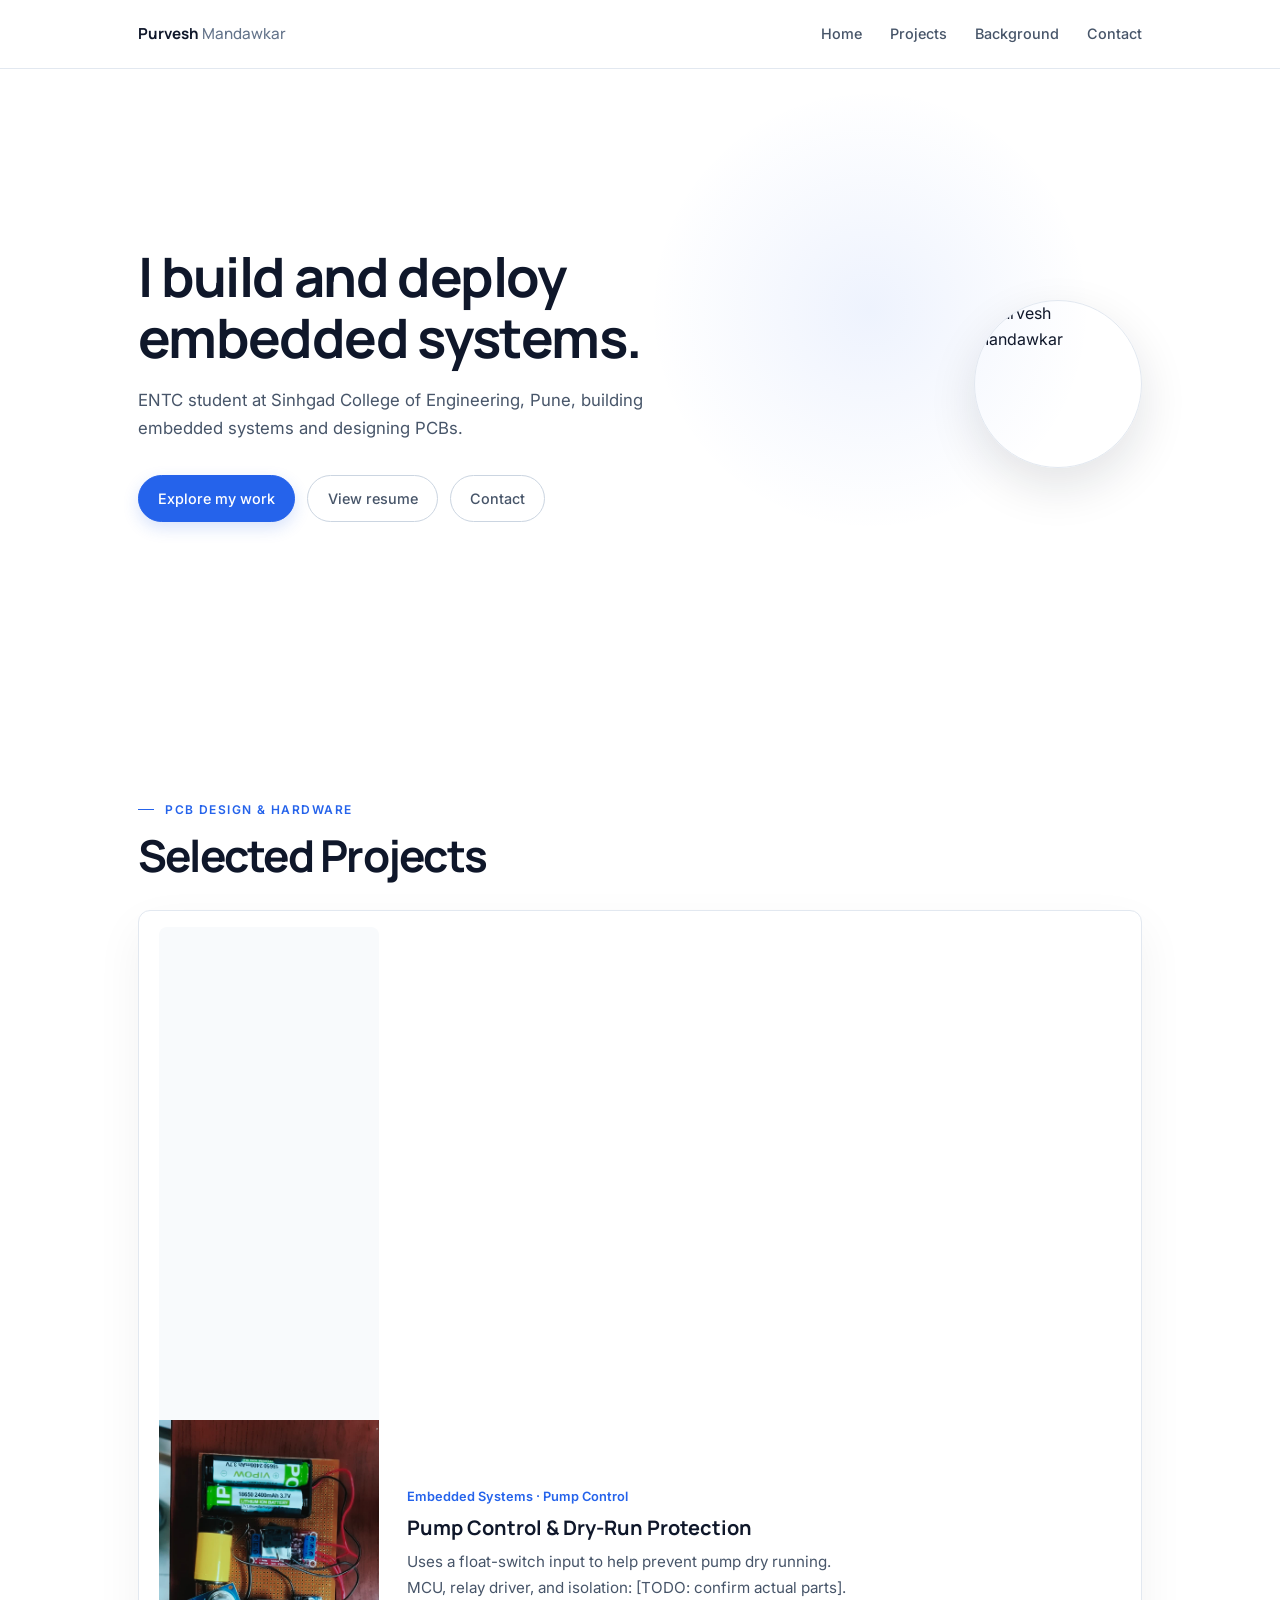
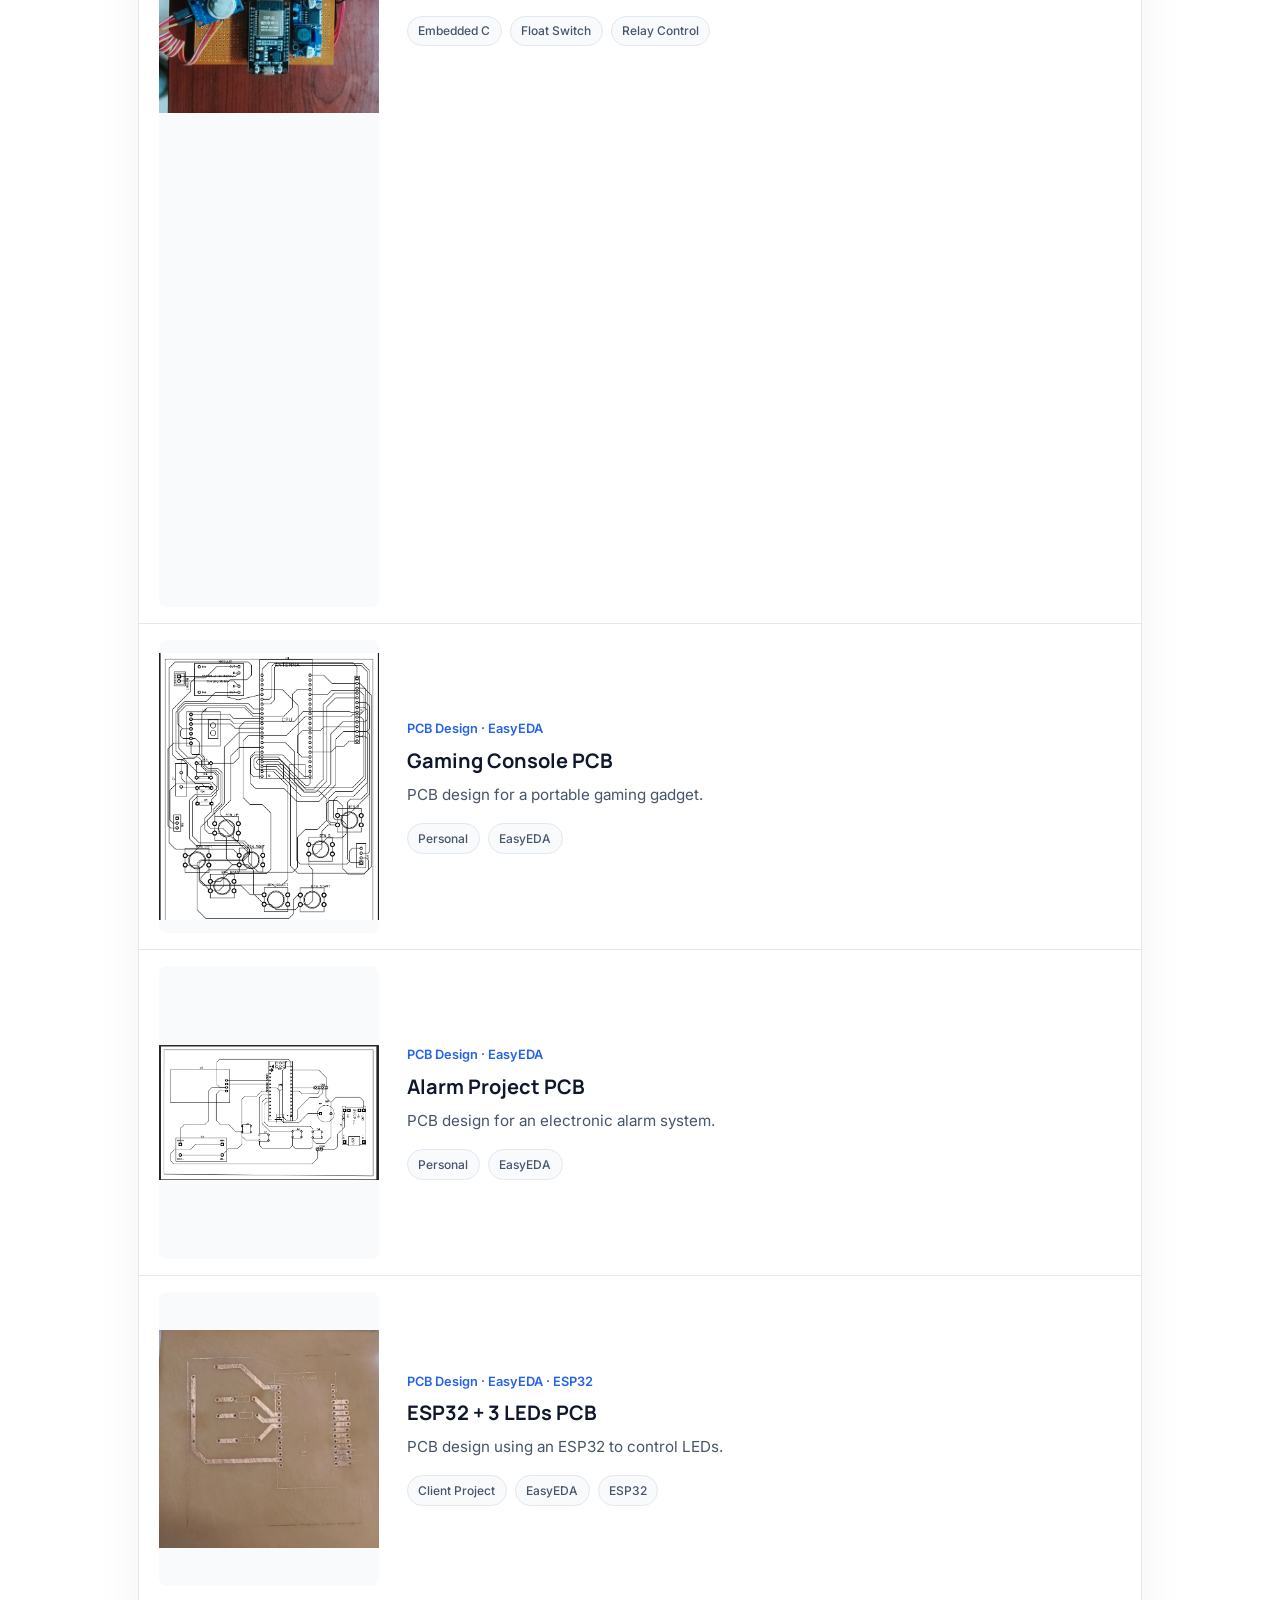
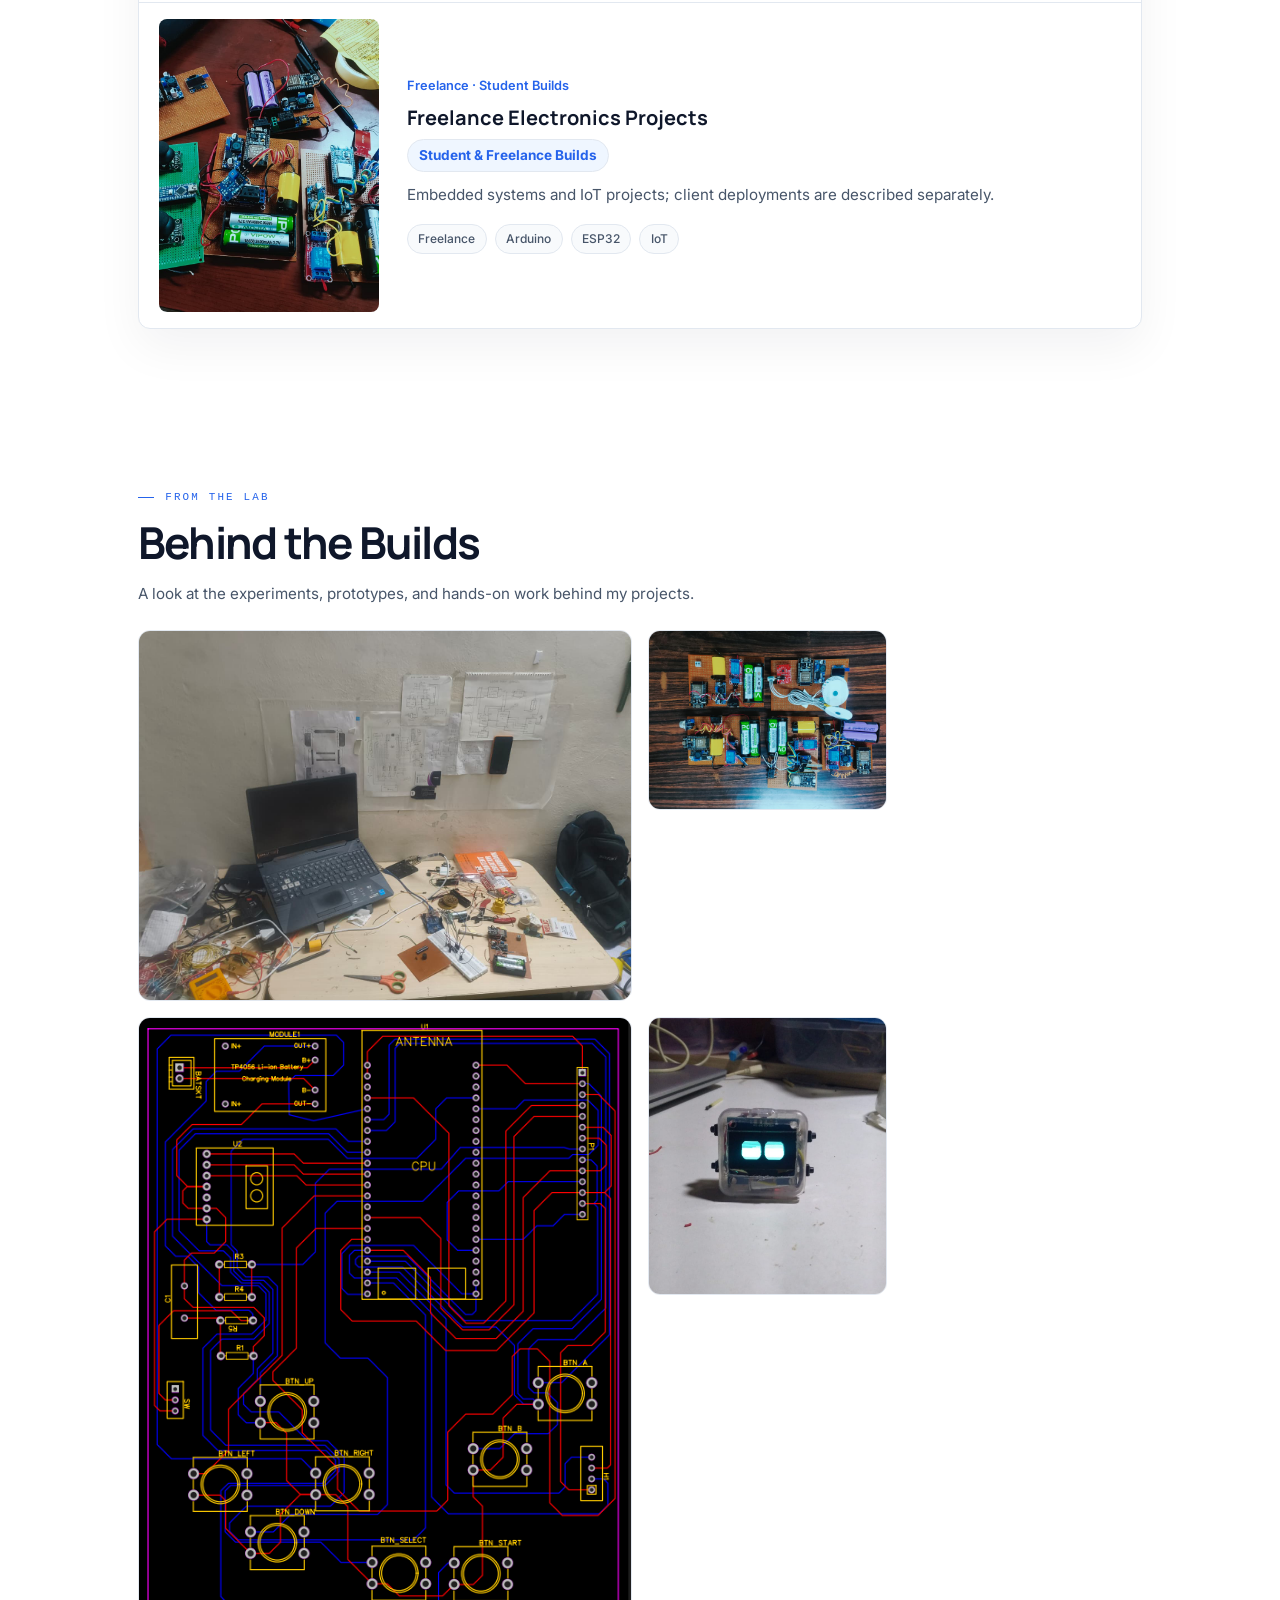
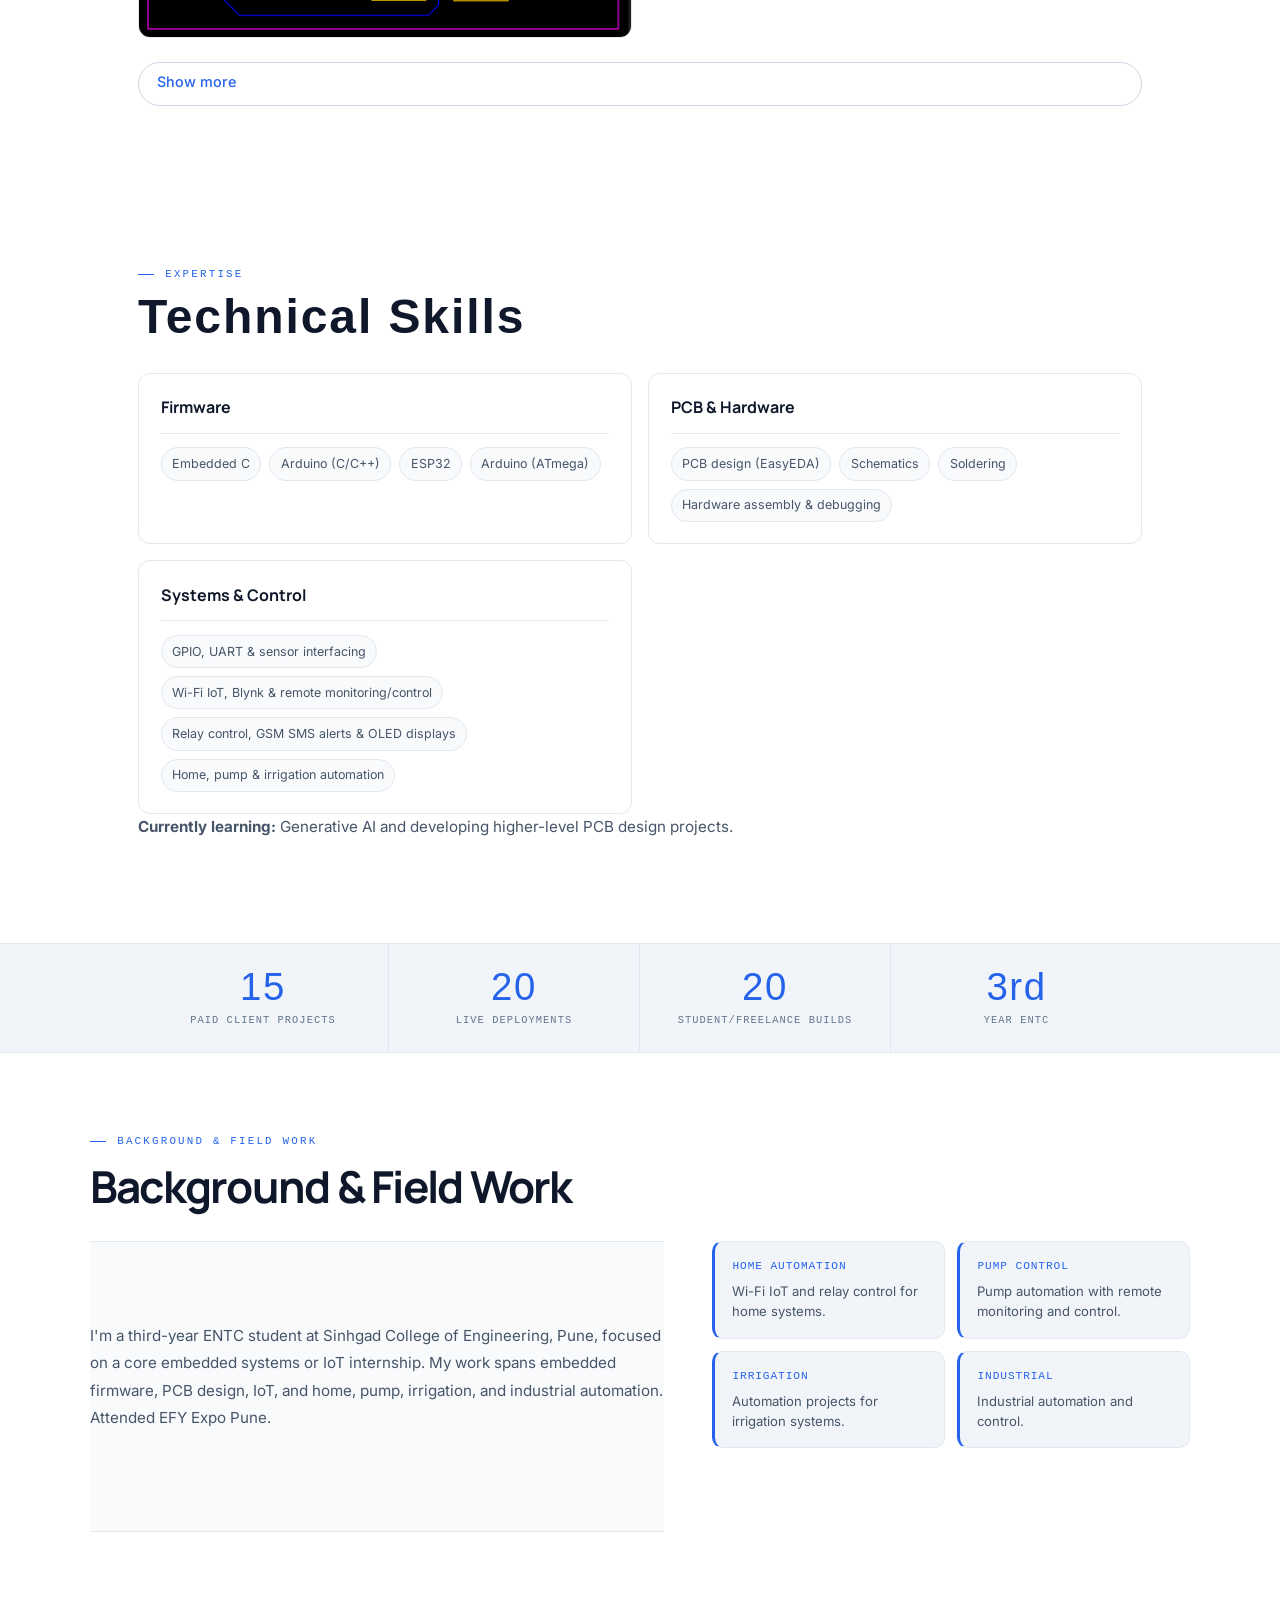
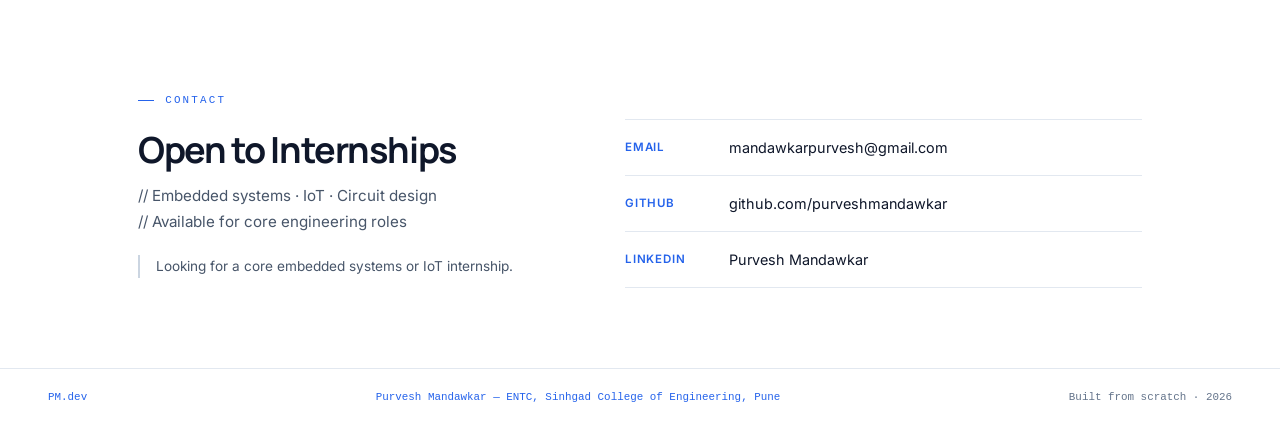
==== commit 209561ee: "Add individual project case study pages" ====
--- a/index.html
+++ b/index.html
@@ -3,8 +3,12 @@
 <head>
   <meta charset="UTF-8" />
   <meta name="viewport" content="width=device-width, initial-scale=1.0" />
-  <title>Purvesh Mandawkar — Embedded Systems Builder, ENTC Pune</title>
-  <meta name="description" content="Purvesh Mandawkar — ENTC student building real embedded systems, IoT products, and industrial control hardware. 50+ client projects delivered." />
+  <title>Purvesh Mandawkar — I build and deploy embedded systems.</title>
+  <meta name="description" content="ENTC student at Sinhgad College of Engineering, Pune, building embedded systems and designing PCBs." />
+  <meta property="og:title" content="Purvesh Mandawkar — I build and deploy embedded systems." />
+  <meta property="og:description" content="ENTC student at Sinhgad College of Engineering, Pune, building embedded systems and designing PCBs." />
+  <meta property="og:image" content="https://purvesh.dev/images/profile.png" />
+  <link rel="canonical" href="https://purvesh.dev/" />
   <meta name="theme-color" content="#ffffff" />
   <link rel="icon" type="image/svg+xml" href="favicon.svg" />
 
@@ -359,12 +363,21 @@
       align-items: center;
       gap: 1.75rem;
       padding: 1rem 1.25rem;
+      color: inherit;
+      text-decoration: none;
       transition: background 0.2s;
     }
 
     .pcb-project + .pcb-project { border-top: 1px solid var(--border); }
 
     .pcb-project:hover { background: var(--bg2); }
+
+    .pcb-project:focus-visible {
+      position: relative;
+      z-index: 1;
+      outline: 3px solid var(--accent);
+      outline-offset: -3px;
+    }
 
     .pcb-project-image {
       width: 100%;
@@ -1007,7 +1020,7 @@
       <div class="nav-links">
         <a href="#hero">Home</a>
         <a href="#projects">Projects</a>
-        <a href="#about">About</a>
+        <a href="#background">Background</a>
         <a href="#contact">Contact</a>
       </div>
     </nav>
@@ -1019,13 +1032,13 @@
     <section id="hero">
       <div class="hero-inner">
         <div class="hero-content">
-          <h1>I design PCBs and build embedded systems.</h1>
+          <h1>I build and deploy embedded systems.</h1>
           <p class="hero-desc">
-            I'm an Electronics and Telecommunication Engineering student exploring PCB design, embedded systems, and practical electronics projects.
+            ENTC student at Sinhgad College of Engineering, Pune, building embedded systems and designing PCBs.
           </p>
           <div class="hero-actions">
             <a class="btn btn-primary" href="#projects">Explore my work</a>
-            <a class="btn btn-ghost" href="resumepurvesh.dev.pdf" target="_blank" rel="noopener noreferrer">View resume</a>
+            <a class="btn btn-ghost" href="Purvesh_Mandawkar_Resume.pdf" target="_blank" rel="noopener noreferrer">View resume</a>
             <a class="btn btn-ghost" href="#contact">Contact</a>
           </div>
         </div>
@@ -1041,7 +1054,18 @@
         <p class="sec-label projects-eyebrow">PCB DESIGN &amp; HARDWARE</p>
         <h2 class="sec-title">Selected Projects</h2>
         <div class="projects-list">
-          <article class="pcb-project">
+          <a class="pcb-project" href="case-study-pump-control.html" aria-label="Pump Control and Dry-Run Protection case study">
+            <img class="pcb-project-image" src="images/clientproject01.jpg" alt="Pump-control prototype with ESP32, relay module, float-switch sensor, and wiring" width="960" height="1280" />
+            <div>
+              <p class="pcb-project-subtitle">Embedded Systems · Pump Control</p>
+              <h3 class="pcb-project-title">Pump Control &amp; Dry-Run Protection</h3>
+              <p class="pcb-project-desc">Uses a float-switch input to help prevent pump dry running.<br />MCU, relay driver, and isolation: [TODO: confirm actual parts].</p>
+              <ul class="pcb-project-tags">
+                <li>Embedded C</li><li>Float Switch</li><li>Relay Control</li>
+              </ul>
+            </div>
+          </a>
+          <a class="pcb-project" href="project-gaming-console.html" aria-label="Gaming Console PCB project article">
             <img class="pcb-project-image" src="images/gamingpcbbanner.png" alt="Gaming Console PCB" />
             <div>
               <p class="pcb-project-subtitle">PCB Design · EasyEDA</p>
@@ -1051,8 +1075,8 @@
                 <li>Personal</li><li>EasyEDA</li>
               </ul>
             </div>
-          </article>
-          <article class="pcb-project">
+          </a>
+          <a class="pcb-project" href="project-alarm-pcb.html" aria-label="Alarm Project PCB project article">
             <img class="pcb-project-image" src="images/alarmpcb.png" alt="Alarm Project PCB" />
             <div>
               <p class="pcb-project-subtitle">PCB Design · EasyEDA</p>
@@ -1062,8 +1086,8 @@
                 <li>Personal</li><li>EasyEDA</li>
               </ul>
             </div>
-          </article>
-          <article class="pcb-project">
+          </a>
+          <a class="pcb-project" href="project-esp32-leds.html" aria-label="ESP32 + 3 LEDs PCB project article">
             <img class="pcb-project-image" src="images/pcb01.jpeg" alt="ESP32 + 3 LEDs PCB" />
             <div>
               <p class="pcb-project-subtitle">PCB Design · EasyEDA · ESP32</p>
@@ -1073,19 +1097,19 @@
                 <li>Client Project</li><li>EasyEDA</li><li>ESP32</li>
               </ul>
             </div>
-          </article>
-          <article class="pcb-project">
+          </a>
+          <a class="pcb-project" href="project-freelance.html" aria-label="Freelance Electronics Projects article">
             <img class="pcb-project-image is-collage" src="images/allprojects.jpg" alt="Multiple electronics and embedded systems projects" />
             <div>
               <p class="pcb-project-subtitle">Freelance · Student Builds</p>
               <h3 class="pcb-project-title">Freelance Electronics Projects</h3>
-              <p class="pcb-project-highlight">15+ Projects</p>
-              <p class="pcb-project-desc">Practical electronics, embedded systems, automation, and IoT projects built for college students.</p>
+              <p class="pcb-project-highlight">Student &amp; Freelance Builds</p>
+              <p class="pcb-project-desc">Embedded systems and IoT projects; client deployments are described separately.</p>
               <ul class="pcb-project-tags">
                 <li>Freelance</li><li>Arduino</li><li>ESP32</li><li>IoT</li>
               </ul>
             </div>
-          </article>
+          </a>
         </div>
       </div>
     </section>
@@ -1113,45 +1137,34 @@
         <h2 class="sec-title">Technical Skills</h2>
         <div class="skills-grid">
           <article class="skill-card">
-            <div class="skill-cat">Embedded Development</div>
+            <div class="skill-cat">Firmware</div>
             <ul class="skill-tags">
-              <li>ESP32 / Arduino</li>
-              <li>Bare-metal Firmware</li>
-              <li>Real-time Control</li>
-              <li>State Machines</li>
-              <li>Watchdog Timers</li>
+              <li>Embedded C</li>
+              <li>Arduino (C/C++)</li>
+              <li>ESP32</li>
+              <li>Arduino (ATmega)</li>
             </ul>
           </article>
           <article class="skill-card">
-            <div class="skill-cat">Firmware &amp; Programming</div>
+            <div class="skill-cat">PCB &amp; Hardware</div>
             <ul class="skill-tags">
-              <li>Embedded C</li>
-              <li>C++ (Arduino)</li>
-              <li>Interrupt Handling</li>
-              <li>Non-blocking Logic</li>
+              <li>PCB design (EasyEDA)</li>
+              <li>Schematics</li>
+              <li>Soldering</li>
+              <li>Hardware assembly &amp; debugging</li>
             </ul>
           </article>
           <article class="skill-card">
-            <div class="skill-cat">PCB &amp; Circuit Design</div>
+            <div class="skill-cat">Systems &amp; Control</div>
             <ul class="skill-tags">
-              <li>Schematic Design</li>
-              <li>PCB Layout</li>
-              <li>KiCad</li>
-              <li>Soldering</li>
-              <li>Power Isolation</li>
-            </ul>
-          </article>
-          <article class="skill-card">
-            <div class="skill-cat">Hardware Systems</div>
-            <ul class="skill-tags">
-              <li>Analog Signal Chain</li>
-              <li>Power Electronics</li>
-              <li>Sensor Integration</li>
-              <li>Relay &amp; Actuator Control</li>
-              <li>Fail-safe Design</li>
+              <li>GPIO, UART &amp; sensor interfacing</li>
+              <li>Wi-Fi IoT, Blynk &amp; remote monitoring/control</li>
+              <li>Relay control, GSM SMS alerts &amp; OLED displays</li>
+              <li>Home, pump &amp; irrigation automation</li>
             </ul>
           </article>
         </div>
+        <p class="lab-sub"><strong>Currently learning:</strong> Generative AI and developing higher-level PCB design projects.</p>
       </div>
     </section>
 
@@ -1159,128 +1172,54 @@
     <div class="stats-bar">
       <div class="stats-inner">
         <div class="stat-item">
-          <div class="stat-num">50+</div>
-          <div class="stat-lbl">Client Projects</div>
+          <div class="stat-num">15</div>
+          <div class="stat-lbl">Paid Client Projects</div>
         </div>
         <div class="stat-item">
-          <div class="stat-num">20+</div>
+          <div class="stat-num">20</div>
           <div class="stat-lbl">Live Deployments</div>
         </div>
         <div class="stat-item">
-          <div class="stat-num">4+</div>
-          <div class="stat-lbl">Project Domains</div>
+          <div class="stat-num">20</div>
+          <div class="stat-lbl">Student/Freelance Builds</div>
         </div>
         <div class="stat-item">
-          <div class="stat-num">2nd</div>
+          <div class="stat-num">3rd</div>
           <div class="stat-lbl">Year ENTC</div>
         </div>
       </div>
     </div>
 
-    <!-- ── FREELANCE ── -->
-    <section id="freelance">
-      <div class="wrap">
-        <p class="sec-label">Freelance Work</p>
-        <h2 class="sec-title">Client Deployments</h2>
+    <!-- ── BACKGROUND & FIELD WORK ── -->
+    <section id="background">
+      <div class="wrap" id="about">
+        <p class="sec-label">Background &amp; Field Work</p>
+        <h2 class="sec-title">Background &amp; Field Work</h2>
         <div class="freelance-inner">
-          <div class="freelance-text">
+          <div class="freelance-text" id="freelance">
             <p>
-              Not just personal projects — <strong>50+ clients</strong> have paid for real hardware solutions.
-              These aren't lab prototypes sitting on a shelf. They're deployed in homes, farms, and small industries
-              across Pune, solving problems that cost money when they fail.
+              I'm a third-year ENTC student at Sinhgad College of Engineering, Pune, focused on a core embedded systems or IoT internship. My work spans embedded firmware, PCB design, IoT, and home, pump, irrigation, and industrial automation. Attended EFY Expo Pune.
             </p>
-            <p>
-              Most client work falls into recurring categories: pump automation, home appliance control,
-              and field monitoring. <strong>20+ projects are currently live and operational.</strong>
-              Each repeat build adds field-debugging experience that you can't get from a tutorial.
-            </p>
-            <div class="freelance-note">
-              <strong>// Status:</strong> 20+ projects currently live and operational in real client environments.
-            </div>
           </div>
           <div class="client-grid">
             <div class="client-card">
               <div class="client-type">Home Automation</div>
-              <div class="client-desc">Wi-Fi relay control for appliances — delivered and operational for multiple households.</div>
+              <div class="client-desc">Wi-Fi IoT and relay control for home systems.</div>
             </div>
             <div class="client-card">
               <div class="client-type">Pump Control</div>
-              <div class="client-desc">Water pump automation with float-switch logic and dry-run protection. Real-field deployment.</div>
+              <div class="client-desc">Pump automation with remote monitoring and control.</div>
             </div>
             <div class="client-card">
               <div class="client-type">Irrigation</div>
-              <div class="client-desc">Soil moisture-based automated watering for small farms and gardens.</div>
+              <div class="client-desc">Automation projects for irrigation systems.</div>
             </div>
             <div class="client-card">
               <div class="client-type">Industrial</div>
-              <div class="client-desc">Custom control systems for small-scale industrial loads with fail-safe requirements.</div>
+              <div class="client-desc">Industrial automation and control.</div>
             </div>
           </div>
         </div>
-      </div>
-    </section>
-
-    <!-- ── ABOUT ── -->
-    <section id="about">
-      <div class="wrap">
-        <p class="sec-label">About</p>
-        <h2 class="sec-title">Background</h2>
-        <div class="about-layout">
-          <div class="about-text">
-            <p>
-              Started with curiosity. Saw a circuit work for the first time and realized electronics
-              isn't theory — it's a tool to build real products. That's what pulled me deeper.
-            </p>
-            <p>
-              Since then: 50+ client builds, real field deployments, and hardware that has to work
-              when it matters — not just on a demo bench. Currently 2nd year ENTC at Sinhgad College of
-              Engineering, Pune. <strong>Targeting core embedded systems internship.</strong>
-            </p>
-            <p>
-              Next: deeper embedded C (registers, timers, interrupts), ARM Cortex-M, driver development.
-              The goal is to go from builder to engineer — someone who understands the system,
-              not just the schematic.
-            </p>
-          </div>
-          <div class="about-stats">
-            <div class="astat">
-              <div class="astat-num">50+</div>
-              <div class="astat-lbl">Clients Served</div>
-            </div>
-            <div class="astat">
-              <div class="astat-num">20+</div>
-              <div class="astat-lbl">Live Projects</div>
-            </div>
-            <div class="astat">
-              <div class="astat-num">2nd</div>
-              <div class="astat-lbl">Year ENTC</div>
-            </div>
-          </div>
-        </div>
-      </div>
-    </section>
-
-    <!-- ── EVENTS ── -->
-    <section id="events">
-      <div class="wrap">
-        <p class="sec-label">Events</p>
-        <h2 class="sec-title">Attended</h2>
-        <ul class="events-list">
-          <li class="event-card">
-            <div class="event-head">
-              <div class="event-name">Odoo Event</div>
-              <div class="event-year">2025</div>
-            </div>
-            <p class="event-desc">Product and innovation-focused event featuring industry talks, demos, and practical insights into building scalable tech solutions.</p>
-          </li>
-          <li class="event-card">
-            <div class="event-head">
-              <div class="event-name">EFY Expo Pune</div>
-              <div class="event-year">2025</div>
-            </div>
-            <p class="event-desc">Electronics-focused expo showcasing components, embedded systems, and current trends in hardware product development.</p>
-          </li>
-        </ul>
       </div>
     </section>
 
@@ -1296,8 +1235,7 @@
               // Available for core engineering roles
             </p>
             <div class="contact-note">
-              50+ client projects delivered. Hardware that works in the field, not just on a demo bench.
-              Looking for embedded / IoT internship roles where engineering depth matters.
+              Looking for a core embedded systems or IoT internship.
             </div>
           </div>
           <div class="contact-list">
@@ -1307,11 +1245,11 @@
             </div>
             <div class="contact-row">
               <span class="contact-label">GitHub</span>
-              <a class="contact-link" href="https://github.com/purveshmandawkar" target="_blank">github.com/purveshmandawkar</a>
+              <a class="contact-link" href="https://github.com/purveshmandawkar" target="_blank" rel="noopener noreferrer">github.com/purveshmandawkar</a>
             </div>
             <div class="contact-row">
               <span class="contact-label">LinkedIn</span>
-              <a class="contact-link" href="https://www.linkedin.com/in/purvesh-mandawkar-790a9a1aa/" target="_blank">Purvesh Mandawkar</a>
+              <a class="contact-link" href="https://www.linkedin.com/in/purvesh-mandawkar-790a9a1aa/" target="_blank" rel="noopener noreferrer">Purvesh Mandawkar</a>
             </div>
           </div>
         </div>
@@ -1323,7 +1261,7 @@
   <footer>
     <span>PM.dev</span>
     <span>Purvesh Mandawkar — ENTC, Sinhgad College of Engineering, Pune</span>
-    <span style="color:var(--muted)">Built from scratch · 2025</span>
+    <span style="color:var(--muted)">Built from scratch · 2026</span>
   </footer>
 
 </body>
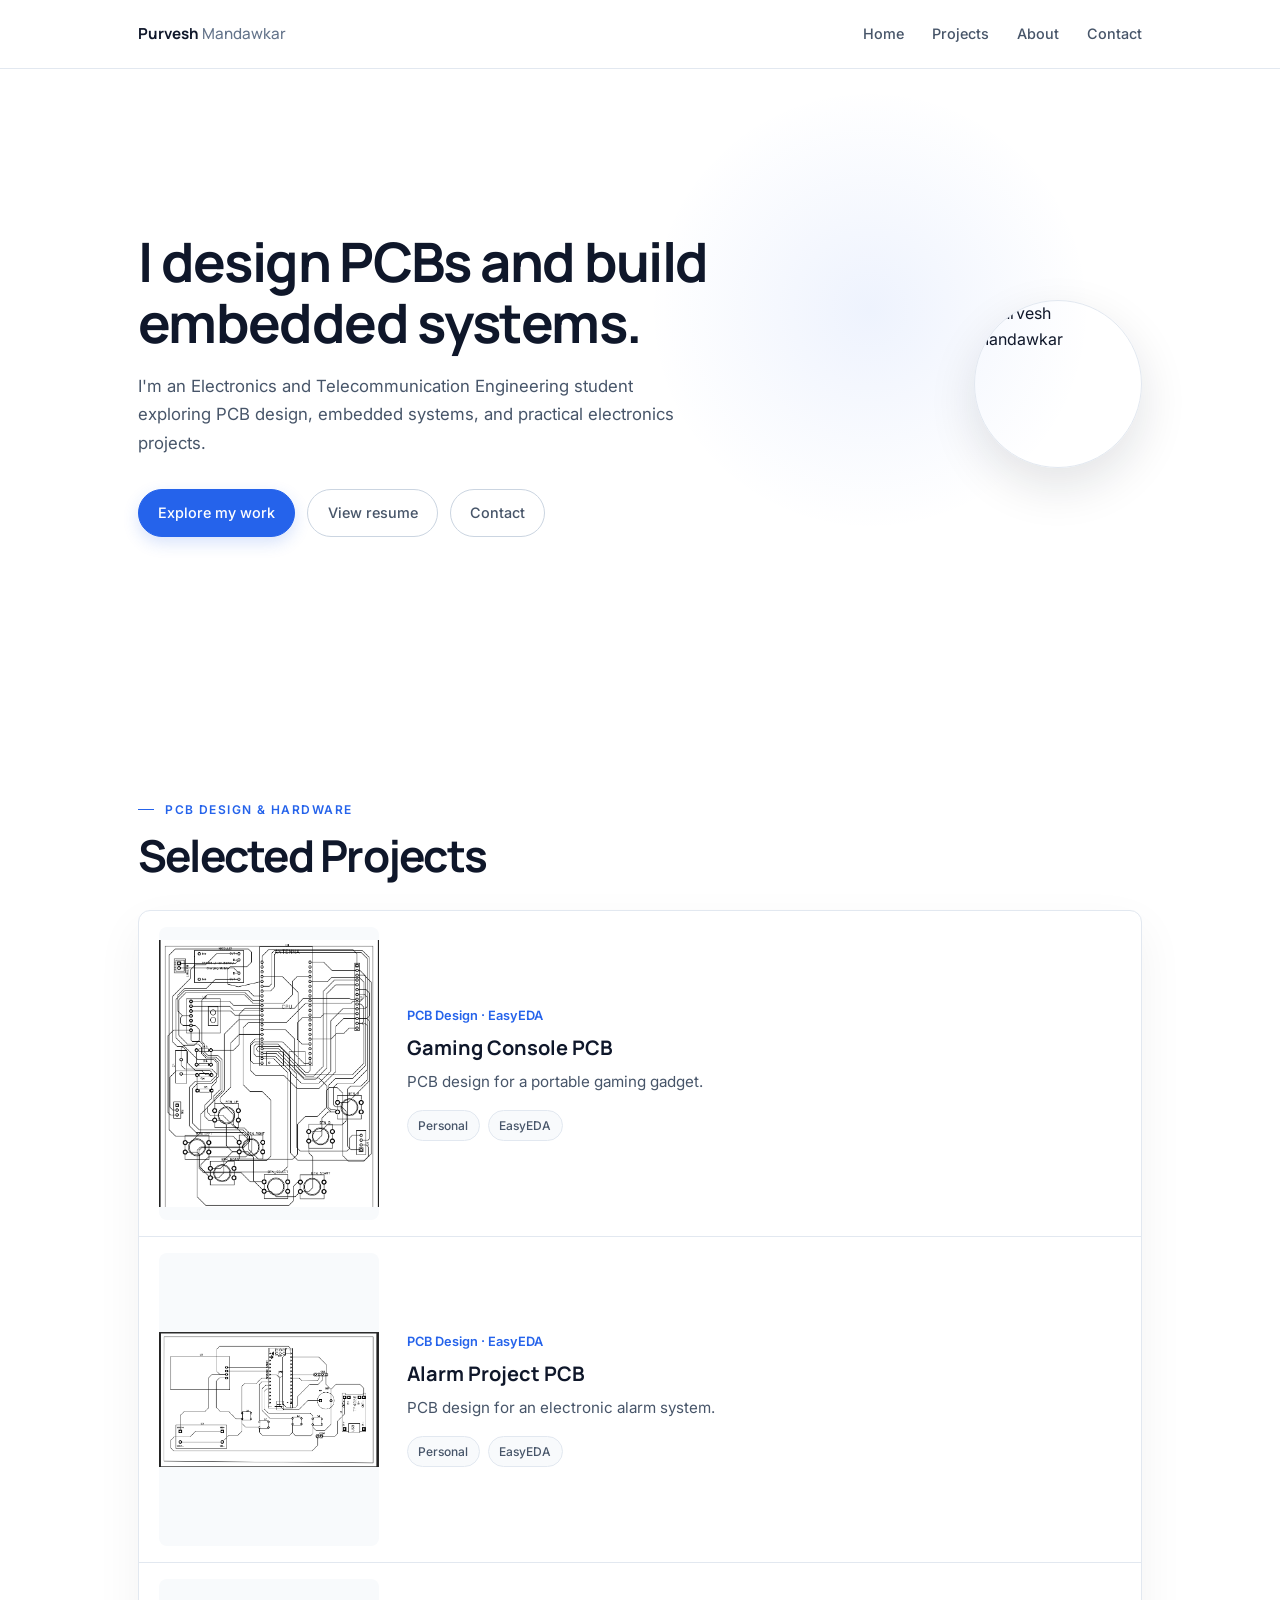
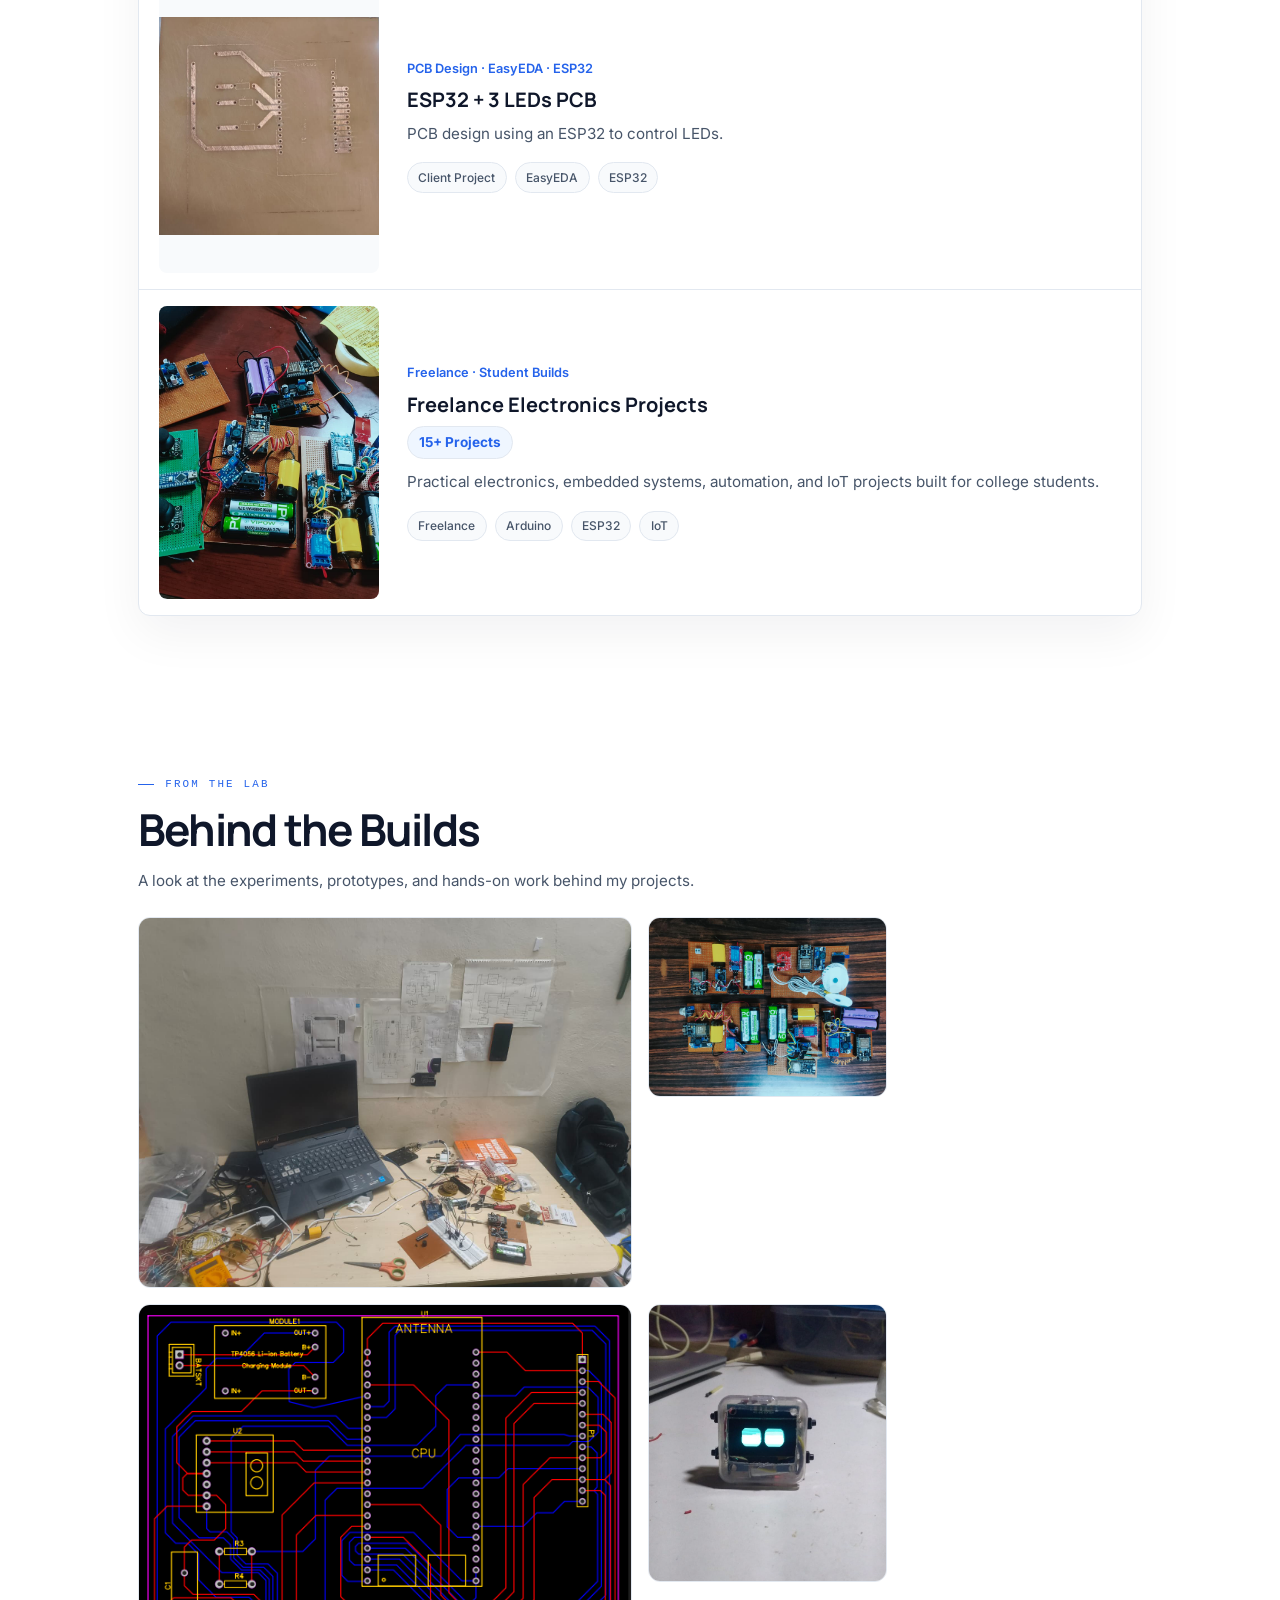
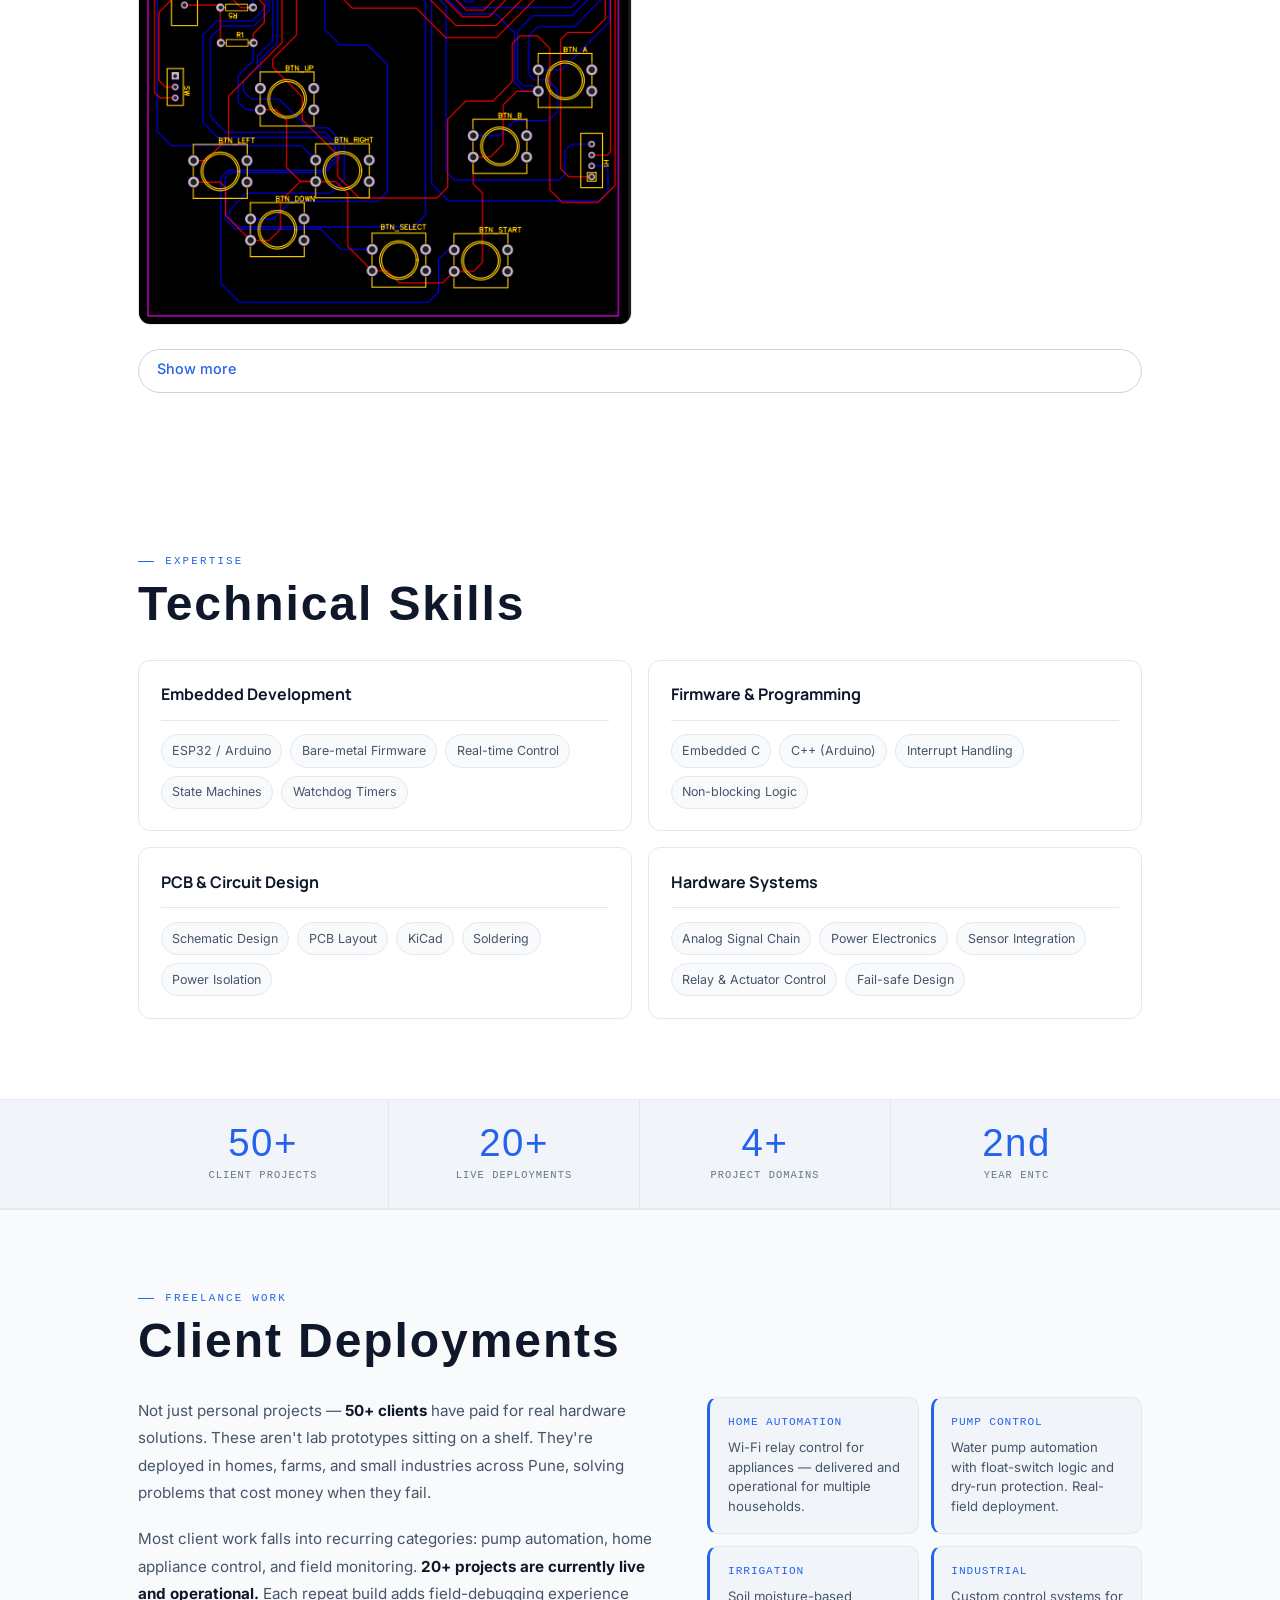
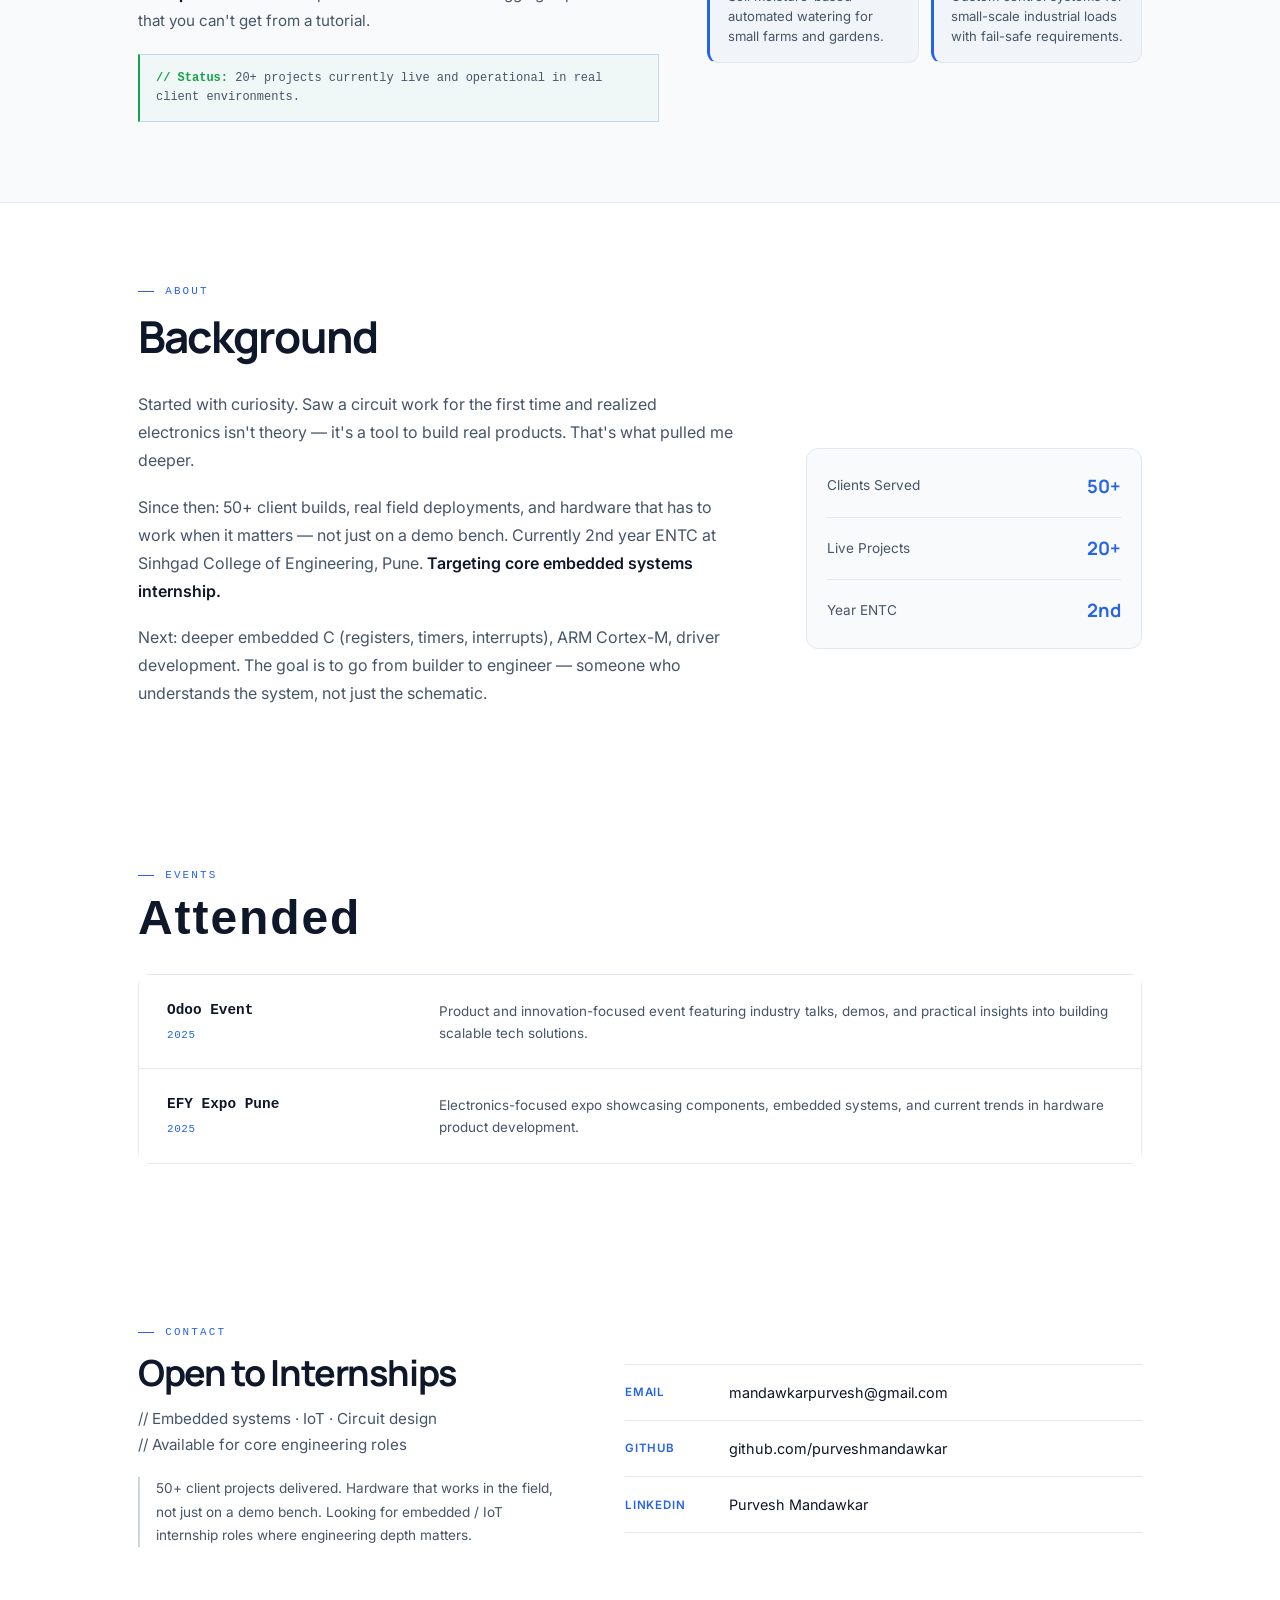
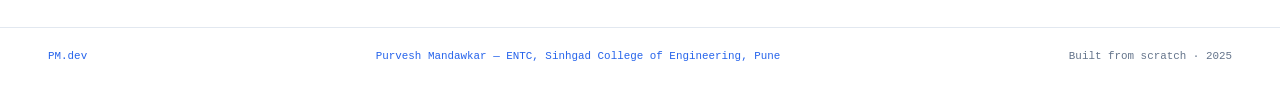
==== commit 1d7cdcf4: "Restore previous homepage and preserve site pages Co-authored-by: Copilot <223556219+Copilot@users.n" ====
--- a/index.html
+++ b/index.html
@@ -3,11 +3,14 @@
 <head>
   <meta charset="UTF-8" />
   <meta name="viewport" content="width=device-width, initial-scale=1.0" />
-  <title>Purvesh Mandawkar — I build and deploy embedded systems.</title>
-  <meta name="description" content="ENTC student at Sinhgad College of Engineering, Pune, building embedded systems and designing PCBs." />
-  <meta property="og:title" content="Purvesh Mandawkar — I build and deploy embedded systems." />
-  <meta property="og:description" content="ENTC student at Sinhgad College of Engineering, Pune, building embedded systems and designing PCBs." />
+  <title>Purvesh Mandawkar — Embedded Systems Builder, ENTC Pune</title>
+  <meta name="description" content="Purvesh Mandawkar — ENTC student building real embedded systems, IoT products, and industrial control hardware. 50+ client projects delivered." />
+  <meta property="og:title" content="Purvesh Mandawkar — Embedded Systems Builder, ENTC Pune" />
+  <meta property="og:description" content="Purvesh Mandawkar — ENTC student building real embedded systems, IoT products, and industrial control hardware. 50+ client projects delivered." />
   <meta property="og:image" content="https://purvesh.dev/images/profile.png" />
+  <meta property="og:url" content="https://purvesh.dev/" />
+  <meta property="og:type" content="website" />
+  <meta name="twitter:card" content="summary" />
   <link rel="canonical" href="https://purvesh.dev/" />
   <meta name="theme-color" content="#ffffff" />
   <link rel="icon" type="image/svg+xml" href="favicon.svg" />
@@ -373,8 +376,6 @@
     .pcb-project:hover { background: var(--bg2); }
 
     .pcb-project:focus-visible {
-      position: relative;
-      z-index: 1;
       outline: 3px solid var(--accent);
       outline-offset: -3px;
     }
@@ -1020,7 +1021,7 @@
       <div class="nav-links">
         <a href="#hero">Home</a>
         <a href="#projects">Projects</a>
-        <a href="#background">Background</a>
+        <a href="#about">About</a>
         <a href="#contact">Contact</a>
       </div>
     </nav>
@@ -1032,9 +1033,9 @@
     <section id="hero">
       <div class="hero-inner">
         <div class="hero-content">
-          <h1>I build and deploy embedded systems.</h1>
+          <h1>I design PCBs and build embedded systems.</h1>
           <p class="hero-desc">
-            ENTC student at Sinhgad College of Engineering, Pune, building embedded systems and designing PCBs.
+            I'm an Electronics and Telecommunication Engineering student exploring PCB design, embedded systems, and practical electronics projects.
           </p>
           <div class="hero-actions">
             <a class="btn btn-primary" href="#projects">Explore my work</a>
@@ -1054,17 +1055,6 @@
         <p class="sec-label projects-eyebrow">PCB DESIGN &amp; HARDWARE</p>
         <h2 class="sec-title">Selected Projects</h2>
         <div class="projects-list">
-          <a class="pcb-project" href="case-study-pump-control.html" aria-label="Pump Control and Dry-Run Protection case study">
-            <img class="pcb-project-image" src="images/clientproject01.jpg" alt="Pump-control prototype with ESP32, relay module, float-switch sensor, and wiring" width="960" height="1280" />
-            <div>
-              <p class="pcb-project-subtitle">Embedded Systems · Pump Control</p>
-              <h3 class="pcb-project-title">Pump Control &amp; Dry-Run Protection</h3>
-              <p class="pcb-project-desc">Uses a float-switch input to help prevent pump dry running.<br />MCU, relay driver, and isolation: [TODO: confirm actual parts].</p>
-              <ul class="pcb-project-tags">
-                <li>Embedded C</li><li>Float Switch</li><li>Relay Control</li>
-              </ul>
-            </div>
-          </a>
           <a class="pcb-project" href="project-gaming-console.html" aria-label="Gaming Console PCB project article">
             <img class="pcb-project-image" src="images/gamingpcbbanner.png" alt="Gaming Console PCB" />
             <div>
@@ -1103,8 +1093,8 @@
             <div>
               <p class="pcb-project-subtitle">Freelance · Student Builds</p>
               <h3 class="pcb-project-title">Freelance Electronics Projects</h3>
-              <p class="pcb-project-highlight">Student &amp; Freelance Builds</p>
-              <p class="pcb-project-desc">Embedded systems and IoT projects; client deployments are described separately.</p>
+              <p class="pcb-project-highlight">15+ Projects</p>
+              <p class="pcb-project-desc">Practical electronics, embedded systems, automation, and IoT projects built for college students.</p>
               <ul class="pcb-project-tags">
                 <li>Freelance</li><li>Arduino</li><li>ESP32</li><li>IoT</li>
               </ul>
@@ -1137,34 +1127,45 @@
         <h2 class="sec-title">Technical Skills</h2>
         <div class="skills-grid">
           <article class="skill-card">
-            <div class="skill-cat">Firmware</div>
+            <div class="skill-cat">Embedded Development</div>
             <ul class="skill-tags">
-              <li>Embedded C</li>
-              <li>Arduino (C/C++)</li>
-              <li>ESP32</li>
-              <li>Arduino (ATmega)</li>
+              <li>ESP32 / Arduino</li>
+              <li>Bare-metal Firmware</li>
+              <li>Real-time Control</li>
+              <li>State Machines</li>
+              <li>Watchdog Timers</li>
             </ul>
           </article>
           <article class="skill-card">
-            <div class="skill-cat">PCB &amp; Hardware</div>
+            <div class="skill-cat">Firmware &amp; Programming</div>
             <ul class="skill-tags">
-              <li>PCB design (EasyEDA)</li>
-              <li>Schematics</li>
-              <li>Soldering</li>
-              <li>Hardware assembly &amp; debugging</li>
+              <li>Embedded C</li>
+              <li>C++ (Arduino)</li>
+              <li>Interrupt Handling</li>
+              <li>Non-blocking Logic</li>
             </ul>
           </article>
           <article class="skill-card">
-            <div class="skill-cat">Systems &amp; Control</div>
+            <div class="skill-cat">PCB &amp; Circuit Design</div>
             <ul class="skill-tags">
-              <li>GPIO, UART &amp; sensor interfacing</li>
-              <li>Wi-Fi IoT, Blynk &amp; remote monitoring/control</li>
-              <li>Relay control, GSM SMS alerts &amp; OLED displays</li>
-              <li>Home, pump &amp; irrigation automation</li>
+              <li>Schematic Design</li>
+              <li>PCB Layout</li>
+              <li>KiCad</li>
+              <li>Soldering</li>
+              <li>Power Isolation</li>
+            </ul>
+          </article>
+          <article class="skill-card">
+            <div class="skill-cat">Hardware Systems</div>
+            <ul class="skill-tags">
+              <li>Analog Signal Chain</li>
+              <li>Power Electronics</li>
+              <li>Sensor Integration</li>
+              <li>Relay &amp; Actuator Control</li>
+              <li>Fail-safe Design</li>
             </ul>
           </article>
         </div>
-        <p class="lab-sub"><strong>Currently learning:</strong> Generative AI and developing higher-level PCB design projects.</p>
       </div>
     </section>
 
@@ -1172,54 +1173,128 @@
     <div class="stats-bar">
       <div class="stats-inner">
         <div class="stat-item">
-          <div class="stat-num">15</div>
-          <div class="stat-lbl">Paid Client Projects</div>
+          <div class="stat-num">50+</div>
+          <div class="stat-lbl">Client Projects</div>
         </div>
         <div class="stat-item">
-          <div class="stat-num">20</div>
+          <div class="stat-num">20+</div>
           <div class="stat-lbl">Live Deployments</div>
         </div>
         <div class="stat-item">
-          <div class="stat-num">20</div>
-          <div class="stat-lbl">Student/Freelance Builds</div>
+          <div class="stat-num">4+</div>
+          <div class="stat-lbl">Project Domains</div>
         </div>
         <div class="stat-item">
-          <div class="stat-num">3rd</div>
+          <div class="stat-num">2nd</div>
           <div class="stat-lbl">Year ENTC</div>
         </div>
       </div>
     </div>
 
-    <!-- ── BACKGROUND & FIELD WORK ── -->
-    <section id="background">
-      <div class="wrap" id="about">
-        <p class="sec-label">Background &amp; Field Work</p>
-        <h2 class="sec-title">Background &amp; Field Work</h2>
+    <!-- ── FREELANCE ── -->
+    <section id="freelance">
+      <div class="wrap">
+        <p class="sec-label">Freelance Work</p>
+        <h2 class="sec-title">Client Deployments</h2>
         <div class="freelance-inner">
-          <div class="freelance-text" id="freelance">
+          <div class="freelance-text">
             <p>
-              I'm a third-year ENTC student at Sinhgad College of Engineering, Pune, focused on a core embedded systems or IoT internship. My work spans embedded firmware, PCB design, IoT, and home, pump, irrigation, and industrial automation. Attended EFY Expo Pune.
+              Not just personal projects — <strong>50+ clients</strong> have paid for real hardware solutions.
+              These aren't lab prototypes sitting on a shelf. They're deployed in homes, farms, and small industries
+              across Pune, solving problems that cost money when they fail.
             </p>
+            <p>
+              Most client work falls into recurring categories: pump automation, home appliance control,
+              and field monitoring. <strong>20+ projects are currently live and operational.</strong>
+              Each repeat build adds field-debugging experience that you can't get from a tutorial.
+            </p>
+            <div class="freelance-note">
+              <strong>// Status:</strong> 20+ projects currently live and operational in real client environments.
+            </div>
           </div>
           <div class="client-grid">
             <div class="client-card">
               <div class="client-type">Home Automation</div>
-              <div class="client-desc">Wi-Fi IoT and relay control for home systems.</div>
+              <div class="client-desc">Wi-Fi relay control for appliances — delivered and operational for multiple households.</div>
             </div>
             <div class="client-card">
               <div class="client-type">Pump Control</div>
-              <div class="client-desc">Pump automation with remote monitoring and control.</div>
+              <div class="client-desc">Water pump automation with float-switch logic and dry-run protection. Real-field deployment.</div>
             </div>
             <div class="client-card">
               <div class="client-type">Irrigation</div>
-              <div class="client-desc">Automation projects for irrigation systems.</div>
+              <div class="client-desc">Soil moisture-based automated watering for small farms and gardens.</div>
             </div>
             <div class="client-card">
               <div class="client-type">Industrial</div>
-              <div class="client-desc">Industrial automation and control.</div>
+              <div class="client-desc">Custom control systems for small-scale industrial loads with fail-safe requirements.</div>
             </div>
           </div>
         </div>
+      </div>
+    </section>
+
+    <!-- ── ABOUT ── -->
+    <section id="about">
+      <div class="wrap">
+        <p class="sec-label">About</p>
+        <h2 class="sec-title">Background</h2>
+        <div class="about-layout">
+          <div class="about-text">
+            <p>
+              Started with curiosity. Saw a circuit work for the first time and realized electronics
+              isn't theory — it's a tool to build real products. That's what pulled me deeper.
+            </p>
+            <p>
+              Since then: 50+ client builds, real field deployments, and hardware that has to work
+              when it matters — not just on a demo bench. Currently 2nd year ENTC at Sinhgad College of
+              Engineering, Pune. <strong>Targeting core embedded systems internship.</strong>
+            </p>
+            <p>
+              Next: deeper embedded C (registers, timers, interrupts), ARM Cortex-M, driver development.
+              The goal is to go from builder to engineer — someone who understands the system,
+              not just the schematic.
+            </p>
+          </div>
+          <div class="about-stats">
+            <div class="astat">
+              <div class="astat-num">50+</div>
+              <div class="astat-lbl">Clients Served</div>
+            </div>
+            <div class="astat">
+              <div class="astat-num">20+</div>
+              <div class="astat-lbl">Live Projects</div>
+            </div>
+            <div class="astat">
+              <div class="astat-num">2nd</div>
+              <div class="astat-lbl">Year ENTC</div>
+            </div>
+          </div>
+        </div>
+      </div>
+    </section>
+
+    <!-- ── EVENTS ── -->
+    <section id="events">
+      <div class="wrap">
+        <p class="sec-label">Events</p>
+        <h2 class="sec-title">Attended</h2>
+        <ul class="events-list">
+          <li class="event-card">
+            <div class="event-head">
+              <div class="event-name">Odoo Event</div>
+              <div class="event-year">2025</div>
+            </div>
+            <p class="event-desc">Product and innovation-focused event featuring industry talks, demos, and practical insights into building scalable tech solutions.</p>
+          </li>
+          <li class="event-card">
+            <div class="event-head">
+              <div class="event-name">EFY Expo Pune</div>
+              <div class="event-year">2025</div>
+            </div>
+            <p class="event-desc">Electronics-focused expo showcasing components, embedded systems, and current trends in hardware product development.</p>
+          </li>
+        </ul>
       </div>
     </section>
 
@@ -1235,7 +1310,8 @@
               // Available for core engineering roles
             </p>
             <div class="contact-note">
-              Looking for a core embedded systems or IoT internship.
+              50+ client projects delivered. Hardware that works in the field, not just on a demo bench.
+              Looking for embedded / IoT internship roles where engineering depth matters.
             </div>
           </div>
           <div class="contact-list">
@@ -1245,11 +1321,11 @@
             </div>
             <div class="contact-row">
               <span class="contact-label">GitHub</span>
-              <a class="contact-link" href="https://github.com/purveshmandawkar" target="_blank" rel="noopener noreferrer">github.com/purveshmandawkar</a>
+              <a class="contact-link" href="https://github.com/purveshmandawkar" target="_blank">github.com/purveshmandawkar</a>
             </div>
             <div class="contact-row">
               <span class="contact-label">LinkedIn</span>
-              <a class="contact-link" href="https://www.linkedin.com/in/purvesh-mandawkar-790a9a1aa/" target="_blank" rel="noopener noreferrer">Purvesh Mandawkar</a>
+              <a class="contact-link" href="https://www.linkedin.com/in/purvesh-mandawkar-790a9a1aa/" target="_blank">Purvesh Mandawkar</a>
             </div>
           </div>
         </div>
@@ -1261,7 +1337,7 @@
   <footer>
     <span>PM.dev</span>
     <span>Purvesh Mandawkar — ENTC, Sinhgad College of Engineering, Pune</span>
-    <span style="color:var(--muted)">Built from scratch · 2026</span>
+    <span style="color:var(--muted)">Built from scratch · 2025</span>
   </footer>
 
 </body>
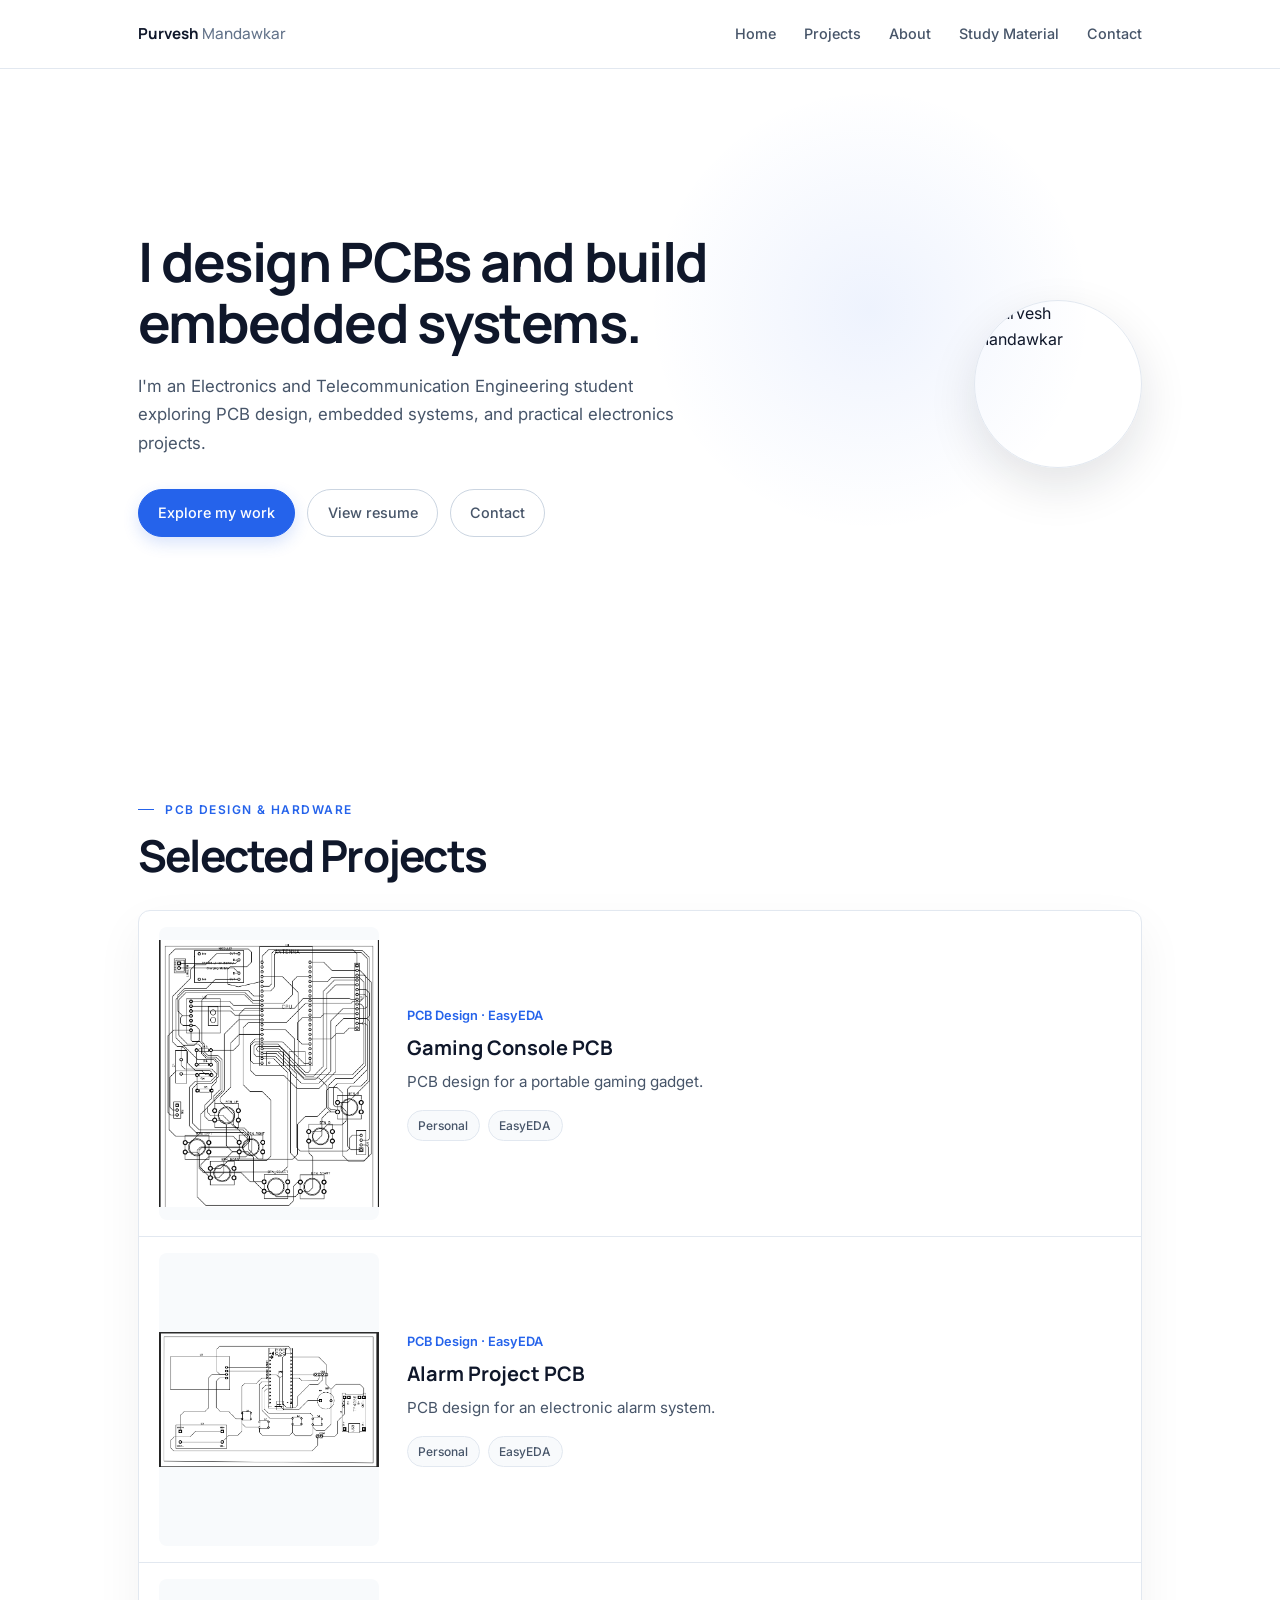
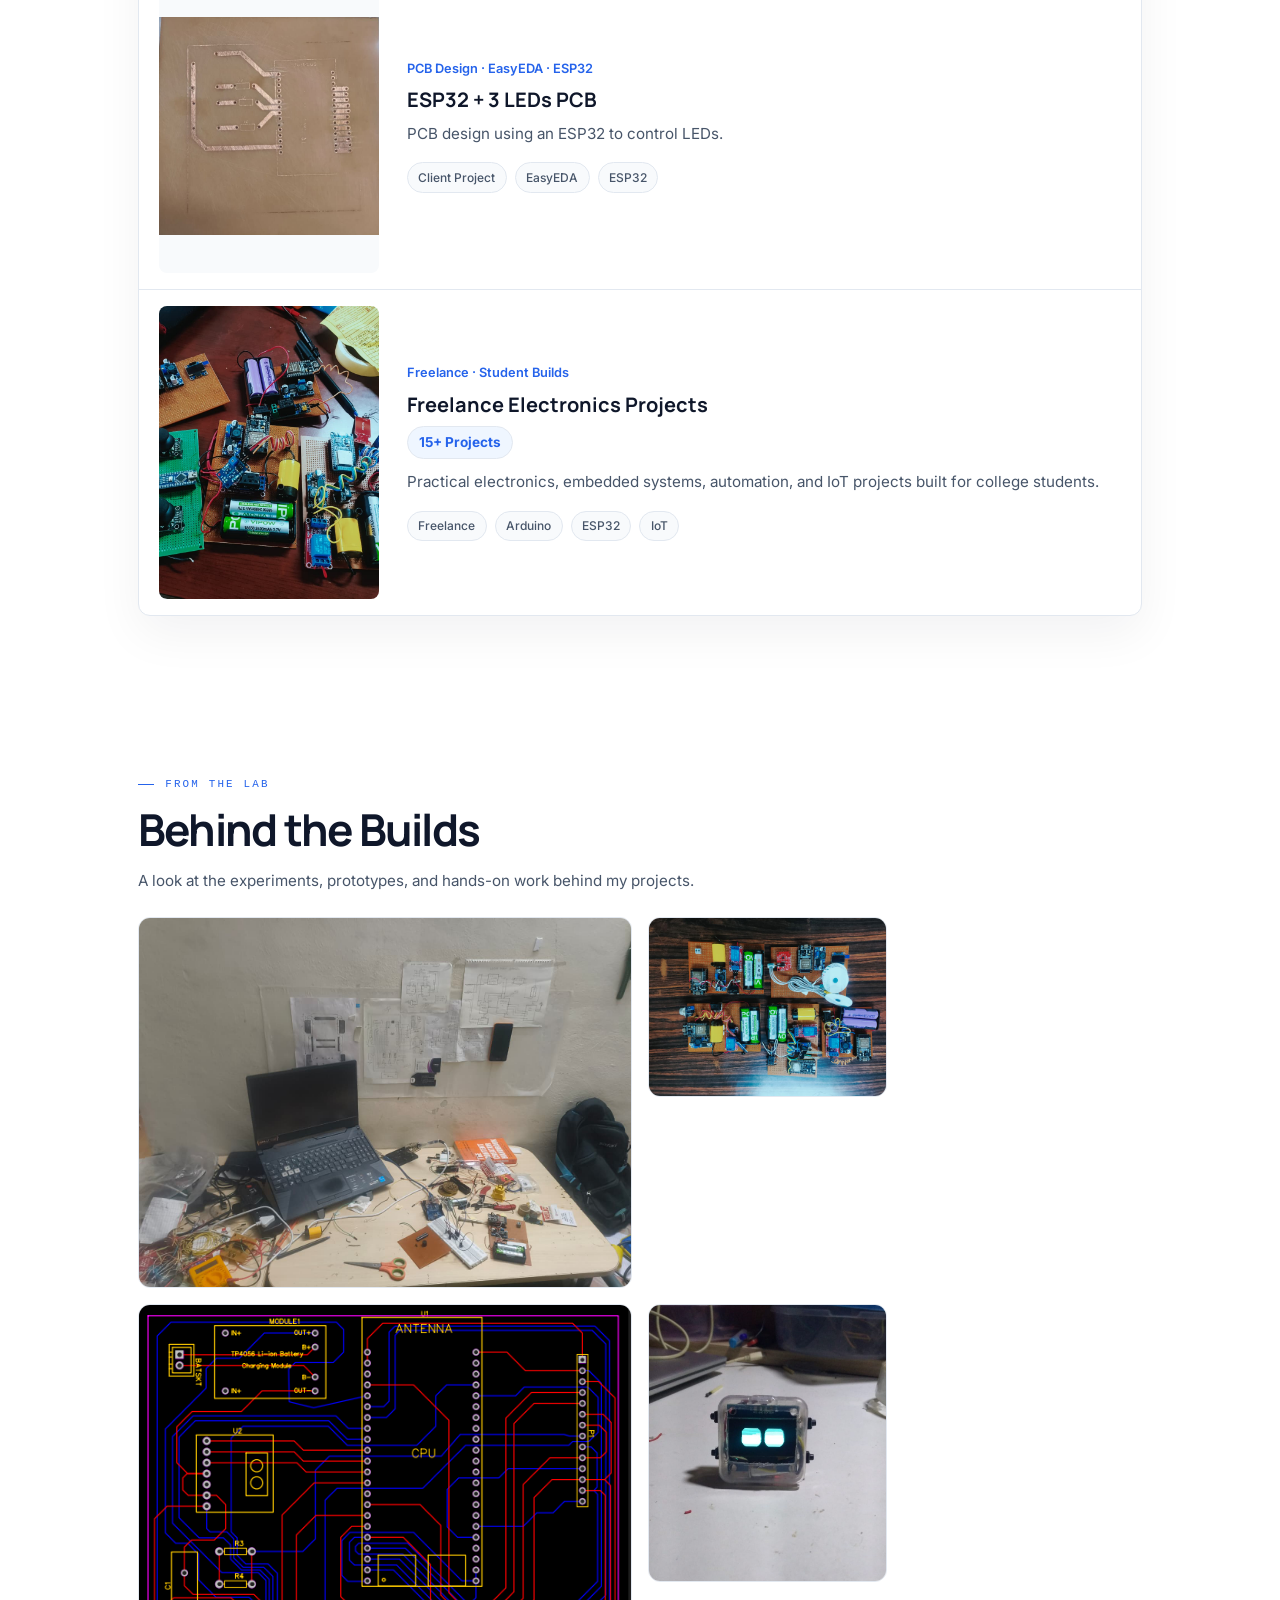
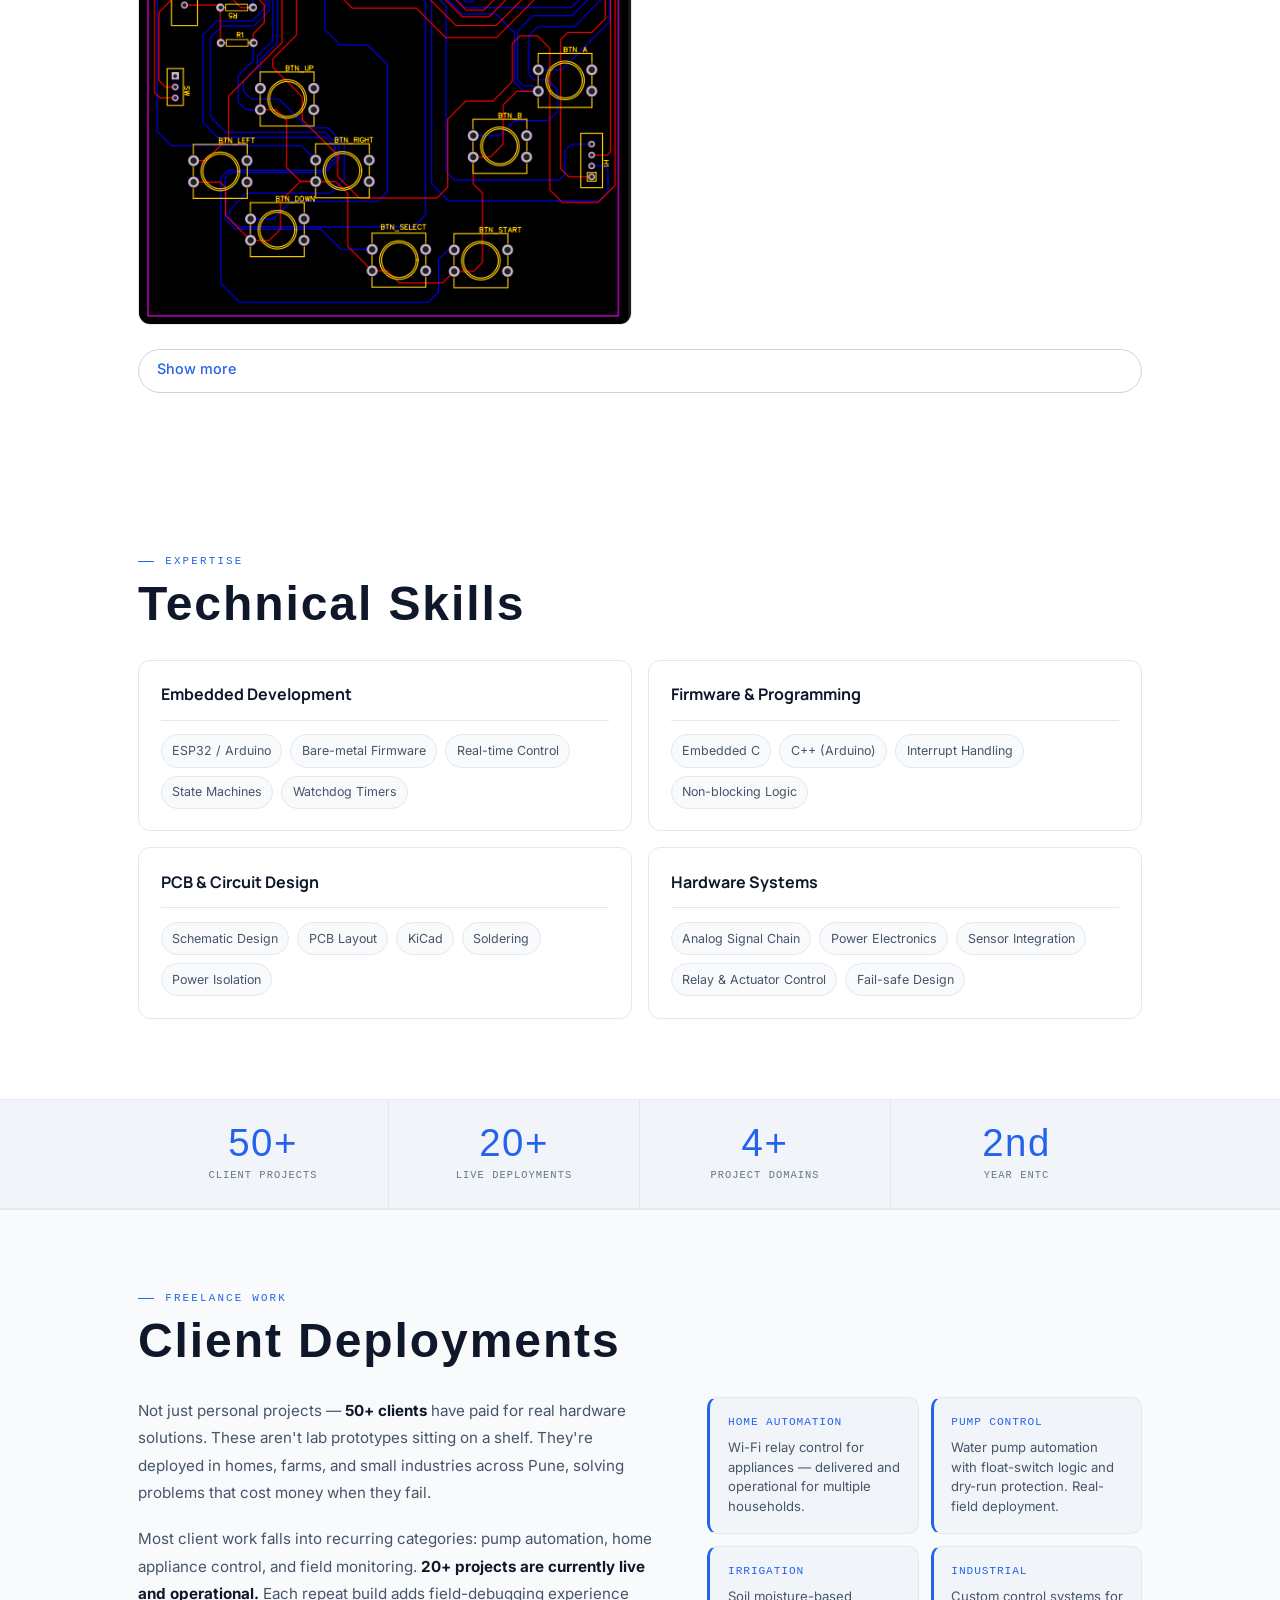
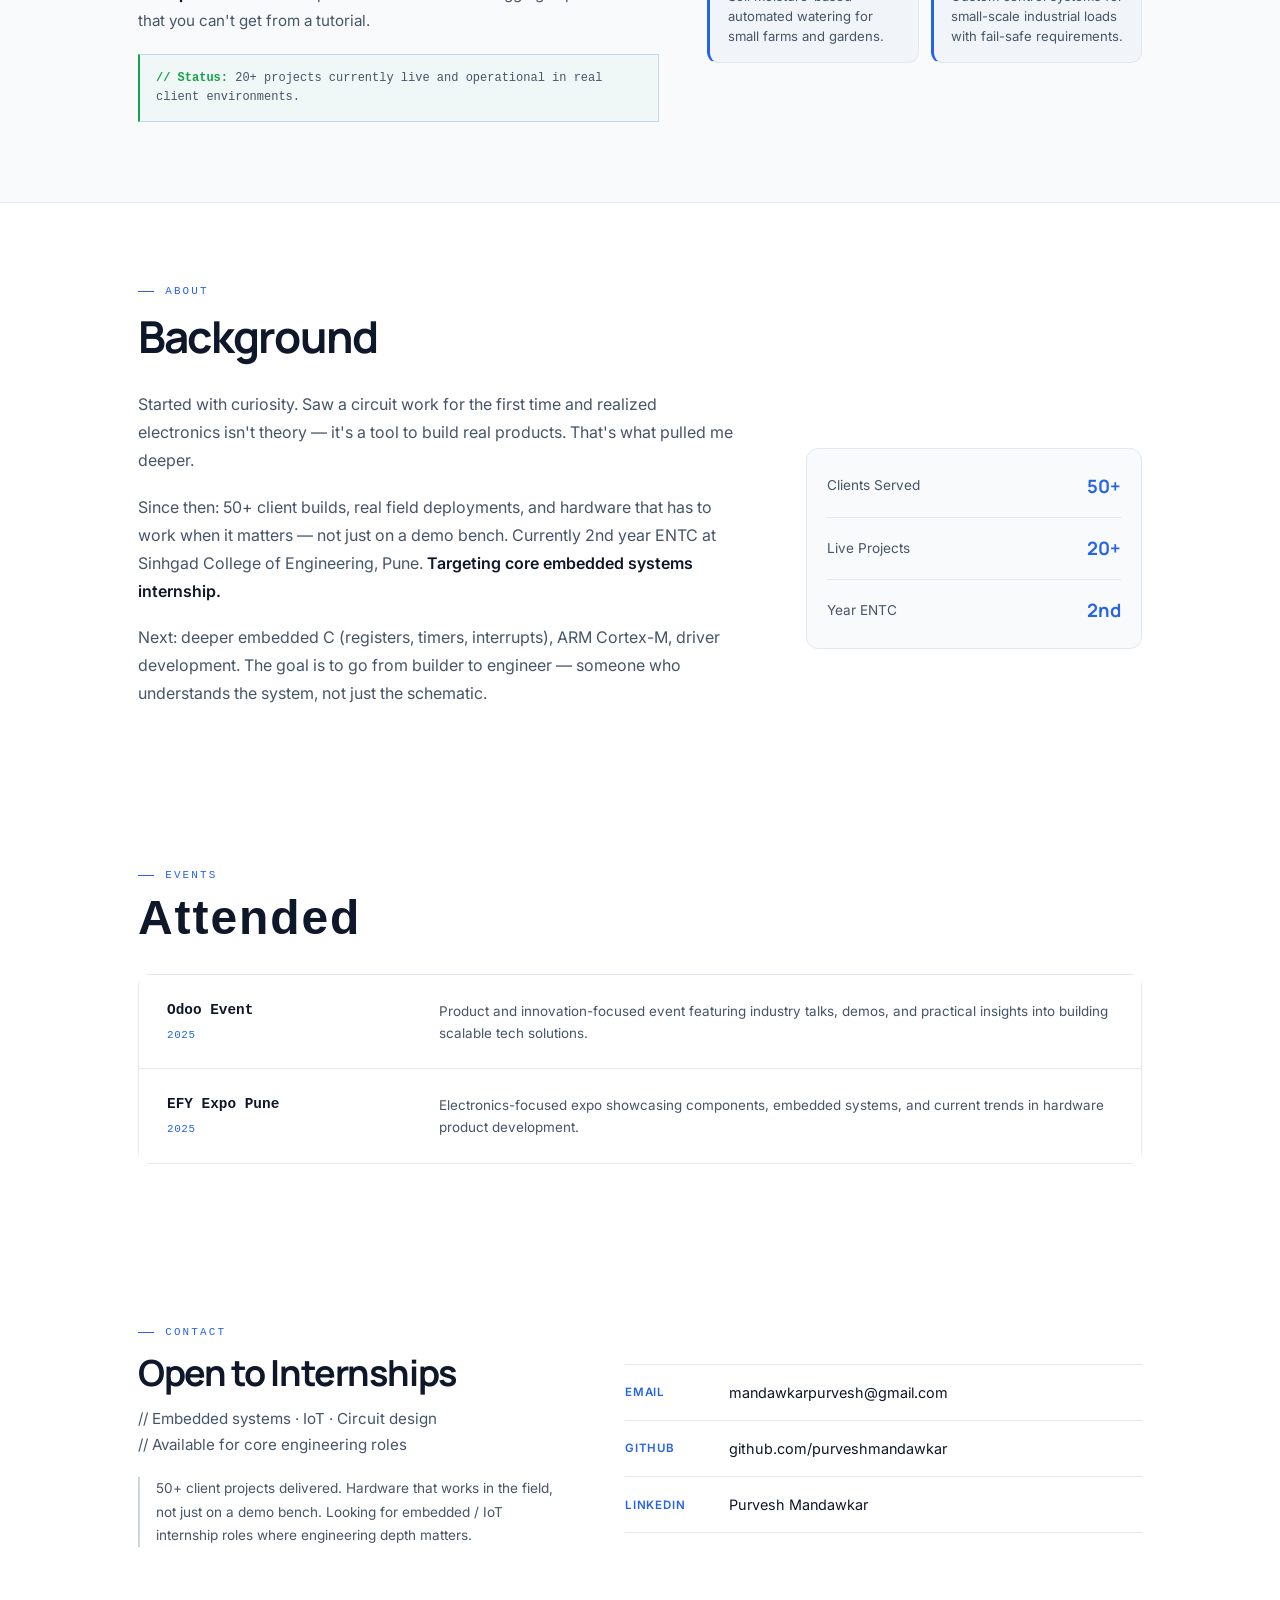
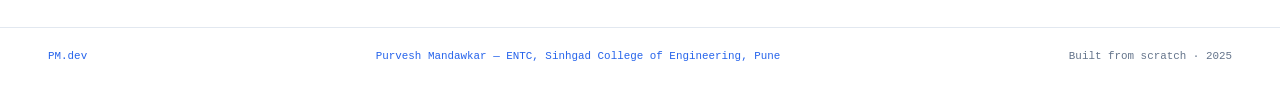
==== commit da440cb0: "Add semester 5 study material section" ====
--- a/index.html
+++ b/index.html
@@ -1022,6 +1022,7 @@
         <a href="#hero">Home</a>
         <a href="#projects">Projects</a>
         <a href="#about">About</a>
+        <a href="study-material.html">Study Material</a>
         <a href="#contact">Contact</a>
       </div>
     </nav>
